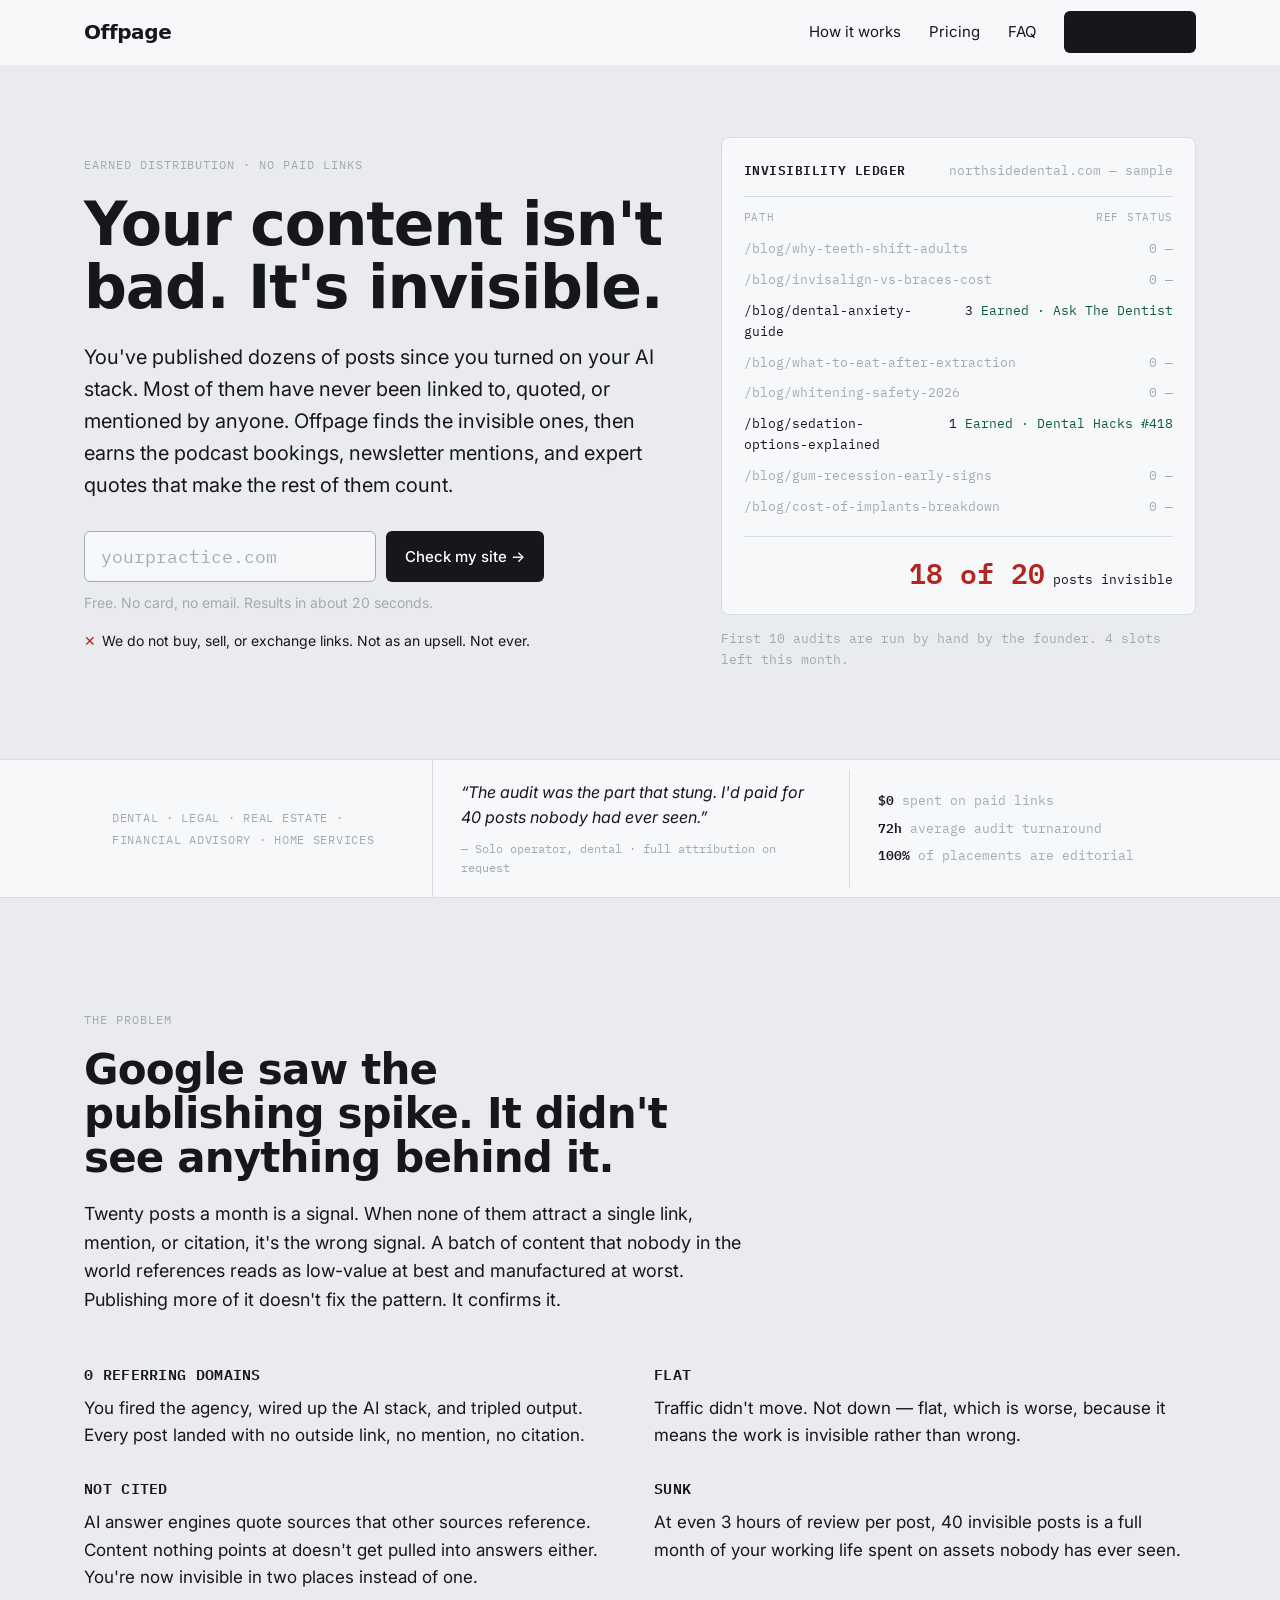
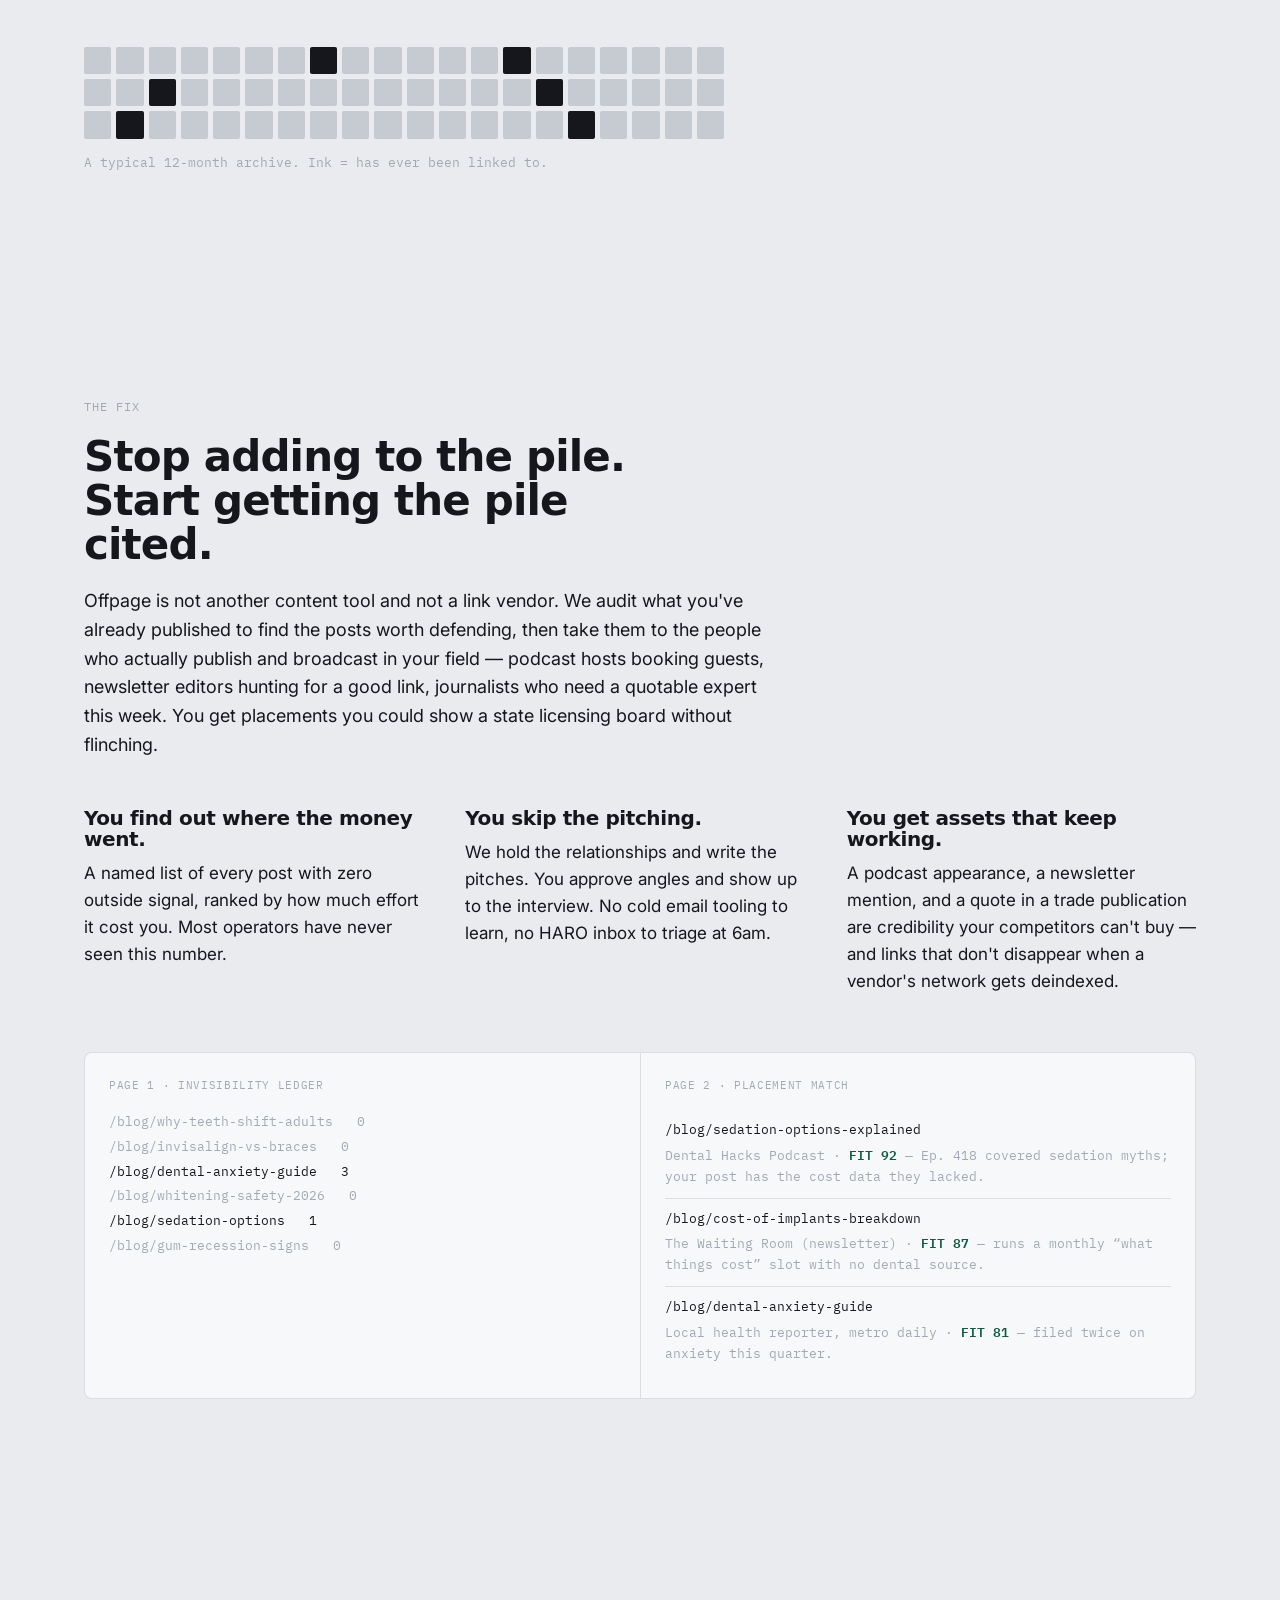
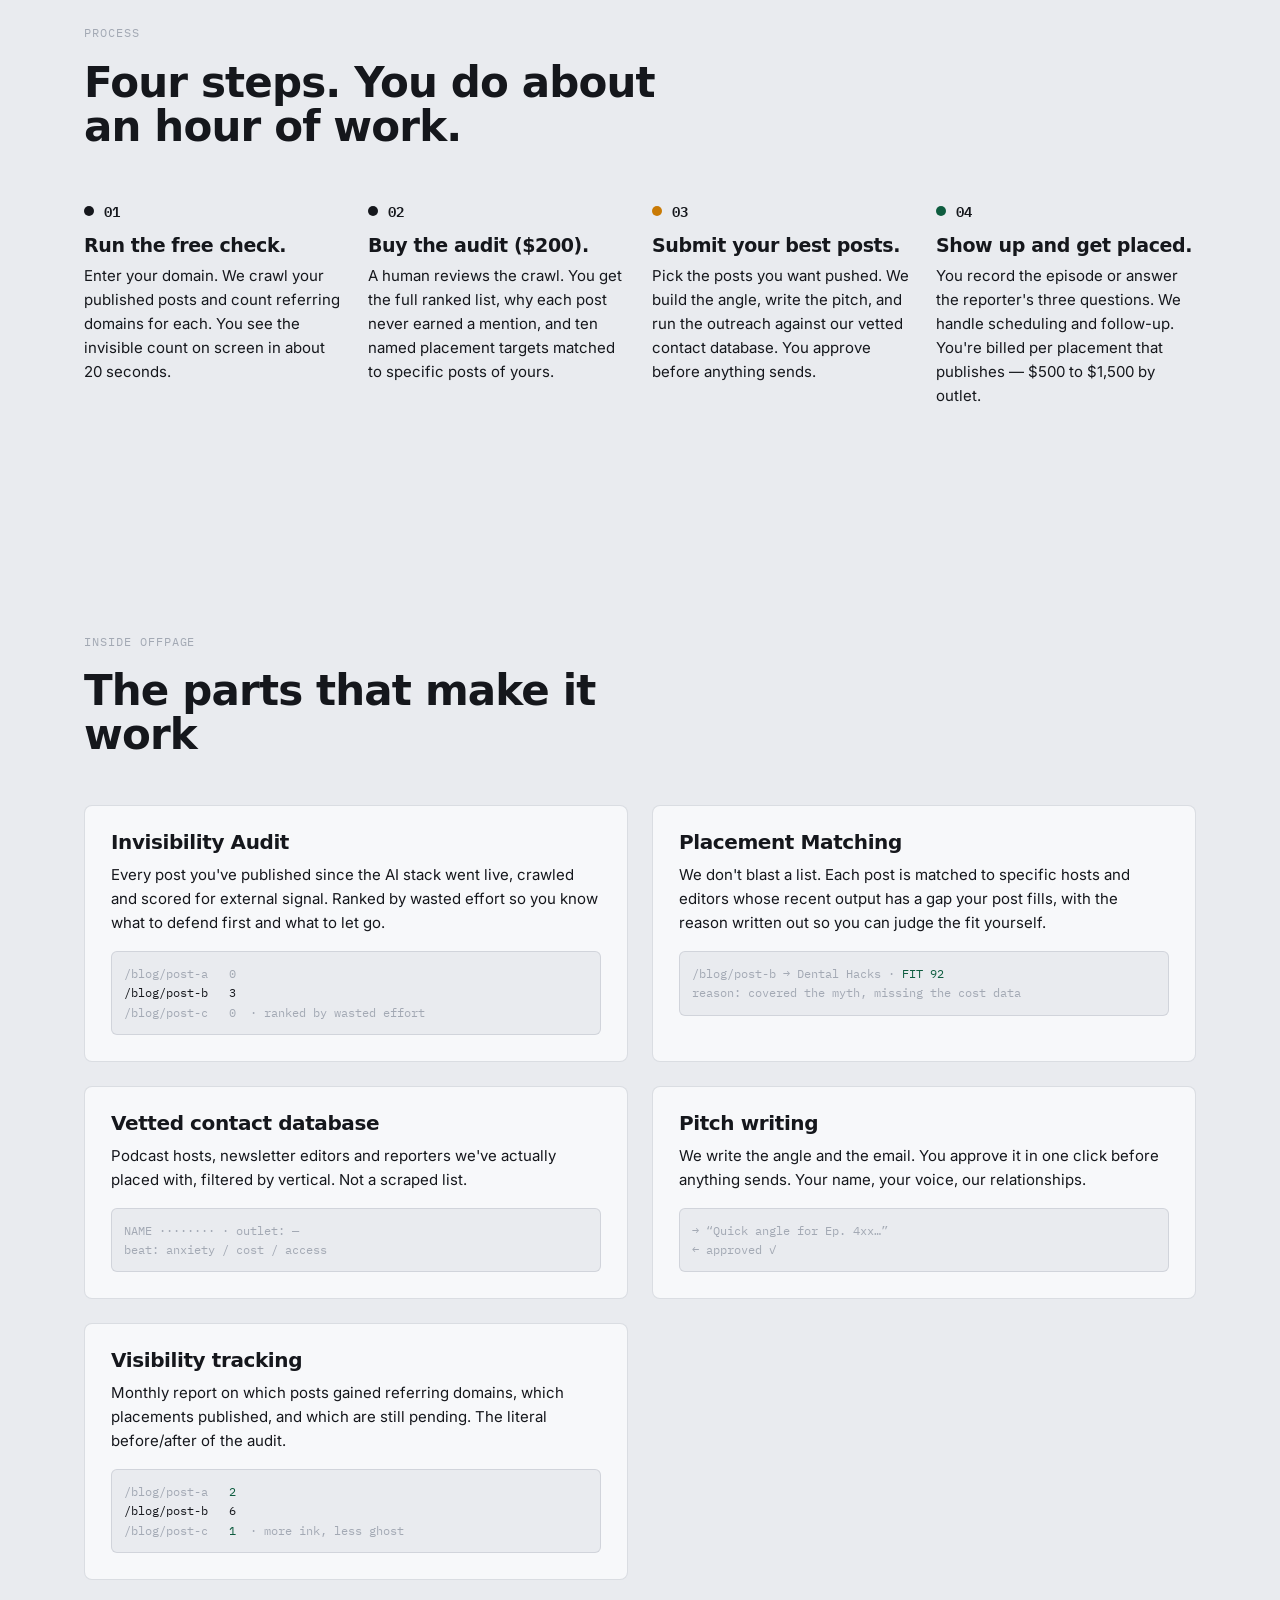
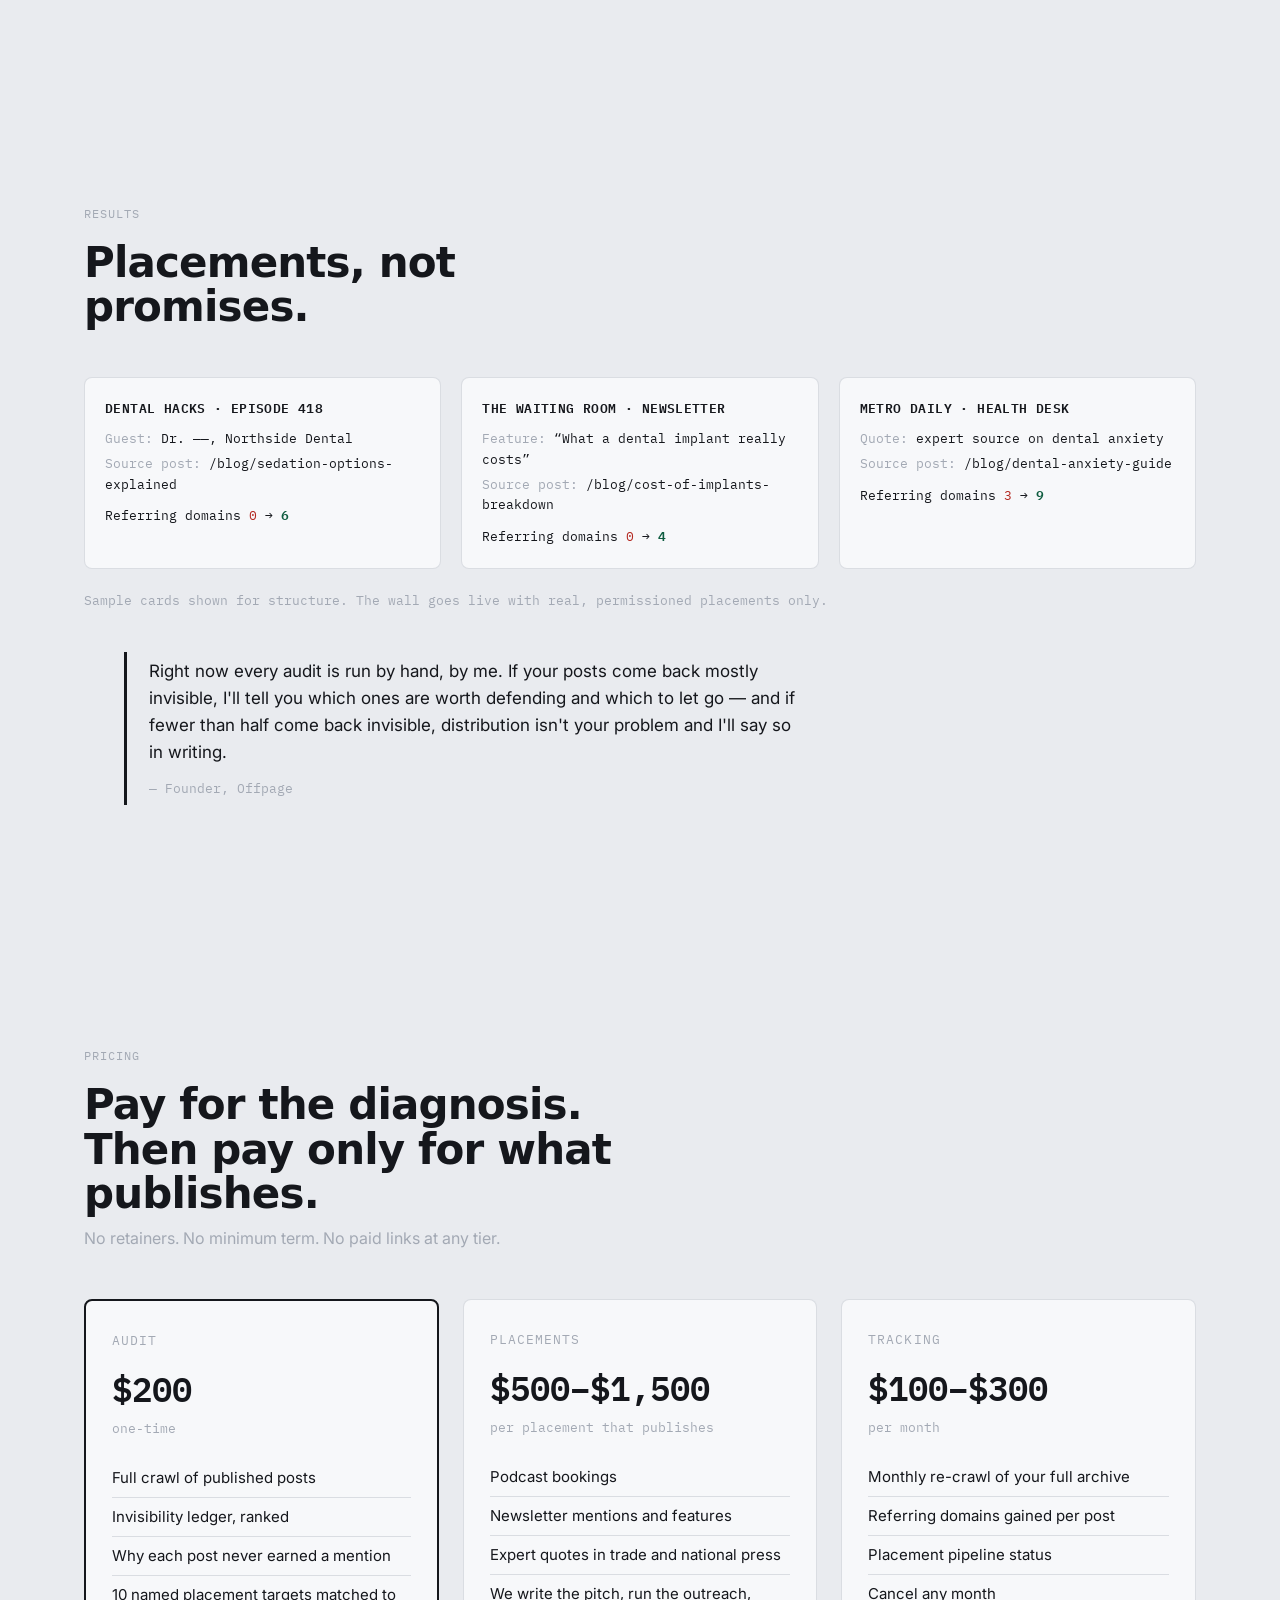
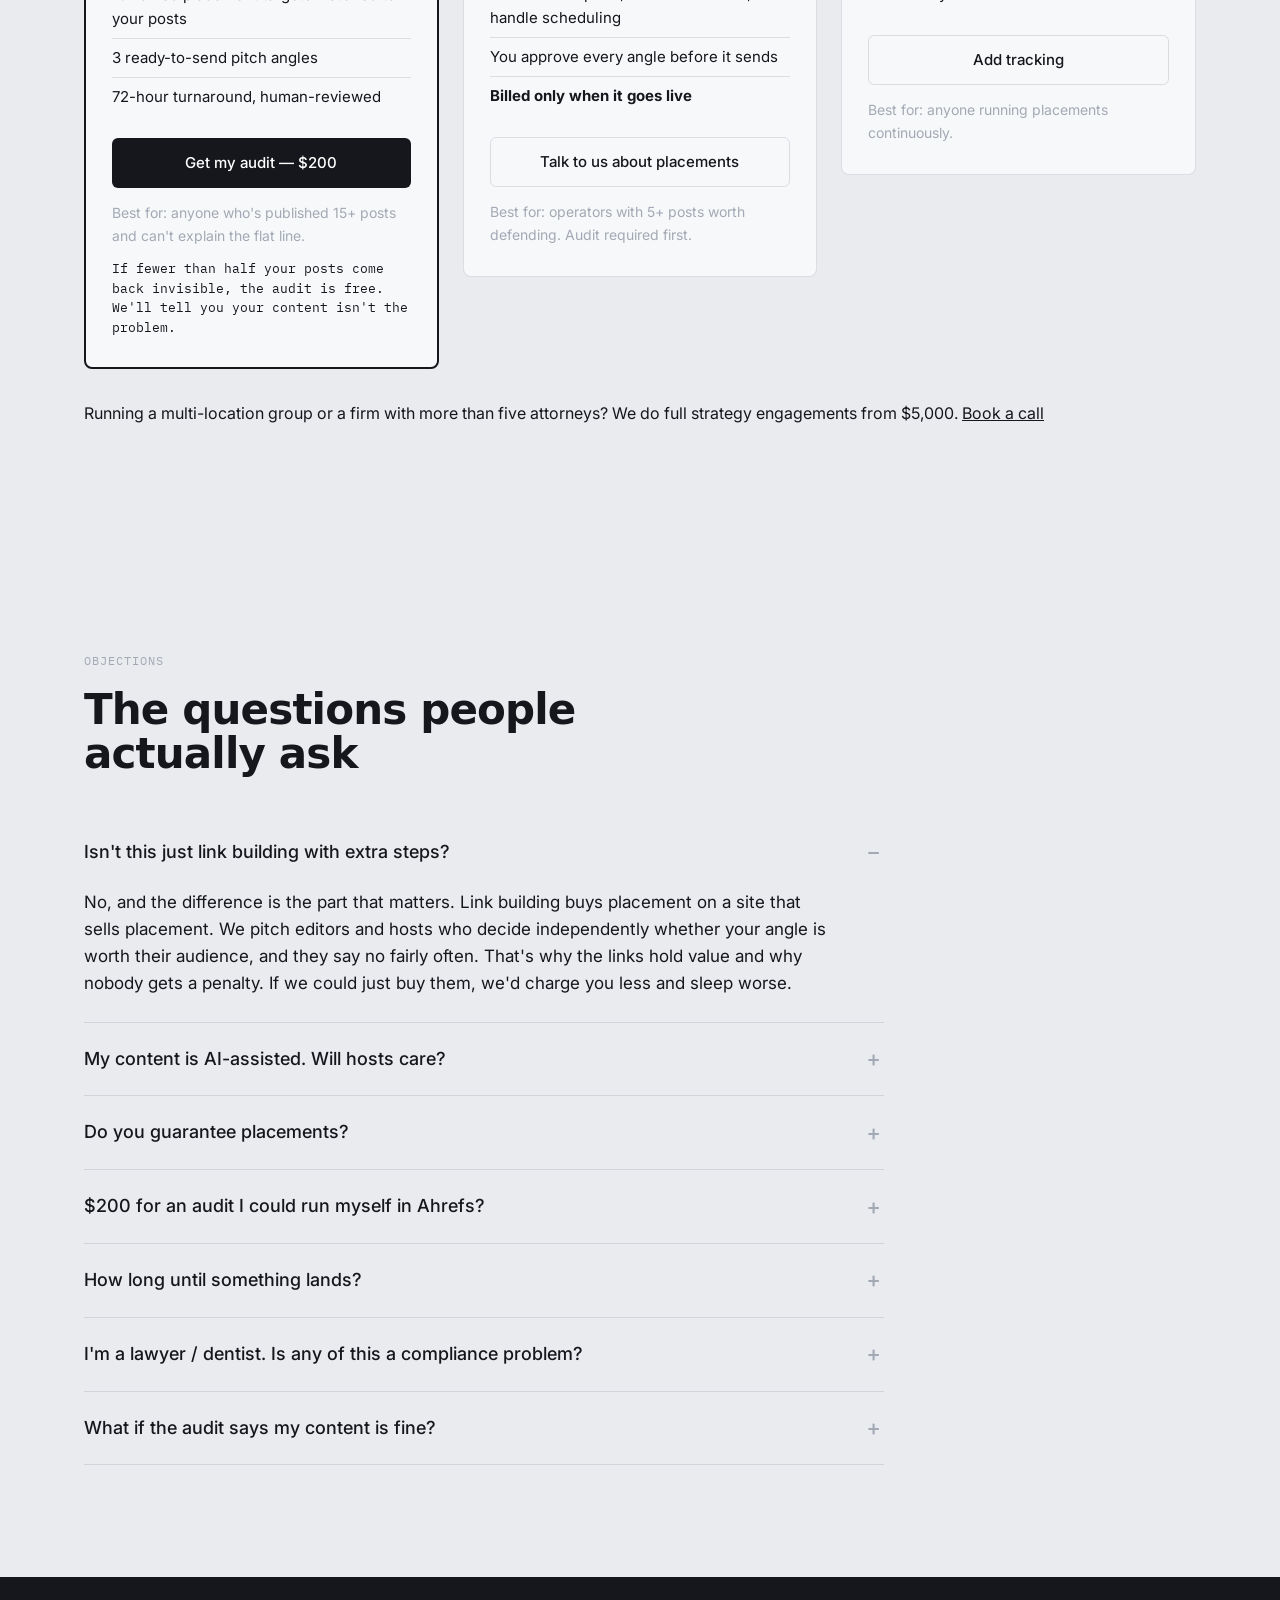
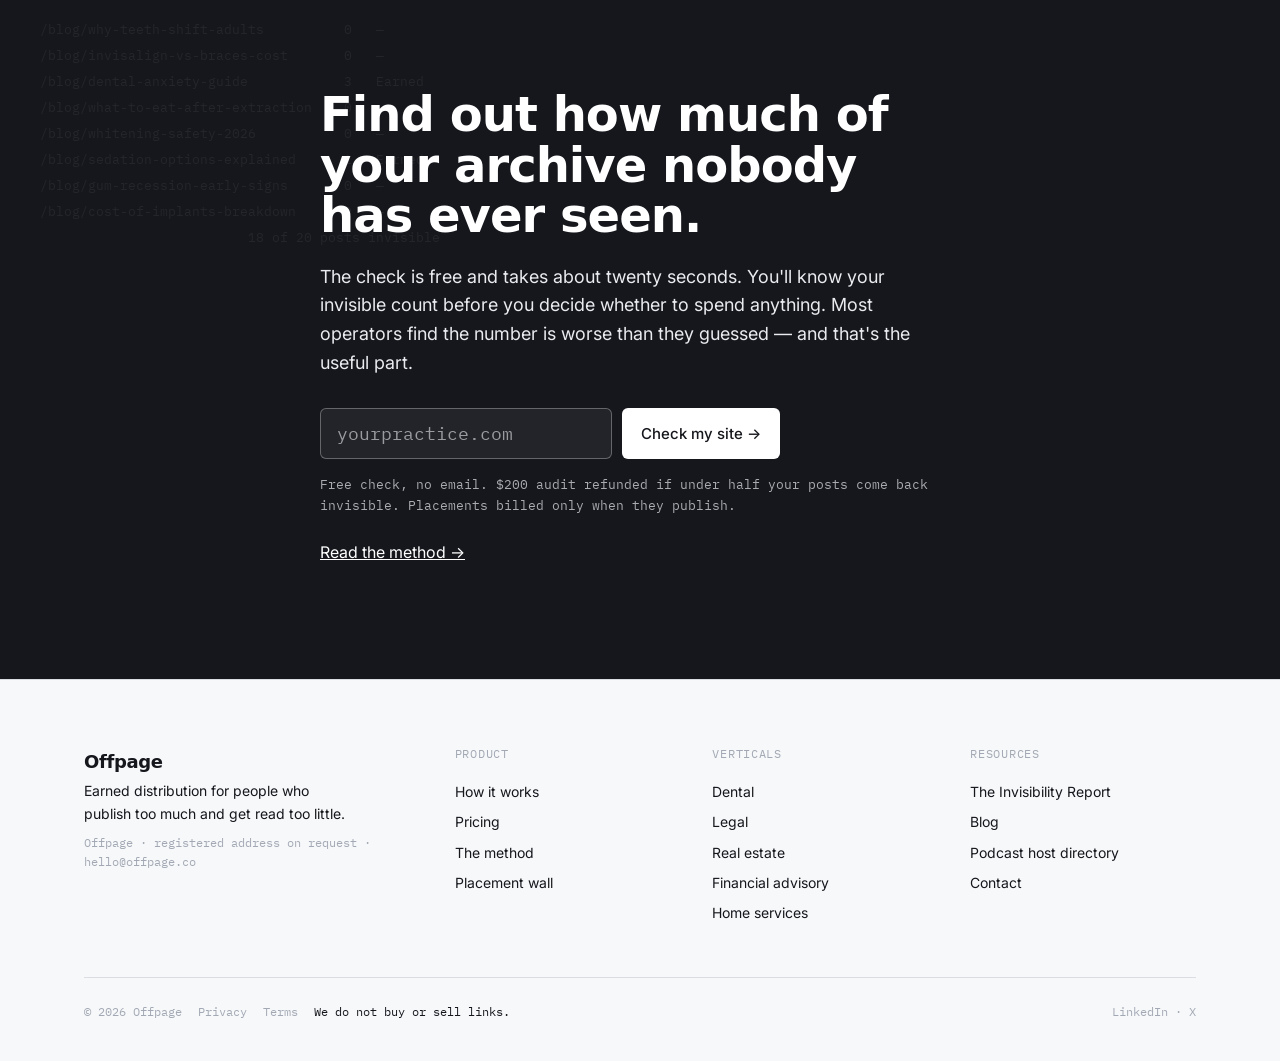
==== index.html @ e6af0399 "OFFPAGE landing page: hero ledger, funnel, method page Static landing page implementing the 'Ledger'" ====
<!doctype html>
<html lang="en">
<head>
  <meta charset="utf-8" />
  <meta name="viewport" content="width=device-width, initial-scale=1" />
  <title>Offpage — earned distribution for people who publish too much and get read too little</title>
  <meta name="description" content="Most of your published posts have never been linked to, quoted, or mentioned. Offpage finds the invisible ones and earns the podcast bookings, newsletter mentions and expert quotes that make them count. Digital PR without paid links." />

  <link rel="preconnect" href="https://fonts.googleapis.com" />
  <link rel="preconnect" href="https://fonts.gstatic.com" crossorigin />
  <!-- NOTE: self-host these as woff2 subsets before launch (blueprint §5). -->
  <link href="https://fonts.googleapis.com/css2?family=Archivo+Expanded:wght@700&family=Inter:wght@400;500&family=IBM+Plex+Mono:wght@400;600&display=swap" rel="stylesheet" />
  <link rel="stylesheet" href="styles.css" />
</head>
<body>

  <!-- ================= NAV ================= -->
  <nav class="nav" id="nav">
    <div class="container nav__inner">
      <a href="/" class="wordmark">Offpage</a>
      <div class="nav__links">
        <a href="#how">How it works</a>
        <a href="#pricing">Pricing</a>
        <a href="#faq">FAQ</a>
        <a href="#hero" class="btn btn--sm">Check my site</a>
      </div>
    </div>
  </nav>

  <!-- ================= HERO ================= -->
  <header class="hero" id="hero">
    <div class="container hero__grid">
      <div class="hero__copy">
        <div class="hero__head">
          <div class="eyebrow">Earned distribution · No paid links</div>
          <h1>Your content isn't bad. It's invisible.</h1>
          <p class="hero__sub">
            You've published dozens of posts since you turned on your AI stack. Most of them have
            never been linked to, quoted, or mentioned by anyone. Offpage finds the invisible ones,
            then earns the podcast bookings, newsletter mentions, and expert quotes that make the
            rest of them count.
          </p>
        </div>

        <div class="hero__cta">
          <form class="check" id="check-form" novalidate>
            <input class="check__input" id="check-input" type="text" inputmode="url"
                   placeholder="yourpractice.com" aria-label="Your domain" autocomplete="off" />
            <button class="btn" type="submit">Check my site →</button>
          </form>
          <p class="microcopy">Free. No card, no email. Results in about 20 seconds.</p>
          <p class="result-note" id="check-result" hidden></p>
          <p class="trust-line">
            <span class="x mono">✕</span>We do not buy, sell, or exchange links. Not as an upsell. Not ever.
          </p>
        </div>
      </div>

      <!-- THE LEDGER (signature element) -->
      <div class="hero__ledger">
        <div class="ledger" id="ledger">
          <div class="ledger__head">
            <span class="ledger__title">INVISIBILITY LEDGER</span>
            <span class="ledger__domain" id="ledger-domain">northsidedental.com — sample</span>
          </div>
          <div class="ledger__colhead">
            <span>PATH</span><span style="text-align:right">REF</span><span style="text-align:right">STATUS</span>
          </div>
          <div class="ledger__rows" id="ledger-rows">
            <div class="ledger__row ledger__row--invisible"><span>/blog/why-teeth-shift-adults</span><span class="count">0</span><span class="status">—</span></div>
            <div class="ledger__row ledger__row--invisible"><span>/blog/invisalign-vs-braces-cost</span><span class="count">0</span><span class="status">—</span></div>
            <div class="ledger__row ledger__row--earned"><span>/blog/dental-anxiety-guide</span><span class="count">3</span><span class="status">Earned · Ask The Dentist</span></div>
            <div class="ledger__row ledger__row--invisible"><span>/blog/what-to-eat-after-extraction</span><span class="count">0</span><span class="status">—</span></div>
            <div class="ledger__row ledger__row--invisible"><span>/blog/whitening-safety-2026</span><span class="count">0</span><span class="status">—</span></div>
            <div class="ledger__row ledger__row--earned"><span>/blog/sedation-options-explained</span><span class="count">1</span><span class="status">Earned · Dental Hacks #418</span></div>
            <div class="ledger__row ledger__row--invisible"><span>/blog/gum-recession-early-signs</span><span class="count">0</span><span class="status">—</span></div>
            <div class="ledger__row ledger__row--invisible"><span>/blog/cost-of-implants-breakdown</span><span class="count">0</span><span class="status">—</span></div>
          </div>
          <div class="ledger__summary">
            <span class="figure" id="ledger-figure">18 of 20</span> posts invisible
          </div>
        </div>
        <p class="ledger__note" id="ledger-social">
          First 10 audits are run by hand by the founder. 4 slots left this month.
        </p>
      </div>
    </div>
  </header>

  <!-- ================= TRUST STRIP ================= -->
  <section class="strip">
    <div class="container strip__grid">
      <div class="strip__cell strip__verticals">
        Dental · Legal · Real estate · Financial advisory · Home services
      </div>
      <div class="strip__cell strip__quote">
        “The audit was the part that stung. I'd paid for 40 posts nobody had ever seen.”
        <span class="strip__attr">— Solo operator, dental · full attribution on request</span>
      </div>
      <div class="strip__cell strip__stats">
        <span><b>$0</b> spent on paid links</span>
        <span><b>72h</b> average audit turnaround</span>
        <span><b>100%</b> of placements are editorial</span>
      </div>
    </div>
  </section>

  <!-- ================= PROBLEM ================= -->
  <section class="section" id="problem">
    <div class="container">
      <div class="eyebrow">The problem</div>
      <h2>Google saw the publishing spike. It didn't see anything behind it.</h2>
      <p class="lede">
        Twenty posts a month is a signal. When none of them attract a single link, mention, or
        citation, it's the wrong signal. A batch of content that nobody in the world references reads
        as low-value at best and manufactured at worst. Publishing more of it doesn't fix the
        pattern. It confirms it.
      </p>

      <div class="pains">
        <div class="pain">
          <div class="pain__label mono">0 REFERRING DOMAINS</div>
          <p>You fired the agency, wired up the AI stack, and tripled output. Every post landed with no outside link, no mention, no citation.</p>
        </div>
        <div class="pain">
          <div class="pain__label mono">FLAT</div>
          <p>Traffic didn't move. Not down — flat, which is worse, because it means the work is invisible rather than wrong.</p>
        </div>
        <div class="pain">
          <div class="pain__label mono">NOT CITED</div>
          <p>AI answer engines quote sources that other sources reference. Content nothing points at doesn't get pulled into answers either. You're now invisible in two places instead of one.</p>
        </div>
        <div class="pain">
          <div class="pain__label mono">SUNK</div>
          <p>At even 3 hours of review per post, 40 invisible posts is a full month of your working life spent on assets nobody has ever seen.</p>
        </div>
      </div>

      <div class="archive">
        <div class="archive__grid" id="archive-grid" aria-hidden="true"></div>
        <p class="archive__caption">A typical 12-month archive. Ink = has ever been linked to.</p>
      </div>
    </div>
  </section>

  <!-- ================= SOLUTION ================= -->
  <section class="section" id="solution">
    <div class="container">
      <div class="eyebrow">The fix</div>
      <h2>Stop adding to the pile. Start getting the pile cited.</h2>
      <p class="lede">
        Offpage is not another content tool and not a link vendor. We audit what you've already
        published to find the posts worth defending, then take them to the people who actually
        publish and broadcast in your field — podcast hosts booking guests, newsletter editors
        hunting for a good link, journalists who need a quotable expert this week. You get placements
        you could show a state licensing board without flinching.
      </p>

      <div class="benefits">
        <div class="benefit">
          <h3>You find out where the money went.</h3>
          <p>A named list of every post with zero outside signal, ranked by how much effort it cost you. Most operators have never seen this number.</p>
        </div>
        <div class="benefit">
          <h3>You skip the pitching.</h3>
          <p>We hold the relationships and write the pitches. You approve angles and show up to the interview. No cold email tooling to learn, no HARO inbox to triage at 6am.</p>
        </div>
        <div class="benefit">
          <h3>You get assets that keep working.</h3>
          <p>A podcast appearance, a newsletter mention, and a quote in a trade publication are credibility your competitors can't buy — and links that don't disappear when a vendor's network gets deindexed.</p>
        </div>
      </div>

      <div class="audit-preview">
        <div class="audit-preview__page">
          <div class="audit-preview__label">Page 1 · Invisibility ledger</div>
          <div class="mono" style="font-size:13px;line-height:1.9;color:var(--ghost)">
            /blog/why-teeth-shift-adults &nbsp; 0<br />
            /blog/invisalign-vs-braces &nbsp; 0<br />
            <span style="color:var(--ink)">/blog/dental-anxiety-guide &nbsp; 3</span><br />
            /blog/whitening-safety-2026 &nbsp; 0<br />
            <span style="color:var(--ink)">/blog/sedation-options &nbsp; 1</span><br />
            /blog/gum-recession-signs &nbsp; 0
          </div>
        </div>
        <div class="audit-preview__page">
          <div class="audit-preview__label">Page 2 · Placement match</div>
          <div class="match__row">
            <span class="match__post">/blog/sedation-options-explained</span>
            <span class="match__target">Dental Hacks Podcast · <span class="fit">FIT 92</span> — Ep. 418 covered sedation myths; your post has the cost data they lacked.</span>
          </div>
          <div class="match__row">
            <span class="match__post">/blog/cost-of-implants-breakdown</span>
            <span class="match__target">The Waiting Room (newsletter) · <span class="fit">FIT 87</span> — runs a monthly “what things cost” slot with no dental source.</span>
          </div>
          <div class="match__row">
            <span class="match__post">/blog/dental-anxiety-guide</span>
            <span class="match__target">Local health reporter, metro daily · <span class="fit">FIT 81</span> — filed twice on anxiety this quarter.</span>
          </div>
        </div>
      </div>
    </div>
  </section>

  <!-- ================= HOW IT WORKS ================= -->
  <section class="section" id="how">
    <div class="container">
      <div class="eyebrow">Process</div>
      <h2>Four steps. You do about an hour of work.</h2>
      <div class="steps">
        <div class="step">
          <div class="step__num mono"><span class="step__dot"></span>01</div>
          <h3>Run the free check.</h3>
          <p>Enter your domain. We crawl your published posts and count referring domains for each. You see the invisible count on screen in about 20 seconds.</p>
        </div>
        <div class="step">
          <div class="step__num mono"><span class="step__dot"></span>02</div>
          <h3>Buy the audit ($200).</h3>
          <p>A human reviews the crawl. You get the full ranked list, why each post never earned a mention, and ten named placement targets matched to specific posts of yours.</p>
        </div>
        <div class="step">
          <div class="step__num mono"><span class="step__dot"></span>03</div>
          <h3>Submit your best posts.</h3>
          <p>Pick the posts you want pushed. We build the angle, write the pitch, and run the outreach against our vetted contact database. You approve before anything sends.</p>
        </div>
        <div class="step">
          <div class="step__num mono"><span class="step__dot"></span>04</div>
          <h3>Show up and get placed.</h3>
          <p>You record the episode or answer the reporter's three questions. We handle scheduling and follow-up. You're billed per placement that publishes — $500 to $1,500 by outlet.</p>
        </div>
      </div>
    </div>
  </section>

  <!-- ================= WHAT YOU GET ================= -->
  <section class="section" id="features">
    <div class="container">
      <div class="eyebrow">Inside Offpage</div>
      <h2>The parts that make it work</h2>
      <div class="features">
        <div class="feature feature--wide">
          <h3>Invisibility Audit</h3>
          <p>Every post you've published since the AI stack went live, crawled and scored for external signal. Ranked by wasted effort so you know what to defend first and what to let go.</p>
          <div class="feature__visual mono">
            /blog/post-a &nbsp; 0<br />
            <span class="ink">/blog/post-b &nbsp; 3</span><br />
            /blog/post-c &nbsp; 0 &nbsp;· ranked by wasted effort
          </div>
        </div>
        <div class="feature feature--wide">
          <h3>Placement Matching</h3>
          <p>We don't blast a list. Each post is matched to specific hosts and editors whose recent output has a gap your post fills, with the reason written out so you can judge the fit yourself.</p>
          <div class="feature__visual mono">
            /blog/post-b → Dental Hacks · <span class="earned">FIT 92</span><br />
            reason: covered the myth, missing the cost data
          </div>
        </div>
        <div class="feature">
          <h3>Vetted contact database</h3>
          <p>Podcast hosts, newsletter editors and reporters we've actually placed with, filtered by vertical. Not a scraped list.</p>
          <div class="feature__visual mono">
            NAME&nbsp;········ · outlet: —<br />beat: anxiety / cost / access
          </div>
        </div>
        <div class="feature">
          <h3>Pitch writing</h3>
          <p>We write the angle and the email. You approve it in one click before anything sends. Your name, your voice, our relationships.</p>
          <div class="feature__visual mono">
            → “Quick angle for Ep. 4xx…”<br />← approved ✓
          </div>
        </div>
        <div class="feature">
          <h3>Visibility tracking</h3>
          <p>Monthly report on which posts gained referring domains, which placements published, and which are still pending. The literal before/after of the audit.</p>
          <div class="feature__visual mono">
            /blog/post-a &nbsp; <span class="earned">2</span><br />
            <span class="ink">/blog/post-b &nbsp; 6</span><br />
            /blog/post-c &nbsp; <span class="earned">1</span> &nbsp;· more ink, less ghost
          </div>
        </div>
      </div>
    </div>
  </section>

  <!-- ================= PROOF ================= -->
  <section class="section" id="proof">
    <div class="container">
      <div class="eyebrow">Results</div>
      <h2>Placements, not promises.</h2>
      <div class="wall">
        <div class="placement">
          <div class="placement__outlet">DENTAL HACKS · EPISODE 418</div>
          <div class="placement__line">Guest: <span class="ink">Dr. ——, Northside Dental</span></div>
          <div class="placement__line">Source post: <span class="ink">/blog/sedation-options-explained</span></div>
          <div class="placement__delta">Referring domains <span class="before">0</span> → <span class="after">6</span></div>
        </div>
        <div class="placement">
          <div class="placement__outlet">THE WAITING ROOM · NEWSLETTER</div>
          <div class="placement__line">Feature: <span class="ink">“What a dental implant really costs”</span></div>
          <div class="placement__line">Source post: <span class="ink">/blog/cost-of-implants-breakdown</span></div>
          <div class="placement__delta">Referring domains <span class="before">0</span> → <span class="after">4</span></div>
        </div>
        <div class="placement">
          <div class="placement__outlet">METRO DAILY · HEALTH DESK</div>
          <div class="placement__line">Quote: <span class="ink">expert source on dental anxiety</span></div>
          <div class="placement__line">Source post: <span class="ink">/blog/dental-anxiety-guide</span></div>
          <div class="placement__delta">Referring domains <span class="before">3</span> → <span class="after">9</span></div>
        </div>
      </div>

      <p class="ledger__note" style="margin-top:22px">
        Sample cards shown for structure. The wall goes live with real, permissioned placements only.
      </p>

      <blockquote class="founder-note">
        Right now every audit is run by hand, by me. If your posts come back mostly invisible, I'll
        tell you which ones are worth defending and which to let go — and if fewer than half come
        back invisible, distribution isn't your problem and I'll say so in writing.
        <span class="sig">— Founder, Offpage</span>
      </blockquote>
    </div>
  </section>

  <!-- ================= PRICING ================= -->
  <section class="section" id="pricing">
    <div class="container">
      <div class="eyebrow">Pricing</div>
      <h2>Pay for the diagnosis. Then pay only for what publishes.</h2>
      <p class="pricing__sub">No retainers. No minimum term. No paid links at any tier.</p>

      <div class="tiers">
        <div class="tier tier--highlight">
          <div class="tier__name">Audit</div>
          <div class="tier__price">$200</div>
          <div class="tier__cadence">one-time</div>
          <ul>
            <li>Full crawl of published posts</li>
            <li>Invisibility ledger, ranked</li>
            <li>Why each post never earned a mention</li>
            <li>10 named placement targets matched to your posts</li>
            <li>3 ready-to-send pitch angles</li>
            <li>72-hour turnaround, human-reviewed</li>
          </ul>
          <a href="#hero" class="btn btn--block">Get my audit — $200</a>
          <p class="tier__best">Best for: anyone who's published 15+ posts and can't explain the flat line.</p>
          <p class="tier__risk">If fewer than half your posts come back invisible, the audit is free. We'll tell you your content isn't the problem.</p>
        </div>

        <div class="tier">
          <div class="tier__name">Placements</div>
          <div class="tier__price">$500–$1,500</div>
          <div class="tier__cadence">per placement that publishes</div>
          <ul>
            <li>Podcast bookings</li>
            <li>Newsletter mentions and features</li>
            <li>Expert quotes in trade and national press</li>
            <li>We write the pitch, run the outreach, handle scheduling</li>
            <li>You approve every angle before it sends</li>
            <li><strong>Billed only when it goes live</strong></li>
          </ul>
          <a href="mailto:hello@offpage.co?subject=Placements" class="btn btn--ghost btn--block">Talk to us about placements</a>
          <p class="tier__best">Best for: operators with 5+ posts worth defending. Audit required first.</p>
        </div>

        <div class="tier">
          <div class="tier__name">Tracking</div>
          <div class="tier__price">$100–$300</div>
          <div class="tier__cadence">per month</div>
          <ul>
            <li>Monthly re-crawl of your full archive</li>
            <li>Referring domains gained per post</li>
            <li>Placement pipeline status</li>
            <li>Cancel any month</li>
          </ul>
          <a href="mailto:hello@offpage.co?subject=Tracking" class="btn btn--ghost btn--block">Add tracking</a>
          <p class="tier__best">Best for: anyone running placements continuously.</p>
        </div>
      </div>

      <p class="pricing__enterprise">
        Running a multi-location group or a firm with more than five attorneys? We do full strategy
        engagements from $5,000. <a href="mailto:hello@offpage.co?subject=Strategy%20engagement" style="text-decoration:underline">Book a call</a>
      </p>
    </div>
  </section>

  <!-- ================= FAQ ================= -->
  <section class="section" id="faq">
    <div class="container">
      <div class="eyebrow">Objections</div>
      <h2>The questions people actually ask</h2>
      <div class="faq">
        <details class="faq__item" open>
          <summary class="faq__q">Isn't this just link building with extra steps?</summary>
          <p class="faq__a">No, and the difference is the part that matters. Link building buys placement on a site that sells placement. We pitch editors and hosts who decide independently whether your angle is worth their audience, and they say no fairly often. That's why the links hold value and why nobody gets a penalty. If we could just buy them, we'd charge you less and sleep worse.</p>
        </details>
        <details class="faq__item">
          <summary class="faq__q">My content is AI-assisted. Will hosts care?</summary>
          <p class="faq__a">Hosts book people, not posts. Your post is the evidence that you have something specific to say — the cost breakdown, the local data, the ten years of cases. Nobody has ever asked us which tool drafted a blog post. They ask whether the guest can hold a 40-minute conversation. If your posts are entirely unedited output with no expertise behind them, the audit will say so and we'll tell you not to buy placements yet.</p>
        </details>
        <details class="faq__item">
          <summary class="faq__q">Do you guarantee placements?</summary>
          <p class="faq__a">No. Anyone who guarantees editorial placement is either buying it or lying. What we guarantee is that you only pay for placements that actually publish. If we pitch for three months and land nothing, you've spent $200 and we've spent our time.</p>
        </details>
        <details class="faq__item">
          <summary class="faq__q">$200 for an audit I could run myself in Ahrefs?</summary>
          <p class="faq__a">You could pull referring domains yourself, and if you already do, you may not need the audit. What the tools stop short of is the second half: which of your posts are worth pitching, which specific hosts and editors have a gap those posts fill, and what the angle is. BuzzSumo tells you what's working for other people. We tell you what to do on Tuesday.</p>
        </details>
        <details class="faq__item">
          <summary class="faq__q">How long until something lands?</summary>
          <p class="faq__a">First pitches go out within a week of submission. Podcast bookings typically confirm in 2–5 weeks and record 3–8 weeks out. Newsletter mentions can land in days. Expert quotes depend on who's filing that week. Anyone quoting you a faster number is describing paid placement.</p>
        </details>
        <details class="faq__item">
          <summary class="faq__q">I'm a lawyer / dentist. Is any of this a compliance problem?</summary>
          <p class="faq__a">It's the reason clients in regulated fields use us. There's no payment to any publisher, no undisclosed consideration, and no advertorial. You're a source and a guest. We'll supply documentation of the placement process if your bar association or compliance officer wants it. We're not your compliance advisor — run it past yours — but this is the version designed to survive that conversation.</p>
        </details>
        <details class="faq__item">
          <summary class="faq__q">What if the audit says my content is fine?</summary>
          <p class="faq__a">Then you've learned something worth more than $200, and we refund it. If fewer than half your posts come back invisible, distribution isn't your bottleneck and we'll say so in writing rather than selling you placements you don't need.</p>
        </details>
      </div>
    </div>
  </section>

  <!-- ================= FINAL CTA ================= -->
  <section class="final">
    <div class="final__watermark" aria-hidden="true">/blog/why-teeth-shift-adults          0   —
/blog/invisalign-vs-braces-cost       0   —
/blog/dental-anxiety-guide            3   Earned
/blog/what-to-eat-after-extraction    0   —
/blog/whitening-safety-2026           0   —
/blog/sedation-options-explained      1   Earned
/blog/gum-recession-early-signs       0   —
/blog/cost-of-implants-breakdown      0   —
                          18 of 20 posts invisible</div>
    <div class="container section final__inner">
      <h2>Find out how much of your archive nobody has ever seen.</h2>
      <p class="final__support">
        The check is free and takes about twenty seconds. You'll know your invisible count before you
        decide whether to spend anything. Most operators find the number is worse than they guessed —
        and that's the useful part.
      </p>
      <form class="check" id="check-form-2" novalidate>
        <input class="check__input" id="check-input-2" type="text" inputmode="url"
               placeholder="yourpractice.com" aria-label="Your domain" autocomplete="off" />
        <button class="btn" type="submit">Check my site →</button>
      </form>
      <p class="final__risk">Free check, no email. $200 audit refunded if under half your posts come back invisible. Placements billed only when they publish.</p>
      <a href="method.html" class="final__secondary">Read the method →</a>
    </div>
  </section>

  <!-- ================= FOOTER ================= -->
  <footer class="footer">
    <div class="container">
      <div class="footer__grid">
        <div class="footer__col">
          <a href="/" class="wordmark" style="font-size:18px">Offpage</a>
          <p class="footer__brandline">Earned distribution for people who publish too much and get read too little.</p>
          <p class="footer__meta">Offpage · registered address on request · hello@offpage.co</p>
        </div>
        <div class="footer__col">
          <div class="footer__label">Product</div>
          <a href="#how">How it works</a>
          <a href="#pricing">Pricing</a>
          <a href="method.html">The method</a>
          <a href="#proof">Placement wall</a>
        </div>
        <div class="footer__col">
          <div class="footer__label">Verticals</div>
          <a href="#">Dental</a>
          <a href="#">Legal</a>
          <a href="#">Real estate</a>
          <a href="#">Financial advisory</a>
          <a href="#">Home services</a>
        </div>
        <div class="footer__col">
          <div class="footer__label">Resources</div>
          <a href="#">The Invisibility Report</a>
          <a href="#">Blog</a>
          <a href="#">Podcast host directory</a>
          <a href="mailto:hello@offpage.co">Contact</a>
        </div>
      </div>
      <div class="footer__bottom">
        <span>© 2026 Offpage</span>
        <a href="#" style="color:inherit;text-decoration:none">Privacy</a>
        <a href="#" style="color:inherit;text-decoration:none">Terms</a>
        <span class="permanent">We do not buy or sell links.</span>
        <span style="margin-left:auto">LinkedIn · X</span>
      </div>
    </div>
  </footer>

  <script src="script.js"></script>
</body>
</html>
---- styles.css ----
/* ==========================================================================
   OFFPAGE — Landing page styles
   Design concept: "The Ledger" — absence made visible.
   Signal colors (--earned, --outreach, --alert) encode data states, never mood.
   ========================================================================== */

:root {
  /* Color — see blueprint 1.2 */
  --ink: #15171c;      /* near-black, cool. Body text, live ledger rows. */
  --paper: #e9ebef;    /* cool light grey page background. NOT cream. */
  --surface: #f7f8fa;  /* cards, panels, raised ledger. */
  --ghost: #a3a9b4;    /* the invisible state. Dimmed rows, disabled, captions. */
  --earned: #0e5c3f;   /* deep green. A placement that published. Success only. */
  --outreach: #c97a05; /* amber. In-progress / pitched / pending. */
  --alert: #b3261e;    /* used ONCE per page, on the invisible-count number. */

  --hairline: rgba(163, 169, 180, 0.35);

  --font-display: "Archivo Expanded", "Archivo", system-ui, sans-serif;
  --font-body: "Inter", system-ui, -apple-system, sans-serif;
  --font-mono: "IBM Plex Mono", ui-monospace, "SFMono-Regular", monospace;

  --container: 1160px;
  --section-y: 112px;
}

/* Reset ------------------------------------------------------------------- */
*,
*::before,
*::after { box-sizing: border-box; }

html { scroll-behavior: smooth; }

body {
  margin: 0;
  background: var(--paper);
  color: var(--ink);
  font-family: var(--font-body);
  font-size: 17px;
  line-height: 1.6;
  -webkit-font-smoothing: antialiased;
  text-rendering: optimizeLegibility;
}

h1, h2, h3 {
  font-family: var(--font-display);
  font-weight: 700;
  letter-spacing: -0.02em;
  line-height: 1.05;
  text-transform: none; /* sentence case, never title case */
  margin: 0;
}

p { margin: 0; }
a { color: inherit; }

/* Layout helpers ---------------------------------------------------------- */
.container {
  width: 100%;
  max-width: var(--container);
  margin: 0 auto;
  padding: 0 24px;
}

.section { padding: var(--section-y) 0; }

.eyebrow {
  font-family: var(--font-mono);
  font-size: 12px;
  font-weight: 400;
  text-transform: uppercase;
  letter-spacing: 0.08em;
  color: var(--ghost);
  margin-bottom: 18px;
}

.mono { font-family: var(--font-mono); }
.alert { color: var(--alert); }

/* ==========================================================================
   NAV
   ========================================================================== */
.nav {
  position: sticky;
  top: 0;
  z-index: 50;
  background: var(--surface);
  border-bottom: 1px solid transparent;
  transition: border-color 0.2s ease, box-shadow 0.2s ease;
}
.nav.scrolled {
  border-bottom-color: var(--hairline);
  box-shadow: 0 1px 0 rgba(21, 23, 28, 0.02);
}
.nav__inner {
  display: flex;
  align-items: center;
  justify-content: space-between;
  height: 64px;
}
.wordmark {
  font-family: var(--font-display);
  font-weight: 700;
  font-size: 20px;
  letter-spacing: -0.02em;
  text-decoration: none;
  color: var(--ink);
}
.nav__links {
  display: flex;
  align-items: center;
  gap: 28px;
}
.nav__links a {
  text-decoration: none;
  font-size: 15px;
  color: var(--ink);
}
.nav__links a:hover { color: var(--ghost); }

/* Buttons ----------------------------------------------------------------- */
.btn {
  display: inline-flex;
  align-items: center;
  gap: 8px;
  font-family: var(--font-body);
  font-size: 15px;
  font-weight: 500;
  padding: 12px 18px;
  border-radius: 6px;
  border: 1px solid transparent;
  cursor: pointer;
  text-decoration: none;
  transition: background 0.15s ease, opacity 0.15s ease;
  background: var(--ink);
  color: #fff;
}
.btn:hover { opacity: 0.9; }
.btn--sm { padding: 8px 14px; font-size: 14px; }
.btn--ghost {
  background: transparent;
  color: var(--ink);
  border-color: var(--hairline);
}
.btn--block { width: 100%; justify-content: center; }

/* ==========================================================================
   HERO
   ========================================================================== */
.hero { padding: 72px 0 88px; }
.hero__grid {
  display: grid;
  grid-template-columns: 55fr 45fr;
  gap: 56px;
  align-items: center;
}
.hero h1 {
  font-size: 60px;
  margin: 14px 0 22px;
}
.hero__sub {
  font-size: 20px;
  max-width: 52ch;
  color: var(--ink);
}

.check {
  display: flex;
  gap: 10px;
  margin: 30px 0 10px;
  max-width: 460px;
}
.check__input {
  flex: 1;
  font-family: var(--font-mono);
  font-size: 18px;
  padding: 13px 16px;
  background: var(--surface);
  border: 1px solid var(--ghost);
  border-radius: 6px;
  color: var(--ink);
  outline: none;
}
.check__input:focus {
  border-color: var(--ink);
  box-shadow: 0 0 0 3px rgba(21, 23, 28, 0.12);
}
.check__input::placeholder { color: var(--ghost); }

.microcopy {
  font-size: 14px;
  color: var(--ghost);
  margin-top: 6px;
}
.trust-line {
  font-size: 14px;
  color: var(--ink);
  margin-top: 16px;
}
.trust-line .x {
  font-family: var(--font-mono);
  color: var(--alert);
  margin-right: 6px;
}

/* Ledger (signature) ------------------------------------------------------ */
.ledger {
  background: var(--surface);
  border: 1px solid var(--hairline);
  border-radius: 8px;
  padding: 22px 22px 18px;
  font-family: var(--font-mono);
  font-size: 13px;
}
.ledger__head {
  display: flex;
  justify-content: space-between;
  align-items: baseline;
  padding-bottom: 14px;
  margin-bottom: 12px;
  border-bottom: 1px solid var(--hairline);
}
.ledger__title {
  font-weight: 600;
  letter-spacing: 0.04em;
}
.ledger__domain { color: var(--ghost); }
.ledger__colhead {
  display: grid;
  grid-template-columns: 1fr 44px auto;
  gap: 8px;
  color: var(--ghost);
  font-size: 11px;
  letter-spacing: 0.06em;
  padding-bottom: 8px;
}
.ledger__row {
  display: grid;
  grid-template-columns: 1fr 44px auto;
  gap: 8px;
  padding: 5px 0;
  align-items: baseline;
  transition: color 0.4s ease;
}
.ledger__row .count { text-align: right; }
.ledger__row .status { text-align: right; white-space: nowrap; }
/* live (earned) rows */
.ledger__row--earned { color: var(--ink); }
.ledger__row--earned .status { color: var(--earned); }
/* invisible rows — end state after animation */
.ledger__row--invisible.is-faded { color: var(--ghost); }
.ledger__row--invisible .status { color: inherit; }

.ledger__summary {
  margin-top: 14px;
  padding-top: 14px;
  border-top: 1px solid var(--hairline);
  text-align: right;
}
.ledger__summary .figure {
  font-weight: 600;
  font-size: 28px;
  color: var(--alert); /* the single --alert element on the page */
}
.ledger__note {
  font-family: var(--font-mono);
  font-size: 13px;
  color: var(--ghost);
  margin-top: 14px;
}

/* ==========================================================================
   TRUST STRIP
   ========================================================================== */
.strip {
  background: var(--surface);
  border-top: 1px solid var(--hairline);
  border-bottom: 1px solid var(--hairline);
}
.strip__grid {
  display: grid;
  grid-template-columns: 1fr 1.2fr 1fr;
  align-items: center;
  min-height: 96px;
}
.strip__cell { padding: 20px 28px; }
.strip__cell + .strip__cell { border-left: 1px solid var(--hairline); }
.strip__verticals {
  font-family: var(--font-mono);
  text-transform: uppercase;
  color: var(--ghost);
  font-size: 12px;
  letter-spacing: 0.06em;
  line-height: 1.8;
}
.strip__quote {
  font-style: italic;
  font-size: 16px;
}
.strip__attr {
  font-family: var(--font-mono);
  font-size: 12px;
  font-style: normal;
  color: var(--ghost);
  display: block;
  margin-top: 8px;
}
.strip__stats {
  display: flex;
  flex-direction: column;
  gap: 6px;
  font-family: var(--font-mono);
  font-size: 13px;
  color: var(--ghost);
}
.strip__stats b { color: var(--ink); font-weight: 600; }

/* ==========================================================================
   Generic section heads
   ========================================================================== */
.section h2 {
  font-size: 42px;
  max-width: 20ch;
}
.lede {
  font-size: 18px;
  max-width: 62ch;
  margin-top: 20px;
}

/* PROBLEM ----------------------------------------------------------------- */
.pains {
  display: grid;
  grid-template-columns: 1fr 1fr;
  gap: 28px;
  margin-top: 48px;
}
.pain__label {
  font-family: var(--font-mono);
  font-weight: 600;
  font-size: 15px;
  letter-spacing: 0.02em;
  margin-bottom: 8px;
}
.pain p { color: var(--ink); }

.archive {
  margin-top: 56px;
}
.archive__grid {
  display: grid;
  grid-template-columns: repeat(20, 1fr);
  gap: 5px;
  max-width: 640px;
}
.archive__cell {
  aspect-ratio: 1;
  background: var(--ghost);
  border-radius: 2px;
  opacity: 0.5;
}
.archive__cell.ink { background: var(--ink); opacity: 1; }
.archive__caption {
  font-family: var(--font-mono);
  font-size: 13px;
  color: var(--ghost);
  margin-top: 14px;
}

/* SOLUTION ---------------------------------------------------------------- */
.benefits {
  display: grid;
  grid-template-columns: repeat(3, 1fr);
  gap: 32px;
  margin-top: 48px;
}
.benefit h3 { font-size: 20px; margin-bottom: 10px; }
.benefit p { color: var(--ink); }

.audit-preview {
  display: grid;
  grid-template-columns: 1fr 1fr;
  gap: 0;
  margin-top: 56px;
  border: 1px solid var(--hairline);
  border-radius: 8px;
  overflow: hidden;
  font-family: var(--font-mono);
  font-size: 13px;
  background: var(--surface);
}
.audit-preview__page { padding: 24px; }
.audit-preview__page + .audit-preview__page { border-left: 1px solid var(--hairline); }
.audit-preview__label {
  font-size: 11px;
  letter-spacing: 0.06em;
  text-transform: uppercase;
  color: var(--ghost);
  margin-bottom: 16px;
}
.match__row {
  padding: 10px 0;
  border-bottom: 1px solid var(--hairline);
}
.match__row:last-child { border-bottom: none; }
.match__post { color: var(--ink); }
.match__target { color: var(--ghost); display: block; margin-top: 4px; }
.fit { color: var(--earned); font-weight: 600; }

/* HOW IT WORKS ------------------------------------------------------------ */
.steps {
  margin-top: 48px;
  display: grid;
  grid-template-columns: repeat(4, 1fr);
  gap: 24px;
  position: relative;
}
.step__num {
  font-family: var(--font-mono);
  font-weight: 600;
  font-size: 14px;
  margin-bottom: 14px;
  display: inline-flex;
  align-items: center;
  gap: 10px;
}
.step__dot {
  width: 10px;
  height: 10px;
  border-radius: 50%;
  background: var(--ink);
}
.step:nth-child(3) .step__dot { background: var(--outreach); }
.step:nth-child(4) .step__dot { background: var(--earned); }
.step h3 { font-size: 19px; margin-bottom: 8px; }
.step p { font-size: 15px; }

/* WHAT YOU GET ------------------------------------------------------------ */
.features {
  margin-top: 48px;
  display: grid;
  grid-template-columns: 1fr 1fr 1fr;
  gap: 24px;
}
.feature {
  background: var(--surface);
  border: 1px solid var(--hairline);
  border-radius: 8px;
  padding: 26px;
}
.feature--wide { grid-column: span 3; }
@media (min-width: 861px) {
  .feature--wide {
    grid-column: span 1;
  }
  .features { grid-template-columns: 1fr 1fr; }
  .feature-narrow-wrap { display: contents; }
}
.feature h3 { font-size: 20px; margin-bottom: 10px; }
.feature p { font-size: 15px; color: var(--ink); }
.feature__visual {
  margin-top: 16px;
  font-family: var(--font-mono);
  font-size: 12px;
  color: var(--ghost);
  background: var(--paper);
  border: 1px solid var(--hairline);
  border-radius: 6px;
  padding: 12px;
}
.feature__visual .ink { color: var(--ink); }
.feature__visual .earned { color: var(--earned); }

/* PROOF / PLACEMENT WALL --------------------------------------------------- */
.wall {
  margin-top: 48px;
  display: grid;
  grid-template-columns: repeat(3, 1fr);
  gap: 20px;
}
.placement {
  background: var(--surface);
  border: 1px solid var(--hairline);
  border-radius: 8px;
  padding: 20px;
  font-family: var(--font-mono);
  font-size: 13px;
}
.placement__outlet {
  font-weight: 600;
  letter-spacing: 0.03em;
  margin-bottom: 10px;
}
.placement__line { color: var(--ghost); margin-bottom: 4px; }
.placement__line .ink { color: var(--ink); }
.placement__delta { margin-top: 10px; color: var(--ink); }
.placement__delta .before { color: var(--alert); }
.placement__delta .after { color: var(--earned); font-weight: 600; }

.founder-note {
  margin-top: 40px;
  border-left: 3px solid var(--ink);
  padding: 6px 0 6px 22px;
  max-width: 62ch;
  font-size: 17px;
}
.founder-note .sig {
  font-family: var(--font-mono);
  font-size: 13px;
  color: var(--ghost);
  display: block;
  margin-top: 12px;
}

/* PRICING ----------------------------------------------------------------- */
.pricing__sub { color: var(--ghost); margin-top: 10px; font-size: 16px; }
.tiers {
  margin-top: 48px;
  display: grid;
  grid-template-columns: repeat(3, 1fr);
  gap: 24px;
  align-items: start;
}
.tier {
  background: var(--surface);
  border: 1px solid var(--hairline);
  border-radius: 8px;
  padding: 30px 26px;
}
.tier--highlight { border: 2px solid var(--ink); }
.tier__name {
  font-family: var(--font-mono);
  font-size: 13px;
  letter-spacing: 0.08em;
  color: var(--ghost);
  text-transform: uppercase;
}
.tier__price {
  font-family: var(--font-mono);
  font-weight: 600;
  font-size: 34px;
  margin: 10px 0 2px;
}
.tier__cadence {
  font-family: var(--font-mono);
  font-size: 13px;
  color: var(--ghost);
  margin-bottom: 20px;
}
.tier ul {
  list-style: none;
  padding: 0;
  margin: 0 0 22px;
  font-size: 15px;
}
.tier li {
  padding: 7px 0;
  border-bottom: 1px solid var(--hairline);
}
.tier li:last-child { border-bottom: none; }
.tier__best {
  font-size: 14px;
  color: var(--ghost);
  margin-top: 14px;
}
.tier__risk {
  font-family: var(--font-mono);
  font-size: 13px;
  color: var(--ink);
  margin-top: 12px;
  line-height: 1.5;
}
.pricing__enterprise {
  margin-top: 32px;
  font-size: 16px;
  color: var(--ink);
}

/* FAQ --------------------------------------------------------------------- */
.faq { margin-top: 40px; max-width: 800px; }
.faq__item {
  border-bottom: 1px solid var(--hairline);
}
.faq__q {
  width: 100%;
  text-align: left;
  background: none;
  border: none;
  cursor: pointer;
  font-family: var(--font-body);
  font-size: 18px;
  font-weight: 500;
  color: var(--ink);
  padding: 22px 40px 22px 0;
  position: relative;
}
.faq__q::after {
  content: "+";
  position: absolute;
  right: 4px;
  top: 50%;
  transform: translateY(-50%);
  font-family: var(--font-mono);
  color: var(--ghost);
  font-size: 22px;
  transition: transform 0.2s ease;
}
.faq__item[open] .faq__q::after { content: "\2013"; }
.faq__a {
  padding: 0 0 24px;
  max-width: 68ch;
  color: var(--ink);
}
details > summary { list-style: none; }
details > summary::-webkit-details-marker { display: none; }

/* FINAL CTA --------------------------------------------------------------- */
.final {
  background: var(--ink);
  color: #fff;
  position: relative;
  overflow: hidden;
}
.final__watermark {
  position: absolute;
  inset: 0;
  opacity: 0.06;
  font-family: var(--font-mono);
  font-size: 13px;
  line-height: 2;
  padding: 40px;
  white-space: pre;
  pointer-events: none;
  color: #fff;
}
.final__inner { position: relative; z-index: 1; max-width: 640px; }
.final h2 { color: #fff; font-size: 48px; max-width: 18ch; }
.final__support {
  color: var(--paper);
  font-size: 18px;
  max-width: 54ch;
  margin-top: 22px;
}
.final .check { margin-top: 30px; }
.final .check__input {
  background: rgba(255, 255, 255, 0.06);
  border-color: rgba(255, 255, 255, 0.3);
  color: #fff;
}
.final .check__input::placeholder { color: rgba(233, 235, 239, 0.6); }
.final .btn { background: #fff; color: var(--ink); }
.final__risk {
  font-family: var(--font-mono);
  font-size: 13px;
  color: rgba(233, 235, 239, 0.7);
  margin-top: 16px;
}
.final__secondary {
  display: inline-block;
  margin-top: 24px;
  color: #fff;
  text-decoration: underline;
  font-size: 16px;
}

/* FOOTER ------------------------------------------------------------------ */
.footer {
  background: var(--surface);
  border-top: 1px solid var(--hairline);
  padding: 64px 0 40px;
}
.footer__grid {
  display: grid;
  grid-template-columns: 1.5fr 1fr 1fr 1fr;
  gap: 32px;
}
.footer__label {
  font-family: var(--font-mono);
  font-size: 12px;
  letter-spacing: 0.06em;
  text-transform: uppercase;
  color: var(--ghost);
  margin-bottom: 14px;
}
.footer__col a {
  display: block;
  text-decoration: none;
  font-size: 14px;
  padding: 4px 0;
  color: var(--ink);
}
.footer__col a:hover { color: var(--ghost); }
.footer__brandline { font-size: 14px; color: var(--ink); max-width: 30ch; }
.footer__meta {
  font-family: var(--font-mono);
  font-size: 12px;
  color: var(--ghost);
  margin-top: 8px;
}
.footer__bottom {
  display: flex;
  flex-wrap: wrap;
  gap: 16px;
  align-items: center;
  margin-top: 48px;
  padding-top: 24px;
  border-top: 1px solid var(--hairline);
  font-family: var(--font-mono);
  font-size: 12px;
  color: var(--ghost);
}
.footer__bottom .permanent { color: var(--ink); }

/* ==========================================================================
   Results screen (free check output)
   ========================================================================== */
.result-note {
  font-family: var(--font-mono);
  font-size: 13px;
  color: var(--ink);
  margin-top: 12px;
}
.result-note.error { color: var(--alert); }

/* ==========================================================================
   RESPONSIVE  (mobile-first adjustments, blueprint §5)
   ========================================================================== */
@media (max-width: 860px) {
  :root { --section-y: 64px; }

  .nav__links { gap: 16px; }
  .nav__links a:not(.btn) { display: none; }

  .hero { padding: 40px 0 56px; }
  .hero__grid { grid-template-columns: 1fr; gap: 32px; }
  .hero h1 { font-size: 36px; }
  .hero__sub { font-size: 18px; }

  /* Ledger below H1/sub but above the input (blueprint §2) */
  .hero__copy { display: contents; }
  .hero__head { order: 1; }
  .hero__ledger { order: 2; }
  .hero__cta { order: 3; }
  .hero__grid { display: flex; flex-direction: column; }

  .ledger__summary .figure { font-size: 34px; } /* larger on mobile */

  .strip__grid { grid-template-columns: 1fr; }
  .strip__cell + .strip__cell { border-left: none; border-top: 1px solid var(--hairline); }

  .section h2, .final h2 { font-size: 30px; }
  .pains { grid-template-columns: 1fr; }
  .benefits { grid-template-columns: 1fr; }
  .audit-preview { grid-template-columns: 1fr; }
  .audit-preview__page + .audit-preview__page { border-left: none; border-top: 1px solid var(--hairline); }
  .steps { grid-template-columns: 1fr; }
  .features { grid-template-columns: 1fr; }
  .wall { grid-template-columns: 1fr; }
  .tiers { grid-template-columns: 1fr; }
  .footer__grid { grid-template-columns: 1fr 1fr; }
  .archive__grid { grid-template-columns: repeat(12, 1fr); }
  .check { flex-direction: column; max-width: none; }
  .check .btn { width: 100%; justify-content: center; }
}

/* Motion ------------------------------------------------------------------ */
@media (prefers-reduced-motion: reduce) {
  html { scroll-behavior: auto; }
  .ledger__row { transition: none; }
}
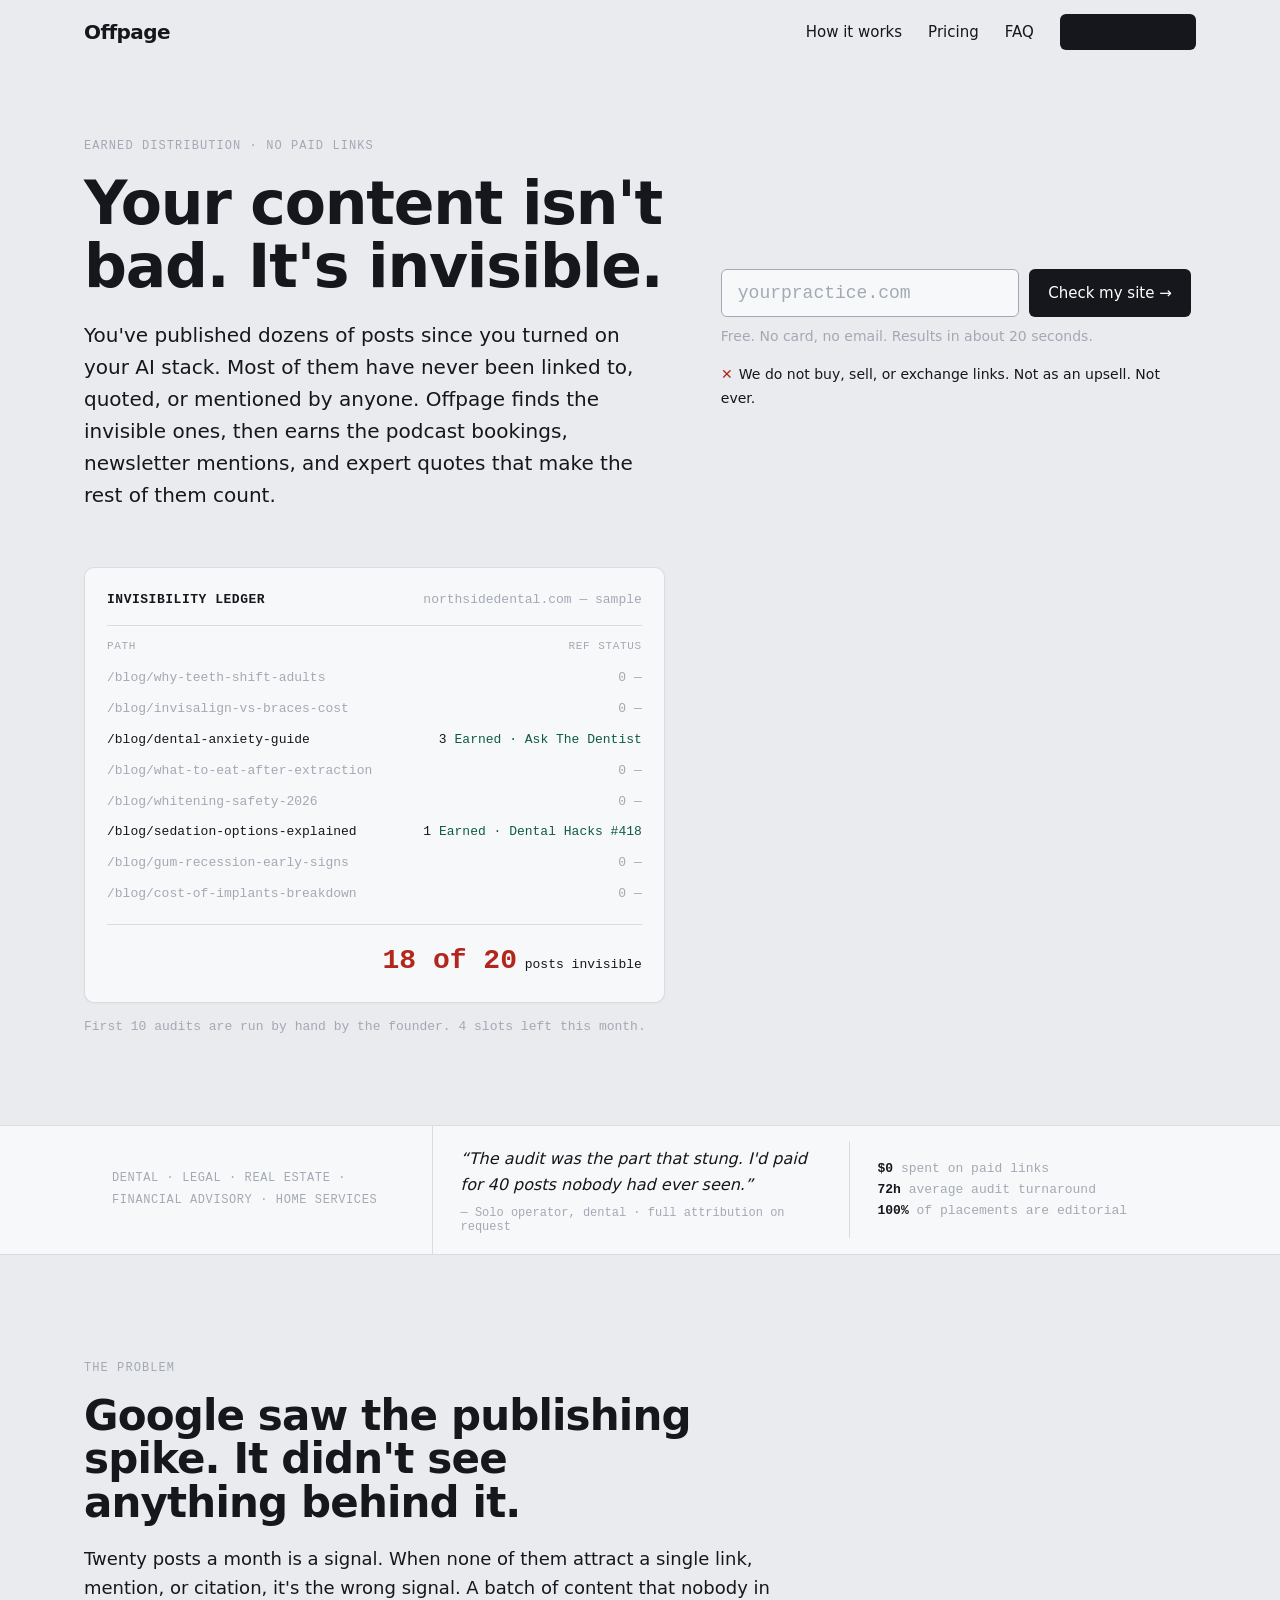
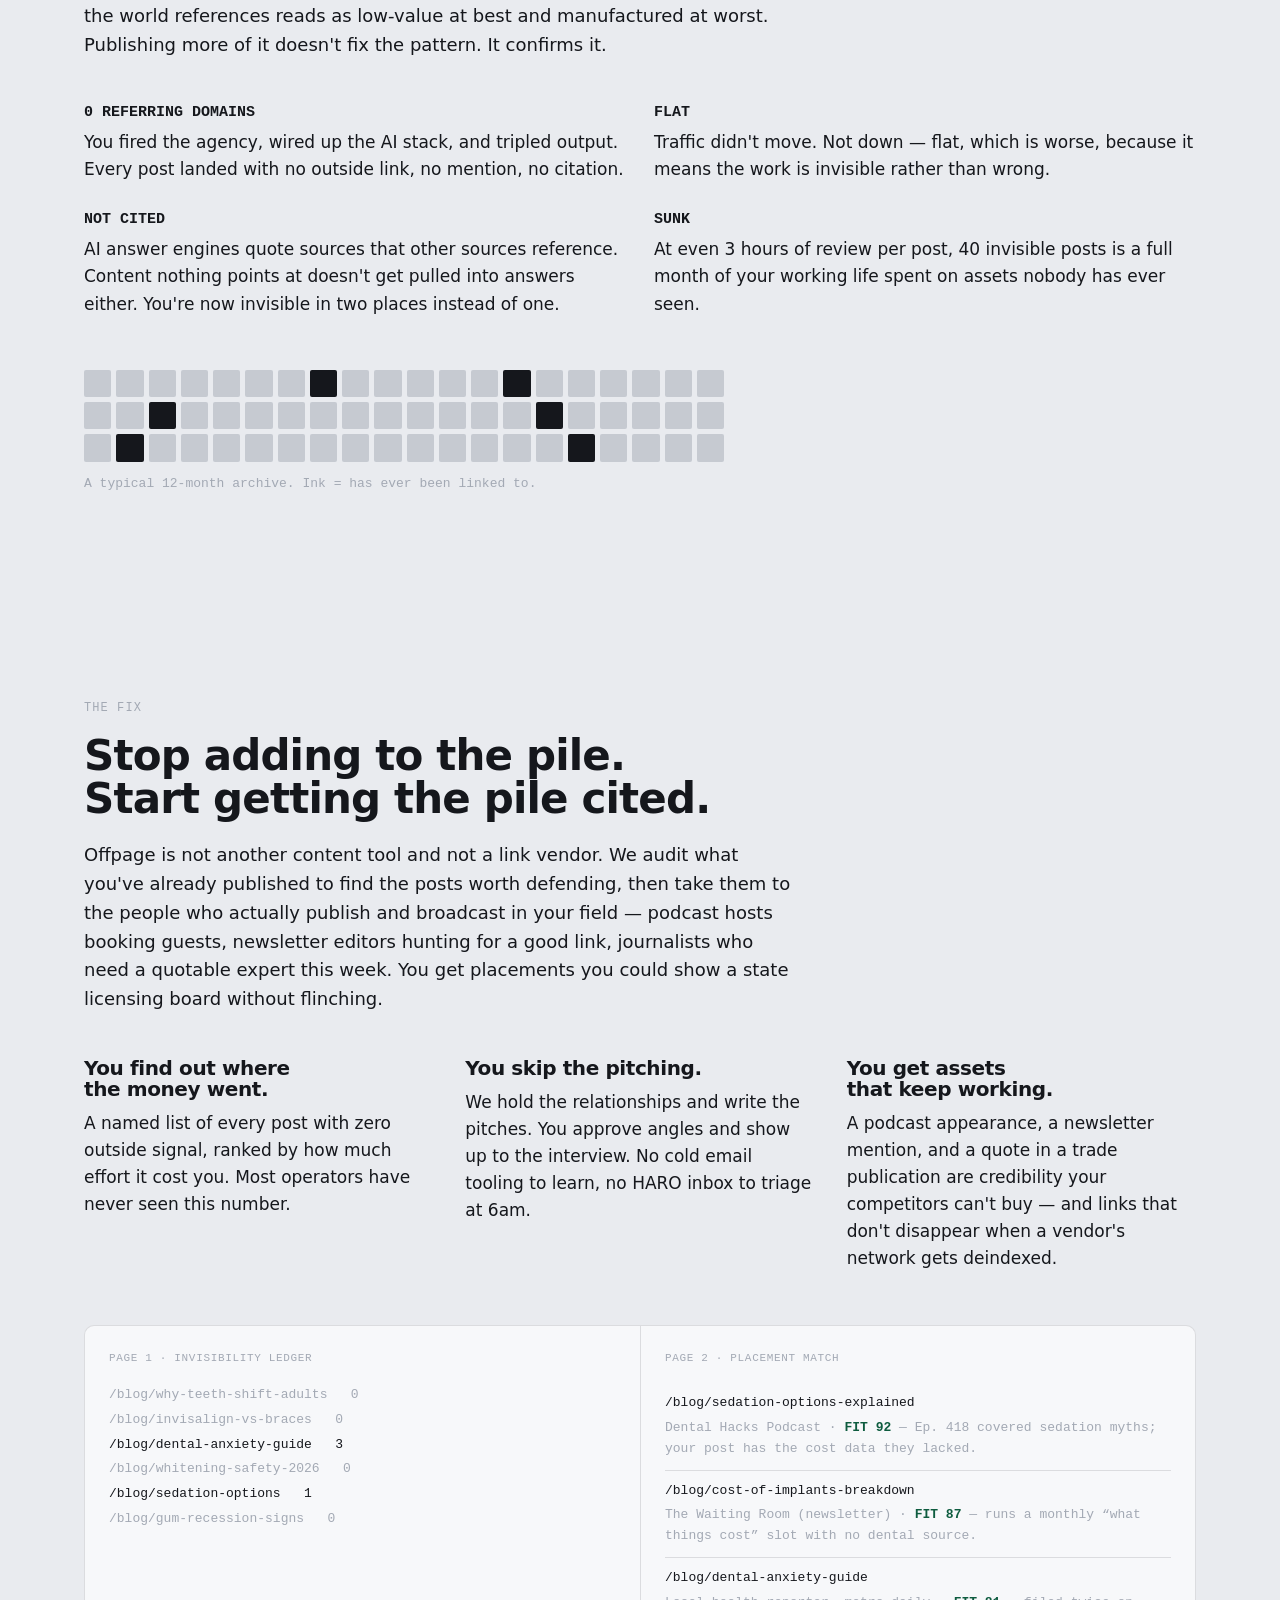
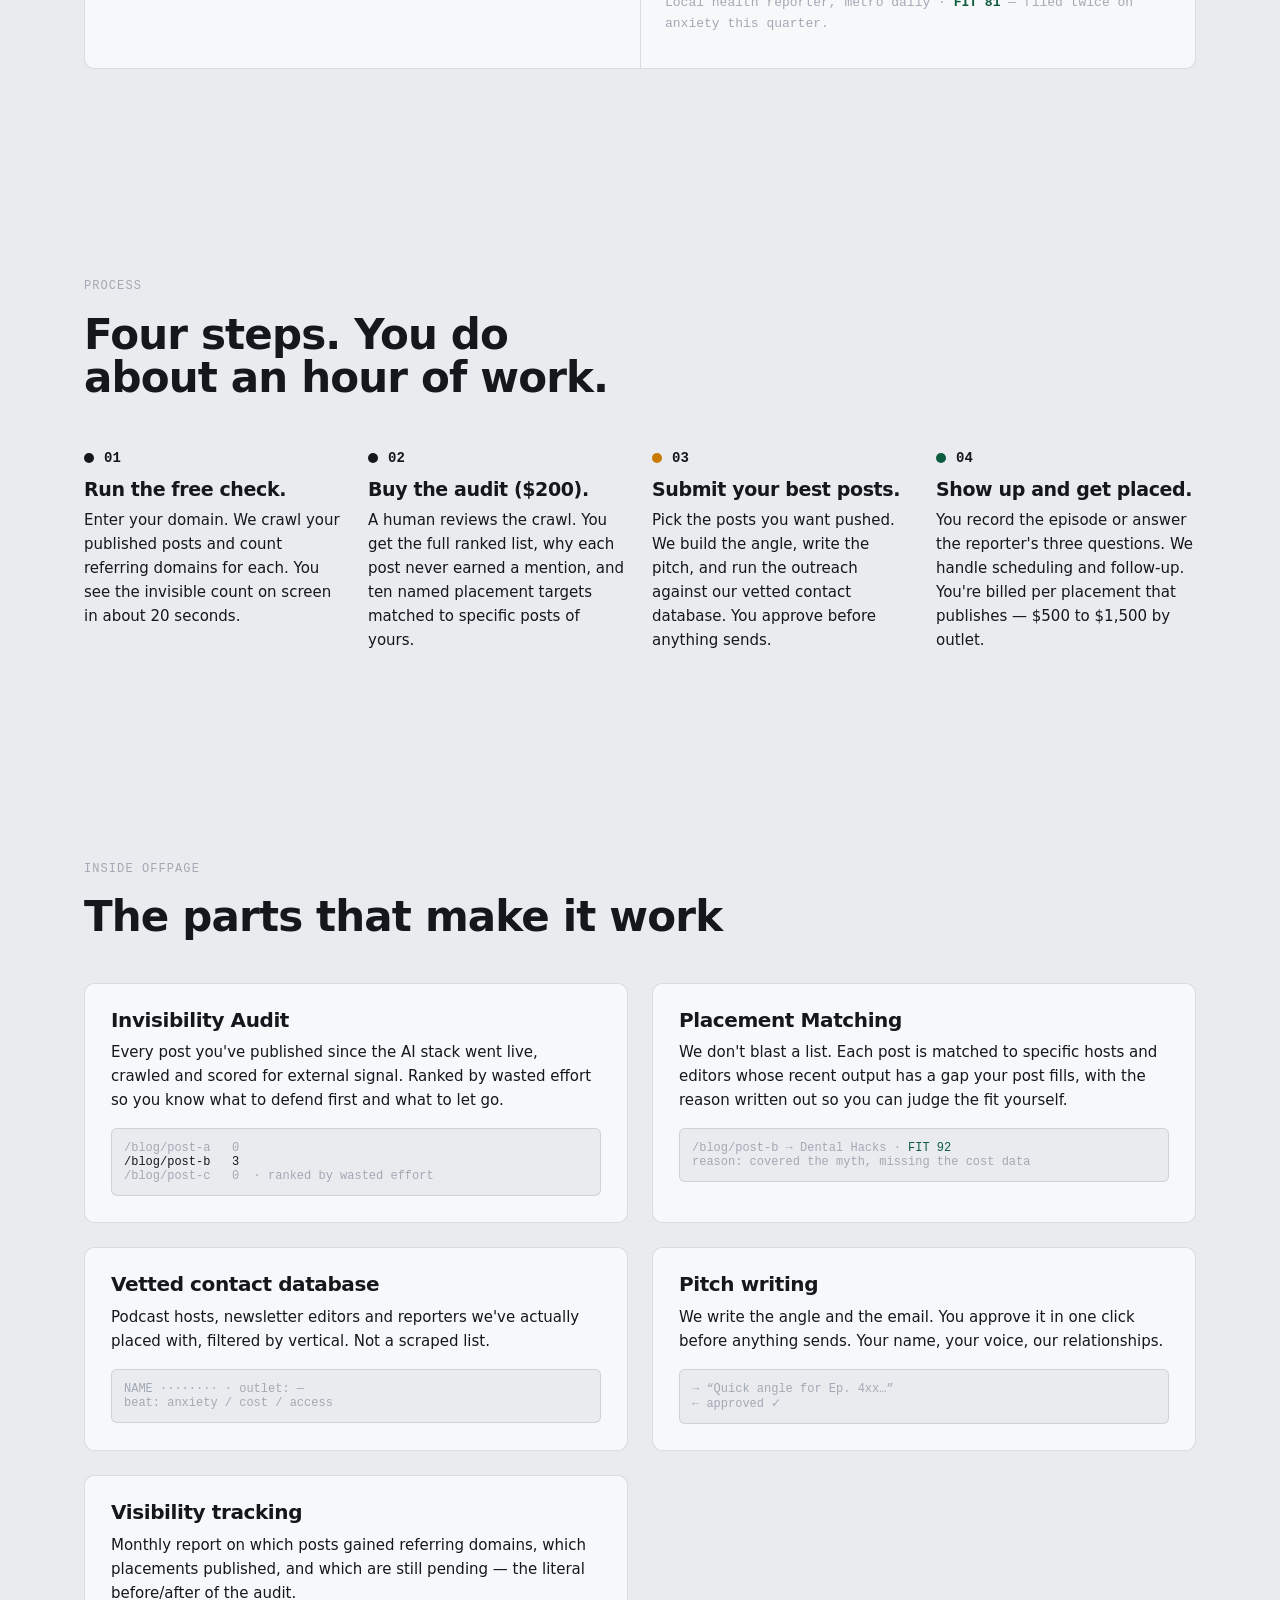
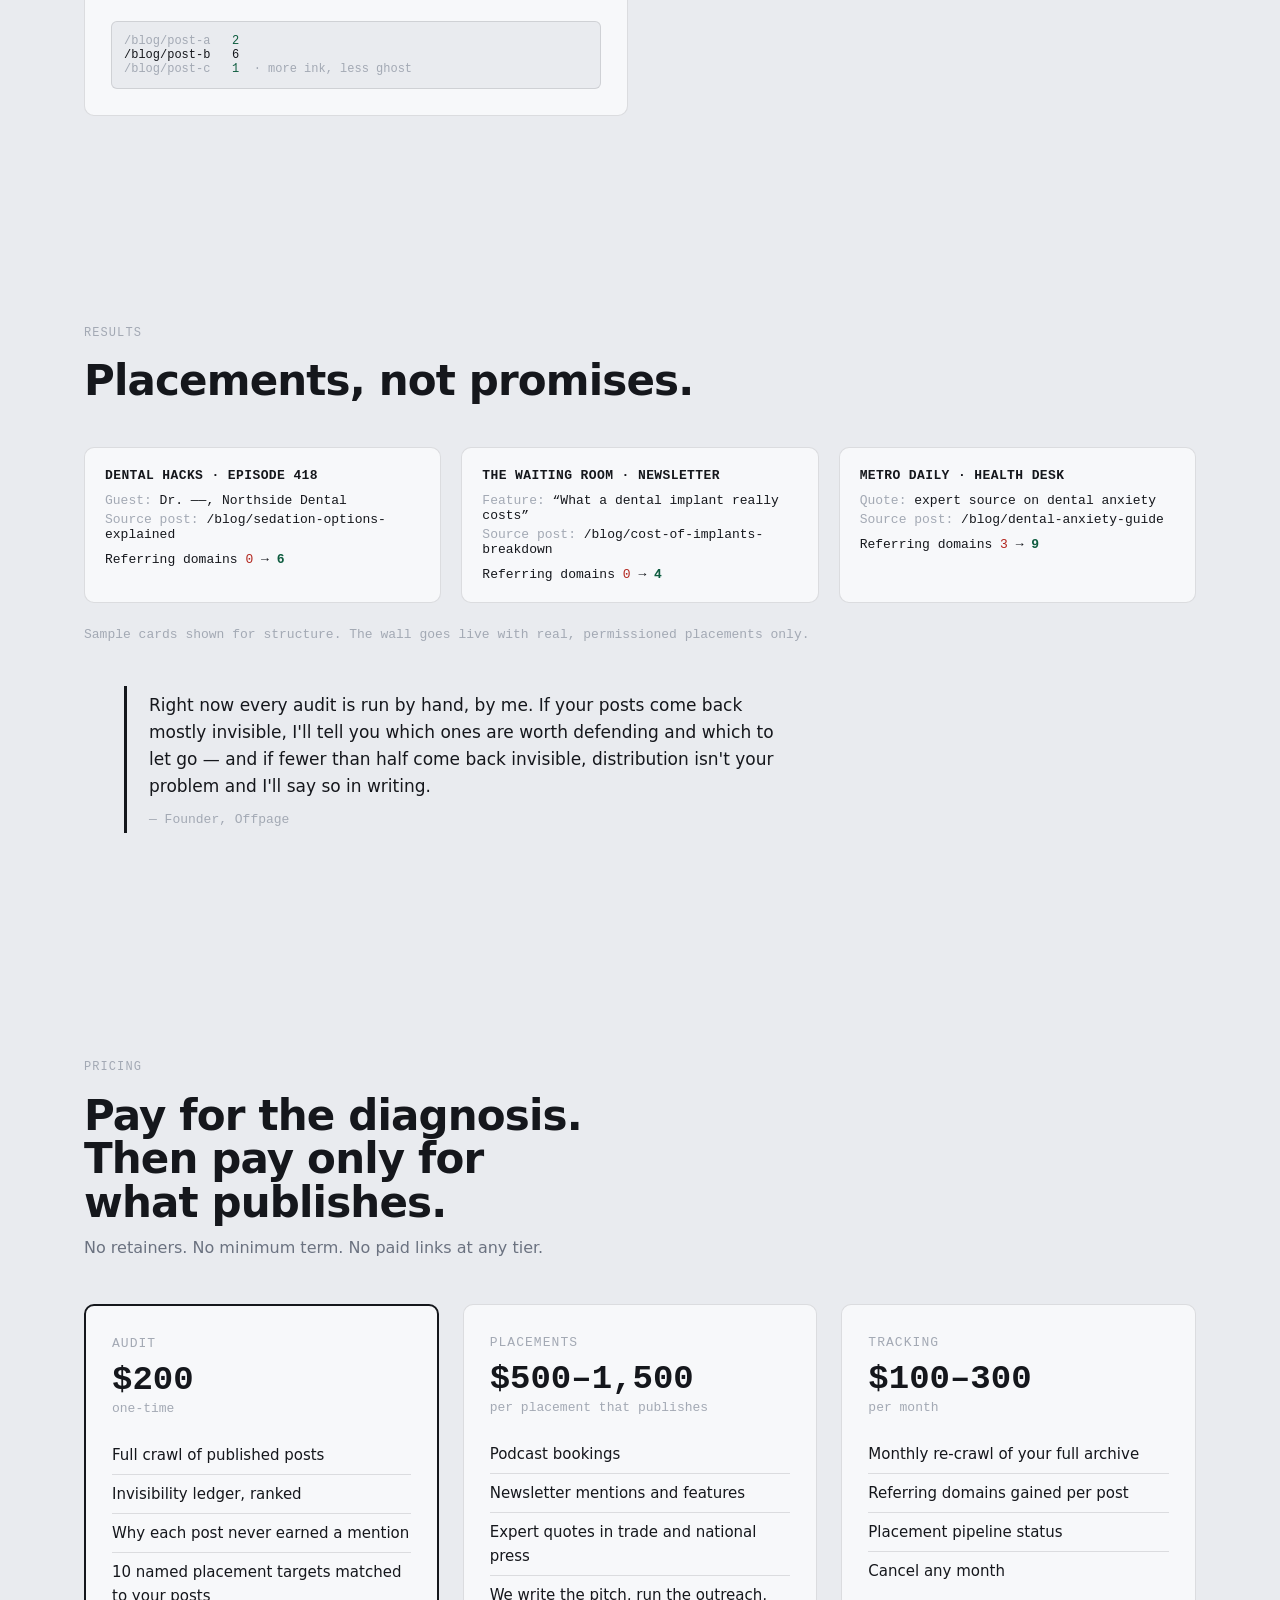
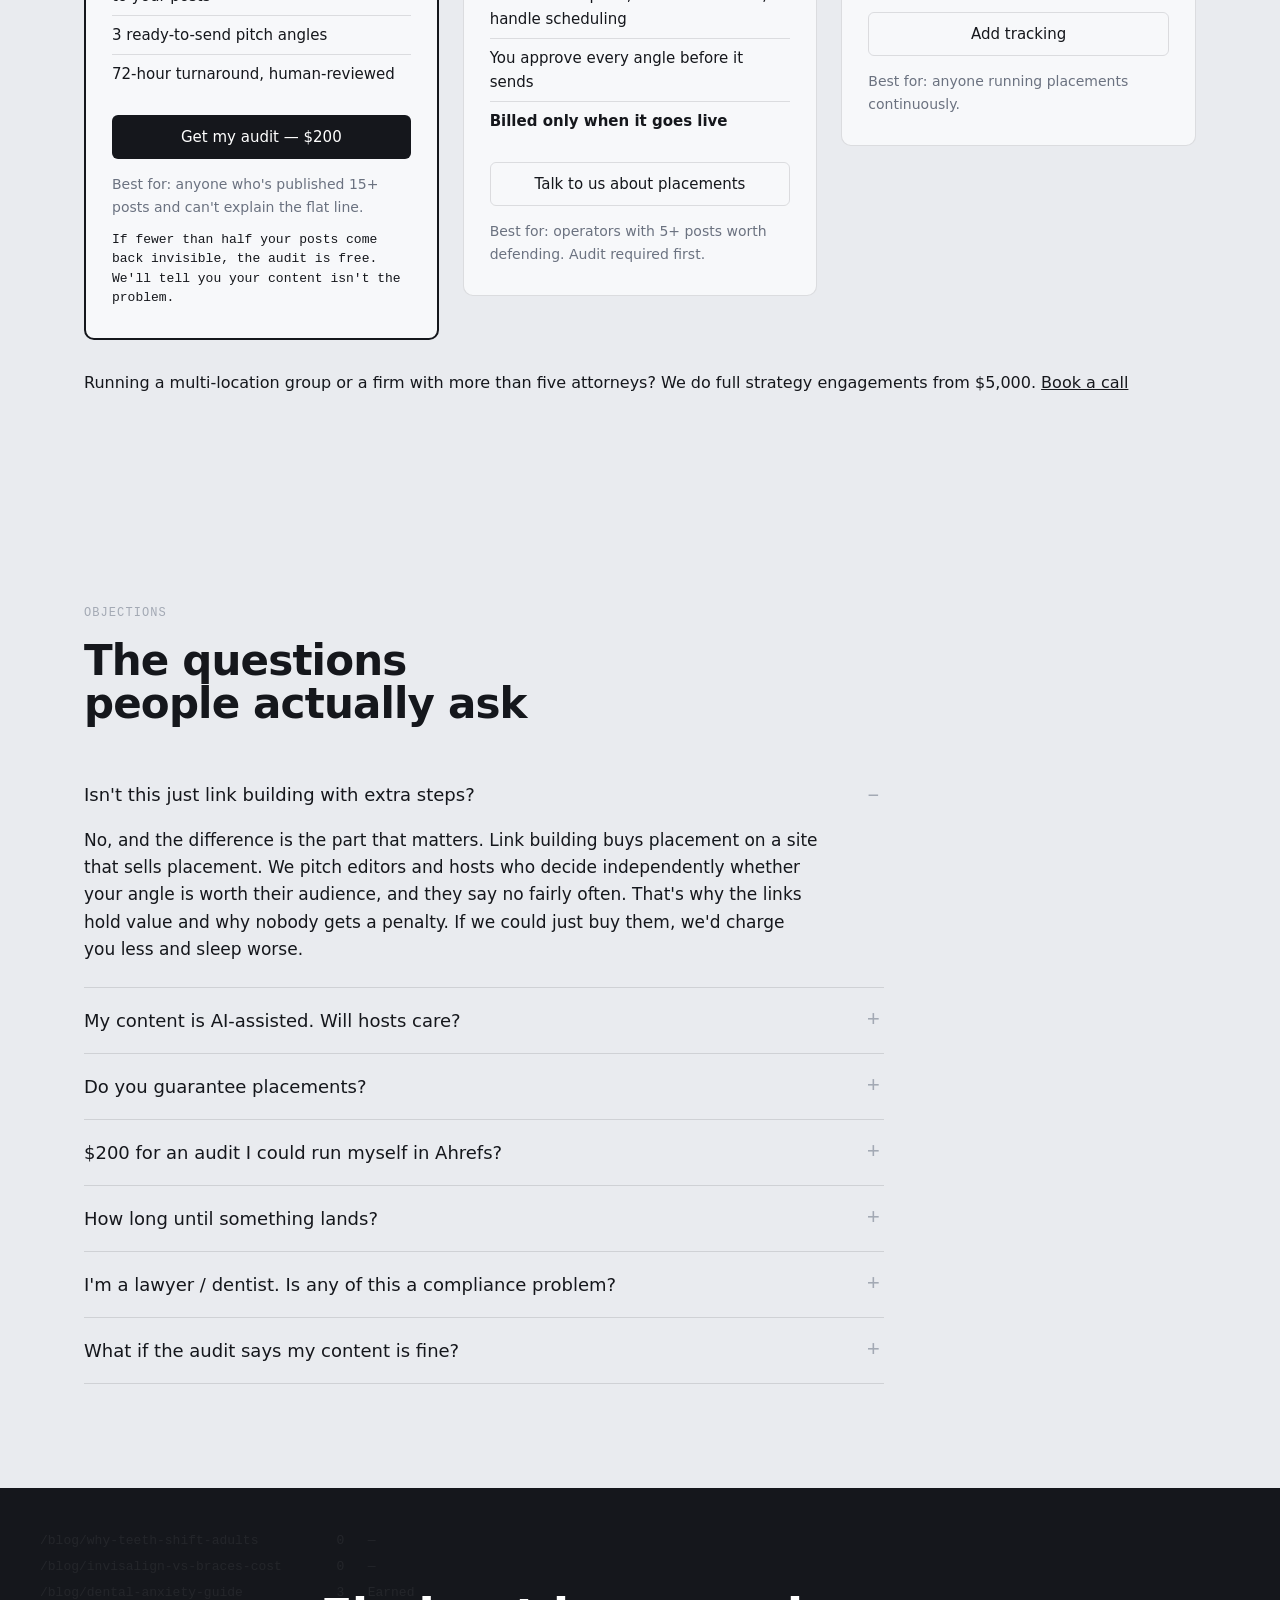
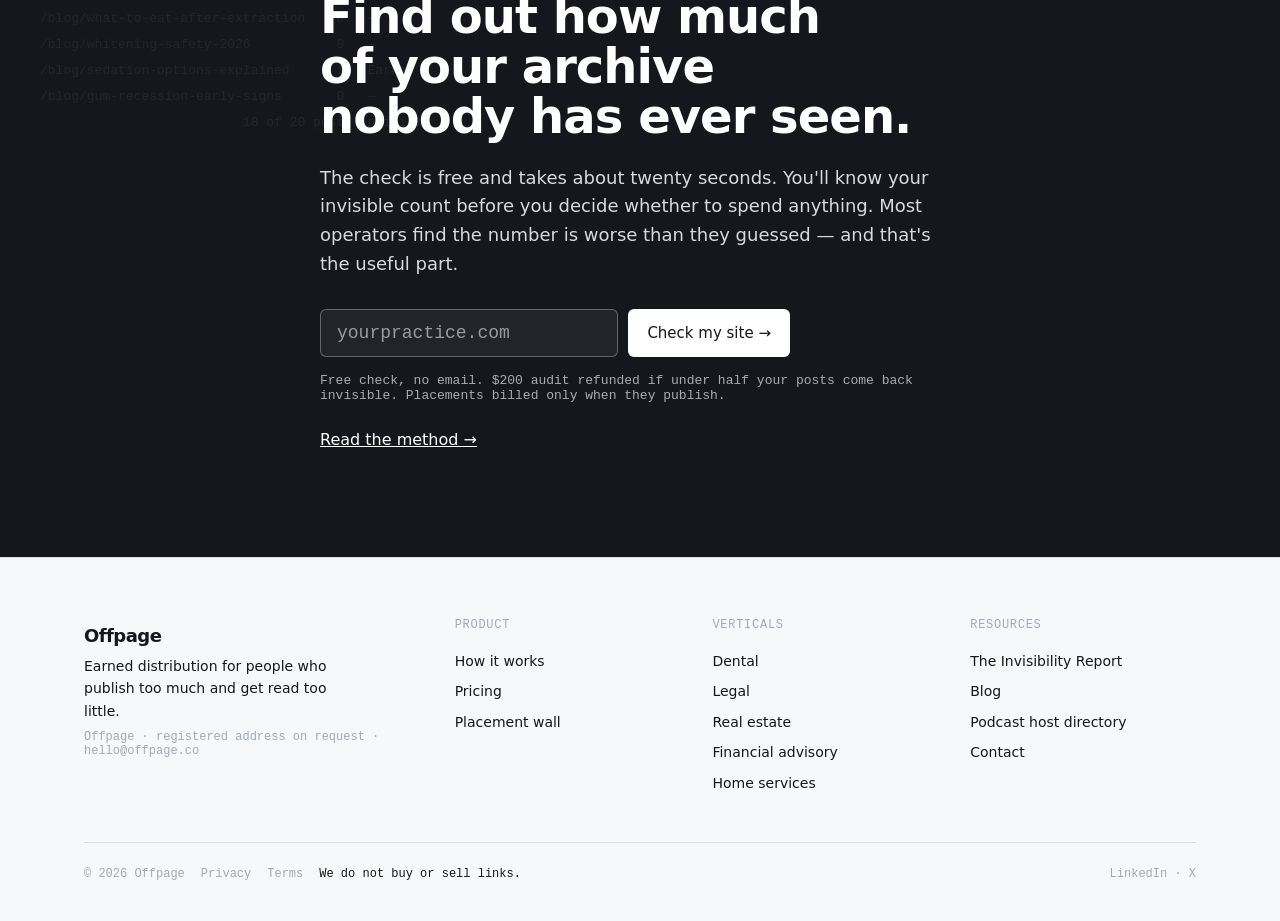
==== commit 1348350a: "Make index.html fully self-contained (inline CSS + JS, system fonts) Inlines all styles and scripts " ====
--- a/index.html
+++ b/index.html
@@ -3,495 +3,539 @@
 <head>
   <meta charset="utf-8" />
   <meta name="viewport" content="width=device-width, initial-scale=1" />
-  <title>Offpage — earned distribution for people who publish too much and get read too little</title>
   <meta name="description" content="Most of your published posts have never been linked to, quoted, or mentioned. Offpage finds the invisible ones and earns the podcast bookings, newsletter mentions and expert quotes that make them count. Digital PR without paid links." />
-
-  <link rel="preconnect" href="https://fonts.googleapis.com" />
-  <link rel="preconnect" href="https://fonts.gstatic.com" crossorigin />
-  <!-- NOTE: self-host these as woff2 subsets before launch (blueprint §5). -->
-  <link href="https://fonts.googleapis.com/css2?family=Archivo+Expanded:wght@700&family=Inter:wght@400;500&family=IBM+Plex+Mono:wght@400;600&display=swap" rel="stylesheet" />
-  <link rel="stylesheet" href="styles.css" />
+  <title>Offpage — earned distribution, no paid links</title>
+  <style>
+    :root {
+      /* semantic tokens (light / paper) */
+      --bg: #e9ebef;
+      --panel: #f7f8fa;
+      --raise: #ffffff;
+      --text: #15171c;
+      --muted: #6b7280;
+      --ghost: #a3a9b4;
+      --line: rgba(21, 23, 28, 0.12);
+      --btn-bg: #15171c;
+      --btn-fg: #ffffff;
+      /* signal colors — data only, never decorative */
+      --earned: #0e5c3f;
+      --outreach: #c97a05;
+      --alert: #b3261e;
+  
+      --font-body: system-ui, -apple-system, "Segoe UI", Roboto, Helvetica, Arial, sans-serif;
+      --font-mono: ui-monospace, "SF Mono", "SFMono-Regular", Menlo, Consolas, "Liberation Mono", monospace;
+  
+      --container: 1160px;
+      --sy: 104px;
+    }
+    @media (prefers-color-scheme: dark) {
+      :root {
+        --bg: #0f1115;
+        --panel: #171a20;
+        --raise: #1c2029;
+        --text: #e9ebef;
+        --muted: #8a919e;
+        --ghost: #5b6270;
+        --line: rgba(233, 235, 239, 0.14);
+        --btn-bg: #e9ebef;
+        --btn-fg: #15171c;
+        --earned: #4bbf8f;
+        --outreach: #e0a94a;
+        --alert: #ef6b62;
+      }
+    }
+    :root[data-theme="light"] {
+      --bg: #e9ebef; --panel: #f7f8fa; --raise: #fff; --text: #15171c;
+      --muted: #6b7280; --ghost: #a3a9b4; --line: rgba(21,23,28,.12);
+      --btn-bg: #15171c; --btn-fg: #fff; --earned: #0e5c3f; --outreach: #c97a05; --alert: #b3261e;
+    }
+    :root[data-theme="dark"] {
+      --bg: #0f1115; --panel: #171a20; --raise: #1c2029; --text: #e9ebef;
+      --muted: #8a919e; --ghost: #5b6270; --line: rgba(233,235,239,.14);
+      --btn-bg: #e9ebef; --btn-fg: #15171c; --earned: #4bbf8f; --outreach: #e0a94a; --alert: #ef6b62;
+    }
+  
+    * , *::before, *::after { box-sizing: border-box; }
+    html { scroll-behavior: smooth; }
+    @media (prefers-reduced-motion: reduce) { html { scroll-behavior: auto; } }
+    body {
+      margin: 0; background: var(--bg); color: var(--text);
+      font-family: var(--font-body); font-size: 17px; line-height: 1.6;
+      -webkit-font-smoothing: antialiased; text-rendering: optimizeLegibility;
+    }
+    h1, h2, h3 { margin: 0; font-weight: 800; letter-spacing: -0.02em; line-height: 1.04; text-wrap: balance; }
+    p { margin: 0; }
+    a { color: inherit; }
+    .mono { font-family: var(--font-mono); }
+  
+    .container { width: 100%; max-width: var(--container); margin: 0 auto; padding: 0 24px; }
+    .section { padding: var(--sy) 0; }
+    .eyebrow {
+      font-family: var(--font-mono); font-size: 12px; text-transform: uppercase;
+      letter-spacing: 0.09em; color: var(--ghost); margin-bottom: 16px;
+    }
+    .lede { font-size: 18px; max-width: 62ch; margin-top: 20px; color: var(--text); }
+    .section h2 { font-size: clamp(30px, 4vw, 42px); max-width: 22ch; }
+  
+    /* nav */
+    .nav { position: sticky; top: 0; z-index: 50; background: color-mix(in srgb, var(--bg) 88%, transparent);
+      backdrop-filter: blur(8px); border-bottom: 1px solid transparent; transition: border-color .2s; }
+    .nav.scrolled { border-bottom-color: var(--line); }
+    .nav__in { display: flex; align-items: center; justify-content: space-between; height: 64px; }
+    .wordmark { font-weight: 800; font-size: 20px; letter-spacing: -0.03em; text-decoration: none; color: var(--text); }
+    .nav__links { display: flex; align-items: center; gap: 26px; }
+    .nav__links a { text-decoration: none; font-size: 15px; color: var(--text); }
+    .nav__links a:hover { color: var(--muted); }
+  
+    .btn { display: inline-flex; align-items: center; gap: 8px; font: 500 15px var(--font-body);
+      padding: 12px 18px; border-radius: 6px; border: 1px solid transparent; cursor: pointer;
+      text-decoration: none; background: var(--btn-bg); color: var(--btn-fg); transition: opacity .15s; }
+    .btn:hover { opacity: .9; }
+    .btn--sm { padding: 8px 14px; font-size: 14px; }
+    .btn--ghost { background: transparent; color: var(--text); border-color: var(--line); }
+    .btn--block { width: 100%; justify-content: center; }
+    a:focus-visible, button:focus-visible, input:focus-visible { outline: 2px solid var(--text); outline-offset: 2px; }
+  
+    /* hero */
+    .hero { padding: 72px 0 88px; }
+    .hero__grid { display: grid; grid-template-columns: 55fr 45fr; gap: 56px; align-items: center; }
+    .hero h1 { font-size: clamp(36px, 6vw, 60px); margin: 14px 0 22px; }
+    .hero__sub { font-size: clamp(17px, 2.2vw, 20px); max-width: 52ch; }
+  
+    .check { display: flex; gap: 10px; margin: 30px 0 8px; max-width: 470px; }
+    .check__input { flex: 1; font: 400 18px var(--font-mono); padding: 13px 16px; color: var(--text);
+      background: var(--panel); border: 1px solid var(--ghost); border-radius: 6px; }
+    .check__input::placeholder { color: var(--ghost); }
+    .check__input:focus { outline: none; border-color: var(--text); box-shadow: 0 0 0 3px color-mix(in srgb, var(--text) 14%, transparent); }
+    .micro { font-size: 14px; color: var(--ghost); margin-top: 6px; }
+    .result { font: 400 13px var(--font-mono); margin-top: 12px; }
+    .result.err { color: var(--alert); }
+    .trust { font-size: 14px; margin-top: 16px; }
+    .trust .x { font-family: var(--font-mono); color: var(--alert); margin-right: 6px; }
+  
+    /* ledger */
+    .ledger { background: var(--panel); border: 1px solid var(--line); border-radius: 10px;
+      padding: 22px 22px 18px; font-family: var(--font-mono); font-size: 13px; box-shadow: 0 1px 2px rgba(0,0,0,.03); }
+    .ledger__head { display: flex; justify-content: space-between; align-items: baseline;
+      padding-bottom: 14px; margin-bottom: 12px; border-bottom: 1px solid var(--line); }
+    .ledger__title { font-weight: 600; letter-spacing: .04em; }
+    .ledger__dom { color: var(--ghost); }
+    .ledger__ch { display: grid; grid-template-columns: 1fr 40px auto; gap: 8px; color: var(--ghost);
+      font-size: 11px; letter-spacing: .06em; padding-bottom: 8px; }
+    .row { display: grid; grid-template-columns: 1fr 40px auto; gap: 8px; padding: 5px 0;
+      align-items: baseline; transition: color .4s ease; }
+    .row .c { text-align: right; font-variant-numeric: tabular-nums; }
+    .row .s { text-align: right; white-space: nowrap; }
+    .row--earned { color: var(--text); }
+    .row--earned .s { color: var(--earned); }
+    .row--inv.faded { color: var(--ghost); }
+    .ledger__sum { margin-top: 14px; padding-top: 14px; border-top: 1px solid var(--line); text-align: right; }
+    .ledger__sum .fig { font-weight: 600; font-size: 28px; color: var(--alert); font-variant-numeric: tabular-nums; }
+    .ledger__note { font-family: var(--font-mono); font-size: 13px; color: var(--ghost); margin-top: 14px; }
+  
+    /* strip */
+    .strip { background: var(--panel); border-top: 1px solid var(--line); border-bottom: 1px solid var(--line); }
+    .strip__grid { display: grid; grid-template-columns: 1fr 1.2fr 1fr; align-items: center; min-height: 96px; }
+    .strip__c { padding: 20px 28px; }
+    .strip__c + .strip__c { border-left: 1px solid var(--line); }
+    .strip__v { font-family: var(--font-mono); text-transform: uppercase; color: var(--ghost);
+      font-size: 12px; letter-spacing: .05em; line-height: 1.8; }
+    .strip__q { font-style: italic; font-size: 16px; }
+    .strip__attr { display: block; margin-top: 8px; font: 400 12px var(--font-mono); font-style: normal; color: var(--ghost); }
+    .strip__s { display: flex; flex-direction: column; gap: 6px; font: 400 13px var(--font-mono); color: var(--ghost); }
+    .strip__s b { color: var(--text); font-weight: 600; }
+  
+    /* problem */
+    .pains { display: grid; grid-template-columns: 1fr 1fr; gap: 28px; margin-top: 44px; }
+    .pain__l { font: 600 15px var(--font-mono); margin-bottom: 8px; }
+    .archive { margin-top: 52px; }
+    .archive__g { display: grid; grid-template-columns: repeat(20, 1fr); gap: 5px; max-width: 640px; }
+    .cell { aspect-ratio: 1; background: var(--ghost); opacity: .5; border-radius: 2px; }
+    .cell.ink { background: var(--text); opacity: 1; }
+    .archive__cap { font: 400 13px var(--font-mono); color: var(--ghost); margin-top: 14px; }
+  
+    /* solution */
+    .benefits { display: grid; grid-template-columns: repeat(3, 1fr); gap: 32px; margin-top: 44px; }
+    .benefit h3 { font-size: 20px; margin-bottom: 10px; }
+    .preview { display: grid; grid-template-columns: 1fr 1fr; margin-top: 52px; border: 1px solid var(--line);
+      border-radius: 10px; overflow: hidden; background: var(--panel); font-family: var(--font-mono); font-size: 13px; }
+    .preview__p { padding: 24px; }
+    .preview__p + .preview__p { border-left: 1px solid var(--line); }
+    .preview__l { font-size: 11px; letter-spacing: .06em; text-transform: uppercase; color: var(--ghost); margin-bottom: 16px; }
+    .m { padding: 10px 0; border-bottom: 1px solid var(--line); }
+    .m:last-child { border-bottom: none; }
+    .m .post { color: var(--text); }
+    .m .tgt { display: block; margin-top: 4px; color: var(--ghost); }
+    .fit { color: var(--earned); font-weight: 600; }
+  
+    /* how */
+    .steps { display: grid; grid-template-columns: repeat(4, 1fr); gap: 24px; margin-top: 44px; }
+    .step__n { display: inline-flex; align-items: center; gap: 10px; font: 600 14px var(--font-mono); margin-bottom: 14px; }
+    .dot { width: 10px; height: 10px; border-radius: 50%; background: var(--text); }
+    .step:nth-child(3) .dot { background: var(--outreach); }
+    .step:nth-child(4) .dot { background: var(--earned); }
+    .step h3 { font-size: 19px; margin-bottom: 8px; }
+    .step p { font-size: 15px; }
+  
+    /* features */
+    .features { display: grid; grid-template-columns: 1fr 1fr; gap: 24px; margin-top: 44px; }
+    .feat { background: var(--panel); border: 1px solid var(--line); border-radius: 10px; padding: 26px; }
+    .feat h3 { font-size: 20px; margin-bottom: 10px; }
+    .feat p { font-size: 15px; }
+    .feat__v { margin-top: 16px; font: 400 12px var(--font-mono); color: var(--ghost);
+      background: var(--bg); border: 1px solid var(--line); border-radius: 6px; padding: 12px; }
+    .feat__v .ink { color: var(--text); } .feat__v .grn { color: var(--earned); }
+  
+    /* proof */
+    .wall { display: grid; grid-template-columns: repeat(3, 1fr); gap: 20px; margin-top: 44px; }
+    .pl { background: var(--panel); border: 1px solid var(--line); border-radius: 10px; padding: 20px; font: 400 13px var(--font-mono); }
+    .pl__o { font-weight: 600; letter-spacing: .03em; margin-bottom: 10px; }
+    .pl__l { color: var(--ghost); margin-bottom: 4px; } .pl__l .ink { color: var(--text); }
+    .pl__d { margin-top: 10px; } .pl__d .b { color: var(--alert); } .pl__d .a { color: var(--earned); font-weight: 600; }
+    .founder { margin-top: 40px; border-left: 3px solid var(--text); padding: 6px 0 6px 22px; max-width: 62ch; font-size: 17px; }
+    .founder .sig { display: block; margin-top: 12px; font: 400 13px var(--font-mono); color: var(--ghost); }
+  
+    /* pricing */
+    .psub { color: var(--muted); margin-top: 10px; font-size: 16px; }
+    .tiers { display: grid; grid-template-columns: repeat(3, 1fr); gap: 24px; margin-top: 44px; align-items: start; }
+    .tier { background: var(--panel); border: 1px solid var(--line); border-radius: 10px; padding: 30px 26px; }
+    .tier--hi { border: 2px solid var(--text); }
+    .tier__n { font: 400 13px var(--font-mono); letter-spacing: .08em; text-transform: uppercase; color: var(--ghost); }
+    .tier__p { font: 600 34px var(--font-mono); margin: 10px 0 2px; }
+    .tier__cad { font: 400 13px var(--font-mono); color: var(--ghost); margin-bottom: 20px; }
+    .tier ul { list-style: none; padding: 0; margin: 0 0 22px; font-size: 15px; }
+    .tier li { padding: 7px 0; border-bottom: 1px solid var(--line); }
+    .tier li:last-child { border-bottom: none; }
+    .tier__best { font-size: 14px; color: var(--muted); margin-top: 14px; }
+    .tier__risk { font: 400 13px var(--font-mono); margin-top: 12px; line-height: 1.5; }
+    .ent { margin-top: 30px; font-size: 16px; }
+  
+    /* faq */
+    .faq { max-width: 800px; margin-top: 36px; }
+    .fitem { border-bottom: 1px solid var(--line); }
+    .fitem > summary { list-style: none; cursor: pointer; font: 500 18px var(--font-body); color: var(--text);
+      padding: 22px 40px 22px 0; position: relative; }
+    .fitem > summary::-webkit-details-marker { display: none; }
+    .fitem > summary::after { content: "+"; position: absolute; right: 4px; top: 50%; transform: translateY(-50%);
+      font-family: var(--font-mono); color: var(--ghost); font-size: 22px; }
+    .fitem[open] > summary::after { content: "\2013"; }
+    .fa { padding: 0 0 24px; max-width: 68ch; color: var(--text); }
+  
+    /* final */
+    .final { background: #15171c; color: #fff; position: relative; overflow: hidden; }
+    .final__wm { position: absolute; inset: 0; opacity: .06; font: 400 13px/2 var(--font-mono);
+      padding: 40px; white-space: pre; pointer-events: none; color: #fff; }
+    .final__in { position: relative; z-index: 1; max-width: 640px; }
+    .final h2 { color: #fff; font-size: clamp(30px, 5vw, 48px); max-width: 18ch; }
+    .final__sup { color: #d7dae0; font-size: 18px; max-width: 54ch; margin-top: 22px; }
+    .final .check { margin-top: 30px; }
+    .final .check__input { background: rgba(255,255,255,.06); border-color: rgba(255,255,255,.3); color: #fff; }
+    .final .check__input::placeholder { color: rgba(233,235,239,.6); }
+    .final .btn { background: #fff; color: #15171c; }
+    .final__risk { font: 400 13px var(--font-mono); color: rgba(233,235,239,.7); margin-top: 16px; }
+    .final__sec { display: inline-block; margin-top: 24px; color: #fff; text-decoration: underline; font-size: 16px; }
+  
+    /* footer */
+    .footer { background: var(--panel); border-top: 1px solid var(--line); padding: 60px 0 40px; }
+    .footer__g { display: grid; grid-template-columns: 1.5fr 1fr 1fr 1fr; gap: 32px; }
+    .footer__l { font: 400 12px var(--font-mono); letter-spacing: .06em; text-transform: uppercase; color: var(--ghost); margin-bottom: 14px; }
+    .footer__c a { display: block; text-decoration: none; font-size: 14px; padding: 4px 0; color: var(--text); }
+    .footer__c a:hover { color: var(--muted); }
+    .footer__bl { font-size: 14px; max-width: 30ch; }
+    .footer__meta { font: 400 12px var(--font-mono); color: var(--ghost); margin-top: 8px; }
+    .footer__b { display: flex; flex-wrap: wrap; gap: 16px; align-items: center; margin-top: 44px; padding-top: 24px;
+      border-top: 1px solid var(--line); font: 400 12px var(--font-mono); color: var(--ghost); }
+    .footer__b .perm { color: var(--text); }
+  
+    @media (max-width: 860px) {
+      :root { --sy: 60px; }
+      .nav__links a:not(.btn) { display: none; }
+      .hero { padding: 36px 0 52px; }
+      .hero__grid { display: flex; flex-direction: column; gap: 30px; }
+      .hero__head { order: 1; } .hero__ledger { order: 2; } .hero__cta { order: 3; }
+      .ledger__sum .fig { font-size: 34px; }
+      .strip__grid { grid-template-columns: 1fr; }
+      .strip__c + .strip__c { border-left: none; border-top: 1px solid var(--line); }
+      .pains, .benefits, .steps, .features, .wall, .tiers { grid-template-columns: 1fr; }
+      .preview { grid-template-columns: 1fr; }
+      .preview__p + .preview__p { border-left: none; border-top: 1px solid var(--line); }
+      .footer__g { grid-template-columns: 1fr 1fr; }
+      .archive__g { grid-template-columns: repeat(12, 1fr); }
+      .check { flex-direction: column; max-width: none; }
+      .check .btn { width: 100%; justify-content: center; }
+    }
+  </style>
 </head>
 <body>
-
-  <!-- ================= NAV ================= -->
-  <nav class="nav" id="nav">
-    <div class="container nav__inner">
-      <a href="/" class="wordmark">Offpage</a>
-      <div class="nav__links">
-        <a href="#how">How it works</a>
-        <a href="#pricing">Pricing</a>
-        <a href="#faq">FAQ</a>
-        <a href="#hero" class="btn btn--sm">Check my site</a>
+<nav class="nav" id="nav">
+  <div class="container nav__in">
+    <a href="#top" class="wordmark">Offpage</a>
+    <div class="nav__links">
+      <a href="#how">How it works</a>
+      <a href="#pricing">Pricing</a>
+      <a href="#faq">FAQ</a>
+      <a href="#top" class="btn btn--sm">Check my site</a>
+    </div>
+  </div>
+</nav>
+
+<header class="hero" id="top">
+  <div class="container hero__grid">
+    <div class="hero__head">
+      <div class="eyebrow">Earned distribution · No paid links</div>
+      <h1>Your content isn't bad. It's invisible.</h1>
+      <p class="hero__sub">You've published dozens of posts since you turned on your AI stack. Most of them have never been linked to, quoted, or mentioned by anyone. Offpage finds the invisible ones, then earns the podcast bookings, newsletter mentions, and expert quotes that make the rest of them count.</p>
+    </div>
+    <div class="hero__cta">
+      <form class="check" id="f1">
+        <input class="check__input" id="i1" type="text" inputmode="url" placeholder="yourpractice.com" aria-label="Your domain" autocomplete="off" />
+        <button class="btn" type="submit">Check my site →</button>
+      </form>
+      <p class="micro">Free. No card, no email. Results in about 20 seconds.</p>
+      <p class="result" id="r1" hidden></p>
+      <p class="trust"><span class="x">✕</span>We do not buy, sell, or exchange links. Not as an upsell. Not ever.</p>
+    </div>
+    <div class="hero__ledger">
+      <div class="ledger" id="ledger">
+        <div class="ledger__head"><span class="ledger__title">INVISIBILITY LEDGER</span><span class="ledger__dom" id="dom">northsidedental.com — sample</span></div>
+        <div class="ledger__ch"><span>PATH</span><span style="text-align:right">REF</span><span style="text-align:right">STATUS</span></div>
+        <div id="rows">
+          <div class="row row--inv"><span>/blog/why-teeth-shift-adults</span><span class="c">0</span><span class="s">—</span></div>
+          <div class="row row--inv"><span>/blog/invisalign-vs-braces-cost</span><span class="c">0</span><span class="s">—</span></div>
+          <div class="row row--earned"><span>/blog/dental-anxiety-guide</span><span class="c">3</span><span class="s">Earned · Ask The Dentist</span></div>
+          <div class="row row--inv"><span>/blog/what-to-eat-after-extraction</span><span class="c">0</span><span class="s">—</span></div>
+          <div class="row row--inv"><span>/blog/whitening-safety-2026</span><span class="c">0</span><span class="s">—</span></div>
+          <div class="row row--earned"><span>/blog/sedation-options-explained</span><span class="c">1</span><span class="s">Earned · Dental Hacks #418</span></div>
+          <div class="row row--inv"><span>/blog/gum-recession-early-signs</span><span class="c">0</span><span class="s">—</span></div>
+          <div class="row row--inv"><span>/blog/cost-of-implants-breakdown</span><span class="c">0</span><span class="s">—</span></div>
+        </div>
+        <div class="ledger__sum"><span class="fig" id="fig">18 of 20</span> posts invisible</div>
       </div>
-    </div>
-  </nav>
-
-  <!-- ================= HERO ================= -->
-  <header class="hero" id="hero">
-    <div class="container hero__grid">
-      <div class="hero__copy">
-        <div class="hero__head">
-          <div class="eyebrow">Earned distribution · No paid links</div>
-          <h1>Your content isn't bad. It's invisible.</h1>
-          <p class="hero__sub">
-            You've published dozens of posts since you turned on your AI stack. Most of them have
-            never been linked to, quoted, or mentioned by anyone. Offpage finds the invisible ones,
-            then earns the podcast bookings, newsletter mentions, and expert quotes that make the
-            rest of them count.
-          </p>
-        </div>
-
-        <div class="hero__cta">
-          <form class="check" id="check-form" novalidate>
-            <input class="check__input" id="check-input" type="text" inputmode="url"
-                   placeholder="yourpractice.com" aria-label="Your domain" autocomplete="off" />
-            <button class="btn" type="submit">Check my site →</button>
-          </form>
-          <p class="microcopy">Free. No card, no email. Results in about 20 seconds.</p>
-          <p class="result-note" id="check-result" hidden></p>
-          <p class="trust-line">
-            <span class="x mono">✕</span>We do not buy, sell, or exchange links. Not as an upsell. Not ever.
-          </p>
+      <p class="ledger__note">First 10 audits are run by hand by the founder. 4 slots left this month.</p>
+    </div>
+  </div>
+</header>
+
+<section class="strip">
+  <div class="container strip__grid">
+    <div class="strip__c strip__v">Dental · Legal · Real estate · Financial advisory · Home services</div>
+    <div class="strip__c strip__q">“The audit was the part that stung. I'd paid for 40 posts nobody had ever seen.”<span class="strip__attr">— Solo operator, dental · full attribution on request</span></div>
+    <div class="strip__c strip__s"><span><b>$0</b> spent on paid links</span><span><b>72h</b> average audit turnaround</span><span><b>100%</b> of placements are editorial</span></div>
+  </div>
+</section>
+
+<section class="section" id="problem">
+  <div class="container">
+    <div class="eyebrow">The problem</div>
+    <h2>Google saw the publishing spike. It didn't see anything behind it.</h2>
+    <p class="lede">Twenty posts a month is a signal. When none of them attract a single link, mention, or citation, it's the wrong signal. A batch of content that nobody in the world references reads as low-value at best and manufactured at worst. Publishing more of it doesn't fix the pattern. It confirms it.</p>
+    <div class="pains">
+      <div class="pain"><div class="pain__l">0 REFERRING DOMAINS</div><p>You fired the agency, wired up the AI stack, and tripled output. Every post landed with no outside link, no mention, no citation.</p></div>
+      <div class="pain"><div class="pain__l">FLAT</div><p>Traffic didn't move. Not down — flat, which is worse, because it means the work is invisible rather than wrong.</p></div>
+      <div class="pain"><div class="pain__l">NOT CITED</div><p>AI answer engines quote sources that other sources reference. Content nothing points at doesn't get pulled into answers either. You're now invisible in two places instead of one.</p></div>
+      <div class="pain"><div class="pain__l">SUNK</div><p>At even 3 hours of review per post, 40 invisible posts is a full month of your working life spent on assets nobody has ever seen.</p></div>
+    </div>
+    <div class="archive"><div class="archive__g" id="grid" aria-hidden="true"></div><p class="archive__cap">A typical 12-month archive. Ink = has ever been linked to.</p></div>
+  </div>
+</section>
+
+<section class="section" id="solution">
+  <div class="container">
+    <div class="eyebrow">The fix</div>
+    <h2>Stop adding to the pile. Start getting the pile cited.</h2>
+    <p class="lede">Offpage is not another content tool and not a link vendor. We audit what you've already published to find the posts worth defending, then take them to the people who actually publish and broadcast in your field — podcast hosts booking guests, newsletter editors hunting for a good link, journalists who need a quotable expert this week. You get placements you could show a state licensing board without flinching.</p>
+    <div class="benefits">
+      <div class="benefit"><h3>You find out where the money went.</h3><p>A named list of every post with zero outside signal, ranked by how much effort it cost you. Most operators have never seen this number.</p></div>
+      <div class="benefit"><h3>You skip the pitching.</h3><p>We hold the relationships and write the pitches. You approve angles and show up to the interview. No cold email tooling to learn, no HARO inbox to triage at 6am.</p></div>
+      <div class="benefit"><h3>You get assets that keep working.</h3><p>A podcast appearance, a newsletter mention, and a quote in a trade publication are credibility your competitors can't buy — and links that don't disappear when a vendor's network gets deindexed.</p></div>
+    </div>
+    <div class="preview">
+      <div class="preview__p">
+        <div class="preview__l">Page 1 · Invisibility ledger</div>
+        <div class="mono" style="line-height:1.9;color:var(--ghost)">
+          /blog/why-teeth-shift-adults &nbsp; 0<br>/blog/invisalign-vs-braces &nbsp; 0<br>
+          <span style="color:var(--text)">/blog/dental-anxiety-guide &nbsp; 3</span><br>/blog/whitening-safety-2026 &nbsp; 0<br>
+          <span style="color:var(--text)">/blog/sedation-options &nbsp; 1</span><br>/blog/gum-recession-signs &nbsp; 0
         </div>
       </div>
-
-      <!-- THE LEDGER (signature element) -->
-      <div class="hero__ledger">
-        <div class="ledger" id="ledger">
-          <div class="ledger__head">
-            <span class="ledger__title">INVISIBILITY LEDGER</span>
-            <span class="ledger__domain" id="ledger-domain">northsidedental.com — sample</span>
-          </div>
-          <div class="ledger__colhead">
-            <span>PATH</span><span style="text-align:right">REF</span><span style="text-align:right">STATUS</span>
-          </div>
-          <div class="ledger__rows" id="ledger-rows">
-            <div class="ledger__row ledger__row--invisible"><span>/blog/why-teeth-shift-adults</span><span class="count">0</span><span class="status">—</span></div>
-            <div class="ledger__row ledger__row--invisible"><span>/blog/invisalign-vs-braces-cost</span><span class="count">0</span><span class="status">—</span></div>
-            <div class="ledger__row ledger__row--earned"><span>/blog/dental-anxiety-guide</span><span class="count">3</span><span class="status">Earned · Ask The Dentist</span></div>
-            <div class="ledger__row ledger__row--invisible"><span>/blog/what-to-eat-after-extraction</span><span class="count">0</span><span class="status">—</span></div>
-            <div class="ledger__row ledger__row--invisible"><span>/blog/whitening-safety-2026</span><span class="count">0</span><span class="status">—</span></div>
-            <div class="ledger__row ledger__row--earned"><span>/blog/sedation-options-explained</span><span class="count">1</span><span class="status">Earned · Dental Hacks #418</span></div>
-            <div class="ledger__row ledger__row--invisible"><span>/blog/gum-recession-early-signs</span><span class="count">0</span><span class="status">—</span></div>
-            <div class="ledger__row ledger__row--invisible"><span>/blog/cost-of-implants-breakdown</span><span class="count">0</span><span class="status">—</span></div>
-          </div>
-          <div class="ledger__summary">
-            <span class="figure" id="ledger-figure">18 of 20</span> posts invisible
-          </div>
-        </div>
-        <p class="ledger__note" id="ledger-social">
-          First 10 audits are run by hand by the founder. 4 slots left this month.
-        </p>
+      <div class="preview__p">
+        <div class="preview__l">Page 2 · Placement match</div>
+        <div class="m"><span class="post">/blog/sedation-options-explained</span><span class="tgt">Dental Hacks Podcast · <span class="fit">FIT 92</span> — Ep. 418 covered sedation myths; your post has the cost data they lacked.</span></div>
+        <div class="m"><span class="post">/blog/cost-of-implants-breakdown</span><span class="tgt">The Waiting Room (newsletter) · <span class="fit">FIT 87</span> — runs a monthly “what things cost” slot with no dental source.</span></div>
+        <div class="m"><span class="post">/blog/dental-anxiety-guide</span><span class="tgt">Local health reporter, metro daily · <span class="fit">FIT 81</span> — filed twice on anxiety this quarter.</span></div>
       </div>
     </div>
-  </header>
-
-  <!-- ================= TRUST STRIP ================= -->
-  <section class="strip">
-    <div class="container strip__grid">
-      <div class="strip__cell strip__verticals">
-        Dental · Legal · Real estate · Financial advisory · Home services
+  </div>
+</section>
+
+<section class="section" id="how">
+  <div class="container">
+    <div class="eyebrow">Process</div>
+    <h2>Four steps. You do about an hour of work.</h2>
+    <div class="steps">
+      <div class="step"><div class="step__n"><span class="dot"></span>01</div><h3>Run the free check.</h3><p>Enter your domain. We crawl your published posts and count referring domains for each. You see the invisible count on screen in about 20 seconds.</p></div>
+      <div class="step"><div class="step__n"><span class="dot"></span>02</div><h3>Buy the audit ($200).</h3><p>A human reviews the crawl. You get the full ranked list, why each post never earned a mention, and ten named placement targets matched to specific posts of yours.</p></div>
+      <div class="step"><div class="step__n"><span class="dot"></span>03</div><h3>Submit your best posts.</h3><p>Pick the posts you want pushed. We build the angle, write the pitch, and run the outreach against our vetted contact database. You approve before anything sends.</p></div>
+      <div class="step"><div class="step__n"><span class="dot"></span>04</div><h3>Show up and get placed.</h3><p>You record the episode or answer the reporter's three questions. We handle scheduling and follow-up. You're billed per placement that publishes — $500 to $1,500 by outlet.</p></div>
+    </div>
+  </div>
+</section>
+
+<section class="section" id="features">
+  <div class="container">
+    <div class="eyebrow">Inside Offpage</div>
+    <h2>The parts that make it work</h2>
+    <div class="features">
+      <div class="feat"><h3>Invisibility Audit</h3><p>Every post you've published since the AI stack went live, crawled and scored for external signal. Ranked by wasted effort so you know what to defend first and what to let go.</p><div class="feat__v">/blog/post-a &nbsp; 0<br><span class="ink">/blog/post-b &nbsp; 3</span><br>/blog/post-c &nbsp; 0 &nbsp;· ranked by wasted effort</div></div>
+      <div class="feat"><h3>Placement Matching</h3><p>We don't blast a list. Each post is matched to specific hosts and editors whose recent output has a gap your post fills, with the reason written out so you can judge the fit yourself.</p><div class="feat__v">/blog/post-b → Dental Hacks · <span class="grn">FIT 92</span><br>reason: covered the myth, missing the cost data</div></div>
+      <div class="feat"><h3>Vetted contact database</h3><p>Podcast hosts, newsletter editors and reporters we've actually placed with, filtered by vertical. Not a scraped list.</p><div class="feat__v">NAME&nbsp;········ · outlet: —<br>beat: anxiety / cost / access</div></div>
+      <div class="feat"><h3>Pitch writing</h3><p>We write the angle and the email. You approve it in one click before anything sends. Your name, your voice, our relationships.</p><div class="feat__v">→ “Quick angle for Ep. 4xx…”<br>← approved ✓</div></div>
+      <div class="feat"><h3>Visibility tracking</h3><p>Monthly report on which posts gained referring domains, which placements published, and which are still pending — the literal before/after of the audit.</p><div class="feat__v">/blog/post-a &nbsp; <span class="grn">2</span><br><span class="ink">/blog/post-b &nbsp; 6</span><br>/blog/post-c &nbsp; <span class="grn">1</span> &nbsp;· more ink, less ghost</div></div>
+    </div>
+  </div>
+</section>
+
+<section class="section" id="proof">
+  <div class="container">
+    <div class="eyebrow">Results</div>
+    <h2>Placements, not promises.</h2>
+    <div class="wall">
+      <div class="pl"><div class="pl__o">DENTAL HACKS · EPISODE 418</div><div class="pl__l">Guest: <span class="ink">Dr. ——, Northside Dental</span></div><div class="pl__l">Source post: <span class="ink">/blog/sedation-options-explained</span></div><div class="pl__d">Referring domains <span class="b">0</span> → <span class="a">6</span></div></div>
+      <div class="pl"><div class="pl__o">THE WAITING ROOM · NEWSLETTER</div><div class="pl__l">Feature: <span class="ink">“What a dental implant really costs”</span></div><div class="pl__l">Source post: <span class="ink">/blog/cost-of-implants-breakdown</span></div><div class="pl__d">Referring domains <span class="b">0</span> → <span class="a">4</span></div></div>
+      <div class="pl"><div class="pl__o">METRO DAILY · HEALTH DESK</div><div class="pl__l">Quote: <span class="ink">expert source on dental anxiety</span></div><div class="pl__l">Source post: <span class="ink">/blog/dental-anxiety-guide</span></div><div class="pl__d">Referring domains <span class="b">3</span> → <span class="a">9</span></div></div>
+    </div>
+    <p class="ledger__note" style="margin-top:22px">Sample cards shown for structure. The wall goes live with real, permissioned placements only.</p>
+    <blockquote class="founder">Right now every audit is run by hand, by me. If your posts come back mostly invisible, I'll tell you which ones are worth defending and which to let go — and if fewer than half come back invisible, distribution isn't your problem and I'll say so in writing.<span class="sig">— Founder, Offpage</span></blockquote>
+  </div>
+</section>
+
+<section class="section" id="pricing">
+  <div class="container">
+    <div class="eyebrow">Pricing</div>
+    <h2>Pay for the diagnosis. Then pay only for what publishes.</h2>
+    <p class="psub">No retainers. No minimum term. No paid links at any tier.</p>
+    <div class="tiers">
+      <div class="tier tier--hi">
+        <div class="tier__n">Audit</div><div class="tier__p">$200</div><div class="tier__cad">one-time</div>
+        <ul><li>Full crawl of published posts</li><li>Invisibility ledger, ranked</li><li>Why each post never earned a mention</li><li>10 named placement targets matched to your posts</li><li>3 ready-to-send pitch angles</li><li>72-hour turnaround, human-reviewed</li></ul>
+        <a href="#top" class="btn btn--block">Get my audit — $200</a>
+        <p class="tier__best">Best for: anyone who's published 15+ posts and can't explain the flat line.</p>
+        <p class="tier__risk">If fewer than half your posts come back invisible, the audit is free. We'll tell you your content isn't the problem.</p>
       </div>
-      <div class="strip__cell strip__quote">
-        “The audit was the part that stung. I'd paid for 40 posts nobody had ever seen.”
-        <span class="strip__attr">— Solo operator, dental · full attribution on request</span>
+      <div class="tier">
+        <div class="tier__n">Placements</div><div class="tier__p">$500–1,500</div><div class="tier__cad">per placement that publishes</div>
+        <ul><li>Podcast bookings</li><li>Newsletter mentions and features</li><li>Expert quotes in trade and national press</li><li>We write the pitch, run the outreach, handle scheduling</li><li>You approve every angle before it sends</li><li><strong>Billed only when it goes live</strong></li></ul>
+        <a href="#" class="btn btn--ghost btn--block">Talk to us about placements</a>
+        <p class="tier__best">Best for: operators with 5+ posts worth defending. Audit required first.</p>
       </div>
-      <div class="strip__cell strip__stats">
-        <span><b>$0</b> spent on paid links</span>
-        <span><b>72h</b> average audit turnaround</span>
-        <span><b>100%</b> of placements are editorial</span>
+      <div class="tier">
+        <div class="tier__n">Tracking</div><div class="tier__p">$100–300</div><div class="tier__cad">per month</div>
+        <ul><li>Monthly re-crawl of your full archive</li><li>Referring domains gained per post</li><li>Placement pipeline status</li><li>Cancel any month</li></ul>
+        <a href="#" class="btn btn--ghost btn--block">Add tracking</a>
+        <p class="tier__best">Best for: anyone running placements continuously.</p>
       </div>
     </div>
-  </section>
-
-  <!-- ================= PROBLEM ================= -->
-  <section class="section" id="problem">
-    <div class="container">
-      <div class="eyebrow">The problem</div>
-      <h2>Google saw the publishing spike. It didn't see anything behind it.</h2>
-      <p class="lede">
-        Twenty posts a month is a signal. When none of them attract a single link, mention, or
-        citation, it's the wrong signal. A batch of content that nobody in the world references reads
-        as low-value at best and manufactured at worst. Publishing more of it doesn't fix the
-        pattern. It confirms it.
-      </p>
-
-      <div class="pains">
-        <div class="pain">
-          <div class="pain__label mono">0 REFERRING DOMAINS</div>
-          <p>You fired the agency, wired up the AI stack, and tripled output. Every post landed with no outside link, no mention, no citation.</p>
-        </div>
-        <div class="pain">
-          <div class="pain__label mono">FLAT</div>
-          <p>Traffic didn't move. Not down — flat, which is worse, because it means the work is invisible rather than wrong.</p>
-        </div>
-        <div class="pain">
-          <div class="pain__label mono">NOT CITED</div>
-          <p>AI answer engines quote sources that other sources reference. Content nothing points at doesn't get pulled into answers either. You're now invisible in two places instead of one.</p>
-        </div>
-        <div class="pain">
-          <div class="pain__label mono">SUNK</div>
-          <p>At even 3 hours of review per post, 40 invisible posts is a full month of your working life spent on assets nobody has ever seen.</p>
-        </div>
-      </div>
-
-      <div class="archive">
-        <div class="archive__grid" id="archive-grid" aria-hidden="true"></div>
-        <p class="archive__caption">A typical 12-month archive. Ink = has ever been linked to.</p>
-      </div>
-    </div>
-  </section>
-
-  <!-- ================= SOLUTION ================= -->
-  <section class="section" id="solution">
-    <div class="container">
-      <div class="eyebrow">The fix</div>
-      <h2>Stop adding to the pile. Start getting the pile cited.</h2>
-      <p class="lede">
-        Offpage is not another content tool and not a link vendor. We audit what you've already
-        published to find the posts worth defending, then take them to the people who actually
-        publish and broadcast in your field — podcast hosts booking guests, newsletter editors
-        hunting for a good link, journalists who need a quotable expert this week. You get placements
-        you could show a state licensing board without flinching.
-      </p>
-
-      <div class="benefits">
-        <div class="benefit">
-          <h3>You find out where the money went.</h3>
-          <p>A named list of every post with zero outside signal, ranked by how much effort it cost you. Most operators have never seen this number.</p>
-        </div>
-        <div class="benefit">
-          <h3>You skip the pitching.</h3>
-          <p>We hold the relationships and write the pitches. You approve angles and show up to the interview. No cold email tooling to learn, no HARO inbox to triage at 6am.</p>
-        </div>
-        <div class="benefit">
-          <h3>You get assets that keep working.</h3>
-          <p>A podcast appearance, a newsletter mention, and a quote in a trade publication are credibility your competitors can't buy — and links that don't disappear when a vendor's network gets deindexed.</p>
-        </div>
-      </div>
-
-      <div class="audit-preview">
-        <div class="audit-preview__page">
-          <div class="audit-preview__label">Page 1 · Invisibility ledger</div>
-          <div class="mono" style="font-size:13px;line-height:1.9;color:var(--ghost)">
-            /blog/why-teeth-shift-adults &nbsp; 0<br />
-            /blog/invisalign-vs-braces &nbsp; 0<br />
-            <span style="color:var(--ink)">/blog/dental-anxiety-guide &nbsp; 3</span><br />
-            /blog/whitening-safety-2026 &nbsp; 0<br />
-            <span style="color:var(--ink)">/blog/sedation-options &nbsp; 1</span><br />
-            /blog/gum-recession-signs &nbsp; 0
-          </div>
-        </div>
-        <div class="audit-preview__page">
-          <div class="audit-preview__label">Page 2 · Placement match</div>
-          <div class="match__row">
-            <span class="match__post">/blog/sedation-options-explained</span>
-            <span class="match__target">Dental Hacks Podcast · <span class="fit">FIT 92</span> — Ep. 418 covered sedation myths; your post has the cost data they lacked.</span>
-          </div>
-          <div class="match__row">
-            <span class="match__post">/blog/cost-of-implants-breakdown</span>
-            <span class="match__target">The Waiting Room (newsletter) · <span class="fit">FIT 87</span> — runs a monthly “what things cost” slot with no dental source.</span>
-          </div>
-          <div class="match__row">
-            <span class="match__post">/blog/dental-anxiety-guide</span>
-            <span class="match__target">Local health reporter, metro daily · <span class="fit">FIT 81</span> — filed twice on anxiety this quarter.</span>
-          </div>
-        </div>
-      </div>
-    </div>
-  </section>
-
-  <!-- ================= HOW IT WORKS ================= -->
-  <section class="section" id="how">
-    <div class="container">
-      <div class="eyebrow">Process</div>
-      <h2>Four steps. You do about an hour of work.</h2>
-      <div class="steps">
-        <div class="step">
-          <div class="step__num mono"><span class="step__dot"></span>01</div>
-          <h3>Run the free check.</h3>
-          <p>Enter your domain. We crawl your published posts and count referring domains for each. You see the invisible count on screen in about 20 seconds.</p>
-        </div>
-        <div class="step">
-          <div class="step__num mono"><span class="step__dot"></span>02</div>
-          <h3>Buy the audit ($200).</h3>
-          <p>A human reviews the crawl. You get the full ranked list, why each post never earned a mention, and ten named placement targets matched to specific posts of yours.</p>
-        </div>
-        <div class="step">
-          <div class="step__num mono"><span class="step__dot"></span>03</div>
-          <h3>Submit your best posts.</h3>
-          <p>Pick the posts you want pushed. We build the angle, write the pitch, and run the outreach against our vetted contact database. You approve before anything sends.</p>
-        </div>
-        <div class="step">
-          <div class="step__num mono"><span class="step__dot"></span>04</div>
-          <h3>Show up and get placed.</h3>
-          <p>You record the episode or answer the reporter's three questions. We handle scheduling and follow-up. You're billed per placement that publishes — $500 to $1,500 by outlet.</p>
-        </div>
-      </div>
-    </div>
-  </section>
-
-  <!-- ================= WHAT YOU GET ================= -->
-  <section class="section" id="features">
-    <div class="container">
-      <div class="eyebrow">Inside Offpage</div>
-      <h2>The parts that make it work</h2>
-      <div class="features">
-        <div class="feature feature--wide">
-          <h3>Invisibility Audit</h3>
-          <p>Every post you've published since the AI stack went live, crawled and scored for external signal. Ranked by wasted effort so you know what to defend first and what to let go.</p>
-          <div class="feature__visual mono">
-            /blog/post-a &nbsp; 0<br />
-            <span class="ink">/blog/post-b &nbsp; 3</span><br />
-            /blog/post-c &nbsp; 0 &nbsp;· ranked by wasted effort
-          </div>
-        </div>
-        <div class="feature feature--wide">
-          <h3>Placement Matching</h3>
-          <p>We don't blast a list. Each post is matched to specific hosts and editors whose recent output has a gap your post fills, with the reason written out so you can judge the fit yourself.</p>
-          <div class="feature__visual mono">
-            /blog/post-b → Dental Hacks · <span class="earned">FIT 92</span><br />
-            reason: covered the myth, missing the cost data
-          </div>
-        </div>
-        <div class="feature">
-          <h3>Vetted contact database</h3>
-          <p>Podcast hosts, newsletter editors and reporters we've actually placed with, filtered by vertical. Not a scraped list.</p>
-          <div class="feature__visual mono">
-            NAME&nbsp;········ · outlet: —<br />beat: anxiety / cost / access
-          </div>
-        </div>
-        <div class="feature">
-          <h3>Pitch writing</h3>
-          <p>We write the angle and the email. You approve it in one click before anything sends. Your name, your voice, our relationships.</p>
-          <div class="feature__visual mono">
-            → “Quick angle for Ep. 4xx…”<br />← approved ✓
-          </div>
-        </div>
-        <div class="feature">
-          <h3>Visibility tracking</h3>
-          <p>Monthly report on which posts gained referring domains, which placements published, and which are still pending. The literal before/after of the audit.</p>
-          <div class="feature__visual mono">
-            /blog/post-a &nbsp; <span class="earned">2</span><br />
-            <span class="ink">/blog/post-b &nbsp; 6</span><br />
-            /blog/post-c &nbsp; <span class="earned">1</span> &nbsp;· more ink, less ghost
-          </div>
-        </div>
-      </div>
-    </div>
-  </section>
-
-  <!-- ================= PROOF ================= -->
-  <section class="section" id="proof">
-    <div class="container">
-      <div class="eyebrow">Results</div>
-      <h2>Placements, not promises.</h2>
-      <div class="wall">
-        <div class="placement">
-          <div class="placement__outlet">DENTAL HACKS · EPISODE 418</div>
-          <div class="placement__line">Guest: <span class="ink">Dr. ——, Northside Dental</span></div>
-          <div class="placement__line">Source post: <span class="ink">/blog/sedation-options-explained</span></div>
-          <div class="placement__delta">Referring domains <span class="before">0</span> → <span class="after">6</span></div>
-        </div>
-        <div class="placement">
-          <div class="placement__outlet">THE WAITING ROOM · NEWSLETTER</div>
-          <div class="placement__line">Feature: <span class="ink">“What a dental implant really costs”</span></div>
-          <div class="placement__line">Source post: <span class="ink">/blog/cost-of-implants-breakdown</span></div>
-          <div class="placement__delta">Referring domains <span class="before">0</span> → <span class="after">4</span></div>
-        </div>
-        <div class="placement">
-          <div class="placement__outlet">METRO DAILY · HEALTH DESK</div>
-          <div class="placement__line">Quote: <span class="ink">expert source on dental anxiety</span></div>
-          <div class="placement__line">Source post: <span class="ink">/blog/dental-anxiety-guide</span></div>
-          <div class="placement__delta">Referring domains <span class="before">3</span> → <span class="after">9</span></div>
-        </div>
-      </div>
-
-      <p class="ledger__note" style="margin-top:22px">
-        Sample cards shown for structure. The wall goes live with real, permissioned placements only.
-      </p>
-
-      <blockquote class="founder-note">
-        Right now every audit is run by hand, by me. If your posts come back mostly invisible, I'll
-        tell you which ones are worth defending and which to let go — and if fewer than half come
-        back invisible, distribution isn't your problem and I'll say so in writing.
-        <span class="sig">— Founder, Offpage</span>
-      </blockquote>
-    </div>
-  </section>
-
-  <!-- ================= PRICING ================= -->
-  <section class="section" id="pricing">
-    <div class="container">
-      <div class="eyebrow">Pricing</div>
-      <h2>Pay for the diagnosis. Then pay only for what publishes.</h2>
-      <p class="pricing__sub">No retainers. No minimum term. No paid links at any tier.</p>
-
-      <div class="tiers">
-        <div class="tier tier--highlight">
-          <div class="tier__name">Audit</div>
-          <div class="tier__price">$200</div>
-          <div class="tier__cadence">one-time</div>
-          <ul>
-            <li>Full crawl of published posts</li>
-            <li>Invisibility ledger, ranked</li>
-            <li>Why each post never earned a mention</li>
-            <li>10 named placement targets matched to your posts</li>
-            <li>3 ready-to-send pitch angles</li>
-            <li>72-hour turnaround, human-reviewed</li>
-          </ul>
-          <a href="#hero" class="btn btn--block">Get my audit — $200</a>
-          <p class="tier__best">Best for: anyone who's published 15+ posts and can't explain the flat line.</p>
-          <p class="tier__risk">If fewer than half your posts come back invisible, the audit is free. We'll tell you your content isn't the problem.</p>
-        </div>
-
-        <div class="tier">
-          <div class="tier__name">Placements</div>
-          <div class="tier__price">$500–$1,500</div>
-          <div class="tier__cadence">per placement that publishes</div>
-          <ul>
-            <li>Podcast bookings</li>
-            <li>Newsletter mentions and features</li>
-            <li>Expert quotes in trade and national press</li>
-            <li>We write the pitch, run the outreach, handle scheduling</li>
-            <li>You approve every angle before it sends</li>
-            <li><strong>Billed only when it goes live</strong></li>
-          </ul>
-          <a href="mailto:hello@offpage.co?subject=Placements" class="btn btn--ghost btn--block">Talk to us about placements</a>
-          <p class="tier__best">Best for: operators with 5+ posts worth defending. Audit required first.</p>
-        </div>
-
-        <div class="tier">
-          <div class="tier__name">Tracking</div>
-          <div class="tier__price">$100–$300</div>
-          <div class="tier__cadence">per month</div>
-          <ul>
-            <li>Monthly re-crawl of your full archive</li>
-            <li>Referring domains gained per post</li>
-            <li>Placement pipeline status</li>
-            <li>Cancel any month</li>
-          </ul>
-          <a href="mailto:hello@offpage.co?subject=Tracking" class="btn btn--ghost btn--block">Add tracking</a>
-          <p class="tier__best">Best for: anyone running placements continuously.</p>
-        </div>
-      </div>
-
-      <p class="pricing__enterprise">
-        Running a multi-location group or a firm with more than five attorneys? We do full strategy
-        engagements from $5,000. <a href="mailto:hello@offpage.co?subject=Strategy%20engagement" style="text-decoration:underline">Book a call</a>
-      </p>
-    </div>
-  </section>
-
-  <!-- ================= FAQ ================= -->
-  <section class="section" id="faq">
-    <div class="container">
-      <div class="eyebrow">Objections</div>
-      <h2>The questions people actually ask</h2>
-      <div class="faq">
-        <details class="faq__item" open>
-          <summary class="faq__q">Isn't this just link building with extra steps?</summary>
-          <p class="faq__a">No, and the difference is the part that matters. Link building buys placement on a site that sells placement. We pitch editors and hosts who decide independently whether your angle is worth their audience, and they say no fairly often. That's why the links hold value and why nobody gets a penalty. If we could just buy them, we'd charge you less and sleep worse.</p>
-        </details>
-        <details class="faq__item">
-          <summary class="faq__q">My content is AI-assisted. Will hosts care?</summary>
-          <p class="faq__a">Hosts book people, not posts. Your post is the evidence that you have something specific to say — the cost breakdown, the local data, the ten years of cases. Nobody has ever asked us which tool drafted a blog post. They ask whether the guest can hold a 40-minute conversation. If your posts are entirely unedited output with no expertise behind them, the audit will say so and we'll tell you not to buy placements yet.</p>
-        </details>
-        <details class="faq__item">
-          <summary class="faq__q">Do you guarantee placements?</summary>
-          <p class="faq__a">No. Anyone who guarantees editorial placement is either buying it or lying. What we guarantee is that you only pay for placements that actually publish. If we pitch for three months and land nothing, you've spent $200 and we've spent our time.</p>
-        </details>
-        <details class="faq__item">
-          <summary class="faq__q">$200 for an audit I could run myself in Ahrefs?</summary>
-          <p class="faq__a">You could pull referring domains yourself, and if you already do, you may not need the audit. What the tools stop short of is the second half: which of your posts are worth pitching, which specific hosts and editors have a gap those posts fill, and what the angle is. BuzzSumo tells you what's working for other people. We tell you what to do on Tuesday.</p>
-        </details>
-        <details class="faq__item">
-          <summary class="faq__q">How long until something lands?</summary>
-          <p class="faq__a">First pitches go out within a week of submission. Podcast bookings typically confirm in 2–5 weeks and record 3–8 weeks out. Newsletter mentions can land in days. Expert quotes depend on who's filing that week. Anyone quoting you a faster number is describing paid placement.</p>
-        </details>
-        <details class="faq__item">
-          <summary class="faq__q">I'm a lawyer / dentist. Is any of this a compliance problem?</summary>
-          <p class="faq__a">It's the reason clients in regulated fields use us. There's no payment to any publisher, no undisclosed consideration, and no advertorial. You're a source and a guest. We'll supply documentation of the placement process if your bar association or compliance officer wants it. We're not your compliance advisor — run it past yours — but this is the version designed to survive that conversation.</p>
-        </details>
-        <details class="faq__item">
-          <summary class="faq__q">What if the audit says my content is fine?</summary>
-          <p class="faq__a">Then you've learned something worth more than $200, and we refund it. If fewer than half your posts come back invisible, distribution isn't your bottleneck and we'll say so in writing rather than selling you placements you don't need.</p>
-        </details>
-      </div>
-    </div>
-  </section>
-
-  <!-- ================= FINAL CTA ================= -->
-  <section class="final">
-    <div class="final__watermark" aria-hidden="true">/blog/why-teeth-shift-adults          0   —
+    <p class="ent">Running a multi-location group or a firm with more than five attorneys? We do full strategy engagements from $5,000. <a href="#" style="text-decoration:underline">Book a call</a></p>
+  </div>
+</section>
+
+<section class="section" id="faq">
+  <div class="container">
+    <div class="eyebrow">Objections</div>
+    <h2>The questions people actually ask</h2>
+    <div class="faq">
+      <details class="fitem" open><summary>Isn't this just link building with extra steps?</summary><p class="fa">No, and the difference is the part that matters. Link building buys placement on a site that sells placement. We pitch editors and hosts who decide independently whether your angle is worth their audience, and they say no fairly often. That's why the links hold value and why nobody gets a penalty. If we could just buy them, we'd charge you less and sleep worse.</p></details>
+      <details class="fitem"><summary>My content is AI-assisted. Will hosts care?</summary><p class="fa">Hosts book people, not posts. Your post is the evidence that you have something specific to say — the cost breakdown, the local data, the ten years of cases. Nobody has ever asked us which tool drafted a blog post. They ask whether the guest can hold a 40-minute conversation. If your posts are entirely unedited output with no expertise behind them, the audit will say so and we'll tell you not to buy placements yet.</p></details>
+      <details class="fitem"><summary>Do you guarantee placements?</summary><p class="fa">No. Anyone who guarantees editorial placement is either buying it or lying. What we guarantee is that you only pay for placements that actually publish. If we pitch for three months and land nothing, you've spent $200 and we've spent our time.</p></details>
+      <details class="fitem"><summary>$200 for an audit I could run myself in Ahrefs?</summary><p class="fa">You could pull referring domains yourself, and if you already do, you may not need the audit. What the tools stop short of is the second half: which of your posts are worth pitching, which specific hosts and editors have a gap those posts fill, and what the angle is. BuzzSumo tells you what's working for other people. We tell you what to do on Tuesday.</p></details>
+      <details class="fitem"><summary>How long until something lands?</summary><p class="fa">First pitches go out within a week of submission. Podcast bookings typically confirm in 2–5 weeks and record 3–8 weeks out. Newsletter mentions can land in days. Expert quotes depend on who's filing that week. Anyone quoting you a faster number is describing paid placement.</p></details>
+      <details class="fitem"><summary>I'm a lawyer / dentist. Is any of this a compliance problem?</summary><p class="fa">It's the reason clients in regulated fields use us. There's no payment to any publisher, no undisclosed consideration, and no advertorial. You're a source and a guest. We'll supply documentation of the placement process if your bar association or compliance officer wants it. We're not your compliance advisor — run it past yours — but this is the version designed to survive that conversation.</p></details>
+      <details class="fitem"><summary>What if the audit says my content is fine?</summary><p class="fa">Then you've learned something worth more than $200, and we refund it. If fewer than half your posts come back invisible, distribution isn't your bottleneck and we'll say so in writing rather than selling you placements you don't need.</p></details>
+    </div>
+  </div>
+</section>
+
+<section class="final">
+  <div class="final__wm" aria-hidden="true">/blog/why-teeth-shift-adults          0   —
 /blog/invisalign-vs-braces-cost       0   —
 /blog/dental-anxiety-guide            3   Earned
 /blog/what-to-eat-after-extraction    0   —
 /blog/whitening-safety-2026           0   —
 /blog/sedation-options-explained      1   Earned
 /blog/gum-recession-early-signs       0   —
-/blog/cost-of-implants-breakdown      0   —
                           18 of 20 posts invisible</div>
-    <div class="container section final__inner">
-      <h2>Find out how much of your archive nobody has ever seen.</h2>
-      <p class="final__support">
-        The check is free and takes about twenty seconds. You'll know your invisible count before you
-        decide whether to spend anything. Most operators find the number is worse than they guessed —
-        and that's the useful part.
-      </p>
-      <form class="check" id="check-form-2" novalidate>
-        <input class="check__input" id="check-input-2" type="text" inputmode="url"
-               placeholder="yourpractice.com" aria-label="Your domain" autocomplete="off" />
-        <button class="btn" type="submit">Check my site →</button>
-      </form>
-      <p class="final__risk">Free check, no email. $200 audit refunded if under half your posts come back invisible. Placements billed only when they publish.</p>
-      <a href="method.html" class="final__secondary">Read the method →</a>
-    </div>
-  </section>
-
-  <!-- ================= FOOTER ================= -->
-  <footer class="footer">
-    <div class="container">
-      <div class="footer__grid">
-        <div class="footer__col">
-          <a href="/" class="wordmark" style="font-size:18px">Offpage</a>
-          <p class="footer__brandline">Earned distribution for people who publish too much and get read too little.</p>
-          <p class="footer__meta">Offpage · registered address on request · hello@offpage.co</p>
-        </div>
-        <div class="footer__col">
-          <div class="footer__label">Product</div>
-          <a href="#how">How it works</a>
-          <a href="#pricing">Pricing</a>
-          <a href="method.html">The method</a>
-          <a href="#proof">Placement wall</a>
-        </div>
-        <div class="footer__col">
-          <div class="footer__label">Verticals</div>
-          <a href="#">Dental</a>
-          <a href="#">Legal</a>
-          <a href="#">Real estate</a>
-          <a href="#">Financial advisory</a>
-          <a href="#">Home services</a>
-        </div>
-        <div class="footer__col">
-          <div class="footer__label">Resources</div>
-          <a href="#">The Invisibility Report</a>
-          <a href="#">Blog</a>
-          <a href="#">Podcast host directory</a>
-          <a href="mailto:hello@offpage.co">Contact</a>
-        </div>
-      </div>
-      <div class="footer__bottom">
-        <span>© 2026 Offpage</span>
-        <a href="#" style="color:inherit;text-decoration:none">Privacy</a>
-        <a href="#" style="color:inherit;text-decoration:none">Terms</a>
-        <span class="permanent">We do not buy or sell links.</span>
-        <span style="margin-left:auto">LinkedIn · X</span>
-      </div>
-    </div>
-  </footer>
-
-  <script src="script.js"></script>
+  <div class="container section final__in">
+    <h2>Find out how much of your archive nobody has ever seen.</h2>
+    <p class="final__sup">The check is free and takes about twenty seconds. You'll know your invisible count before you decide whether to spend anything. Most operators find the number is worse than they guessed — and that's the useful part.</p>
+    <form class="check" id="f2"><input class="check__input" id="i2" type="text" inputmode="url" placeholder="yourpractice.com" aria-label="Your domain" autocomplete="off" /><button class="btn" type="submit">Check my site →</button></form>
+    <p class="final__risk" id="r2">Free check, no email. $200 audit refunded if under half your posts come back invisible. Placements billed only when they publish.</p>
+    <a href="#how" class="final__sec">Read the method →</a>
+  </div>
+</section>
+
+<footer class="footer">
+  <div class="container">
+    <div class="footer__g">
+      <div class="footer__c"><a href="#top" class="wordmark" style="font-size:18px">Offpage</a><p class="footer__bl">Earned distribution for people who publish too much and get read too little.</p><p class="footer__meta">Offpage · registered address on request · hello@offpage.co</p></div>
+      <div class="footer__c"><div class="footer__l">Product</div><a href="#how">How it works</a><a href="#pricing">Pricing</a><a href="#proof">Placement wall</a></div>
+      <div class="footer__c"><div class="footer__l">Verticals</div><a href="#">Dental</a><a href="#">Legal</a><a href="#">Real estate</a><a href="#">Financial advisory</a><a href="#">Home services</a></div>
+      <div class="footer__c"><div class="footer__l">Resources</div><a href="#">The Invisibility Report</a><a href="#">Blog</a><a href="#">Podcast host directory</a><a href="#">Contact</a></div>
+    </div>
+    <div class="footer__b"><span>© 2026 Offpage</span><a href="#" style="color:inherit;text-decoration:none">Privacy</a><a href="#" style="color:inherit;text-decoration:none">Terms</a><span class="perm">We do not buy or sell links.</span><span style="margin-left:auto">LinkedIn · X</span></div>
+  </div>
+</footer>
+
+<script>
+(function () {
+  "use strict";
+  var reduce = window.matchMedia("(prefers-reduced-motion: reduce)").matches;
+
+  function playLedger() {
+    var rows = document.querySelectorAll("#ledger .row--inv");
+    if (reduce) { rows.forEach(function (r) { r.classList.add("faded"); }); return; }
+    rows.forEach(function (r) { r.classList.remove("faded"); });
+    rows.forEach(function (row, i) { setTimeout(function () { row.classList.add("faded"); }, 350 + i * 60); });
+  }
+  playLedger();
+
+  var nav = document.getElementById("nav");
+  function onScroll() { nav.classList.toggle("scrolled", window.scrollY > 400); }
+  window.addEventListener("scroll", onScroll, { passive: true }); onScroll();
+
+  var grid = document.getElementById("grid");
+  if (grid) {
+    var ink = [7, 13, 22, 34, 41, 55];
+    for (var i = 0; i < 60; i++) {
+      var c = document.createElement("span");
+      c.className = "cell" + (ink.indexOf(i) > -1 ? " ink" : "");
+      grid.appendChild(c);
+    }
+  }
+
+  var RE = /^([a-z0-9]([a-z0-9-]{0,61}[a-z0-9])?\.)+[a-z]{2,}$/i;
+  function norm(v){ return v.trim().toLowerCase().replace(/^https?:\/\//,"").replace(/^www\./,"").replace(/\/.*$/,""); }
+  function sample(d){ var h=0; for(var i=0;i<d.length;i++) h=(h*31+d.charCodeAt(i))%100000; var t=12+(h%24); var inv=Math.round(t*(0.6+(h%35)/100)); if(inv>t)inv=t; return {t:t,inv:inv}; }
+
+  function run(input, out) {
+    var d = norm(input.value);
+    out.hidden = false; out.classList.remove("err");
+    if (!d || !RE.test(d)) { out.classList.add("err"); out.textContent = "That doesn't look like a domain. Try yourpractice.com"; return; }
+    out.textContent = "Reading " + d + "…";
+    setTimeout(function () {
+      var s = sample(d);
+      var dom = document.getElementById("dom"), fig = document.getElementById("fig");
+      if (dom) dom.textContent = d; if (fig) fig.textContent = s.inv + " of " + s.t;
+      playLedger();
+      out.classList.remove("err");
+      out.innerHTML = "Checked. <strong>" + s.inv + " of " + s.t + "</strong> posts have zero referring domains. Want the ranked list? <a href=\"#pricing\" style=\"text-decoration:underline\">Get the $200 audit →</a>";
+      if (input.id === "i2") { var l = document.getElementById("ledger"); if (l) l.scrollIntoView({ behavior: reduce ? "auto" : "smooth", block: "center" }); }
+    }, reduce ? 0 : 850);
+  }
+
+  document.getElementById("f1").addEventListener("submit", function (e) { e.preventDefault(); run(document.getElementById("i1"), document.getElementById("r1")); });
+  document.getElementById("f2").addEventListener("submit", function (e) { e.preventDefault(); run(document.getElementById("i2"), document.getElementById("r2")); });
+})();
+</script>
+
 </body>
 </html>
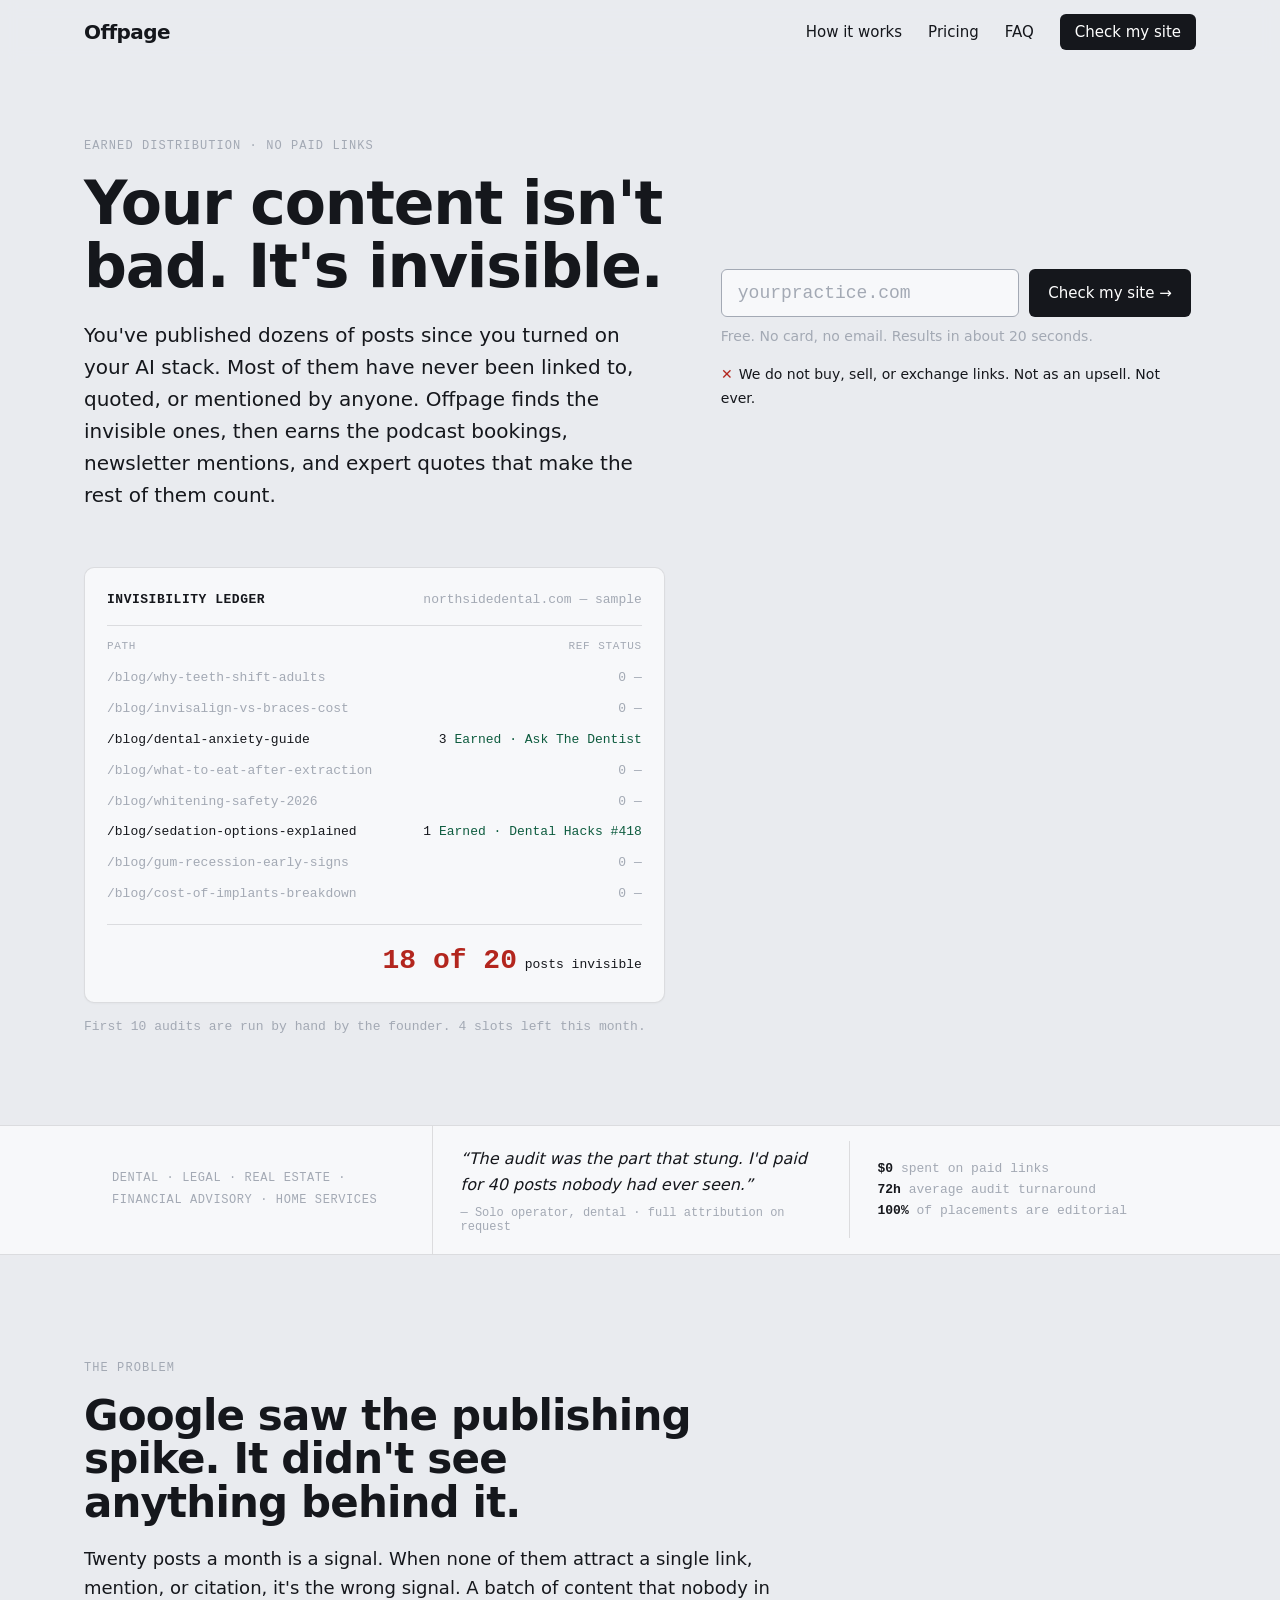
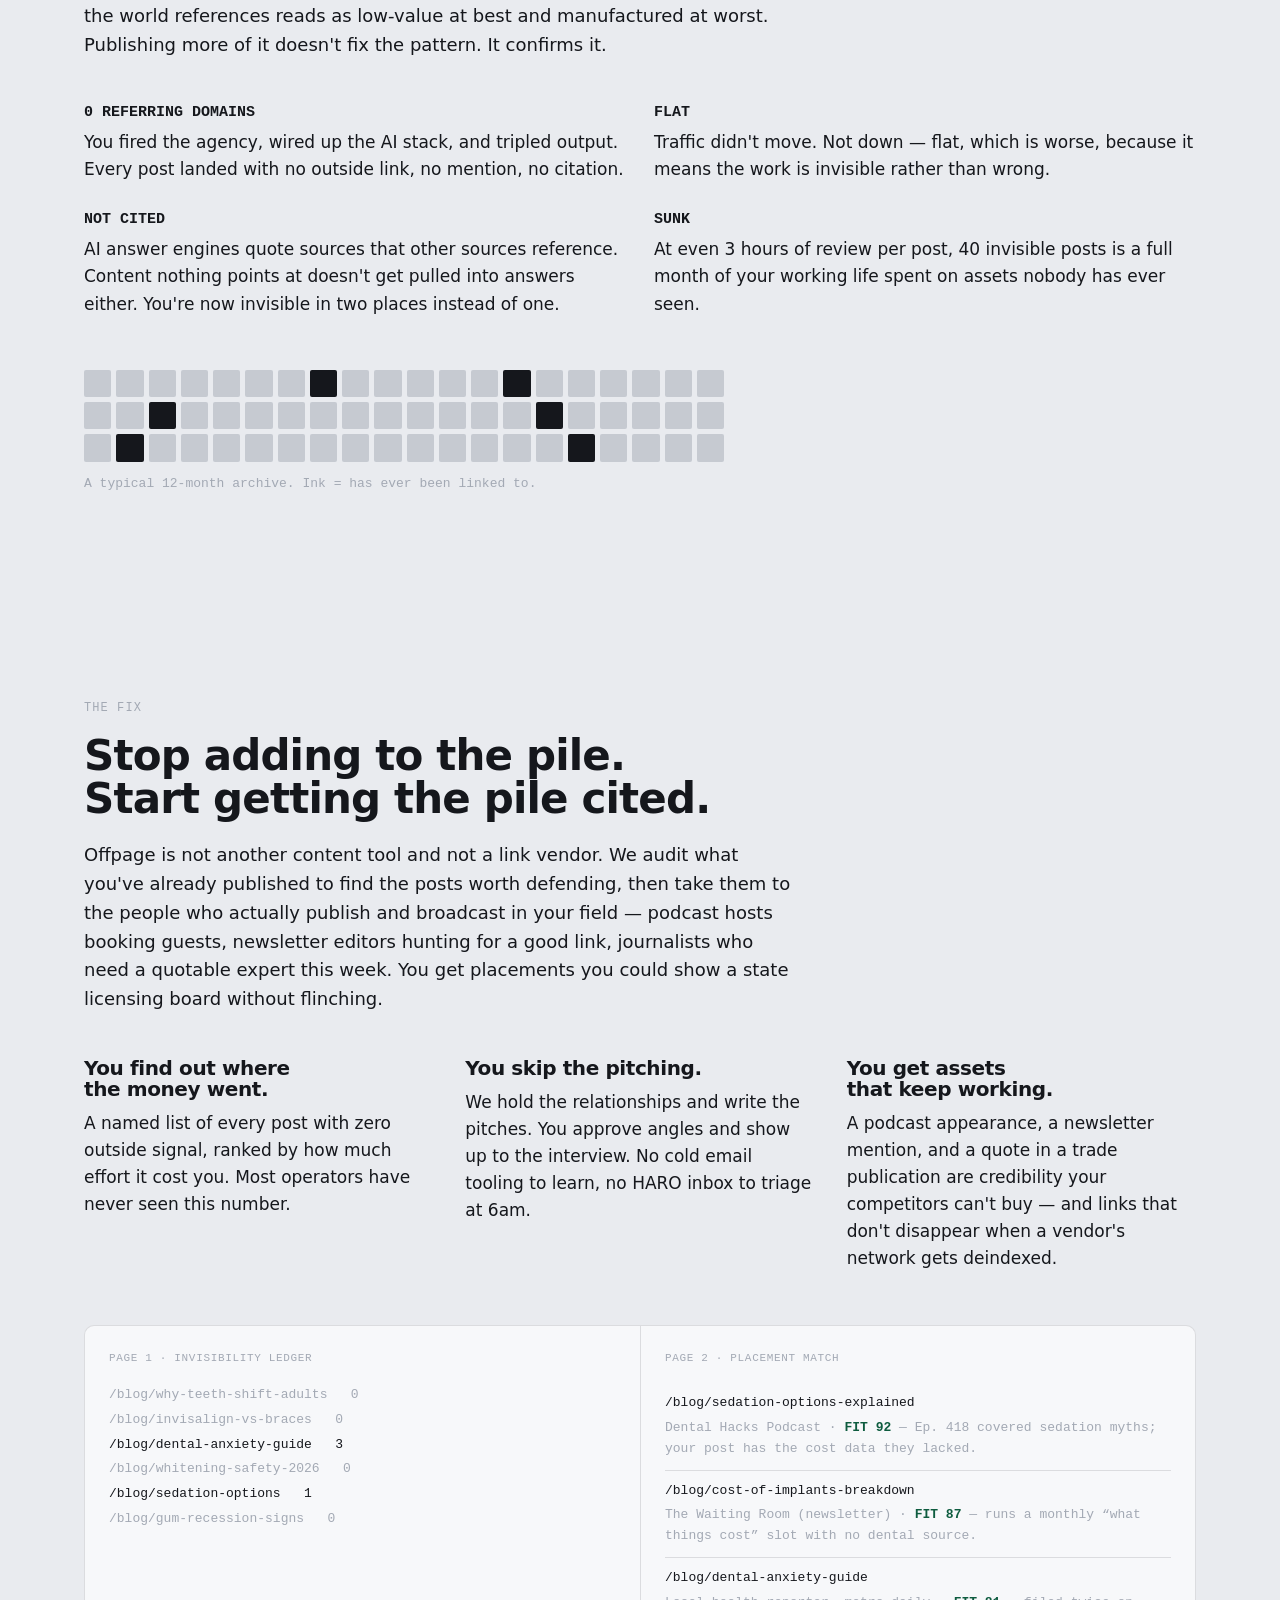
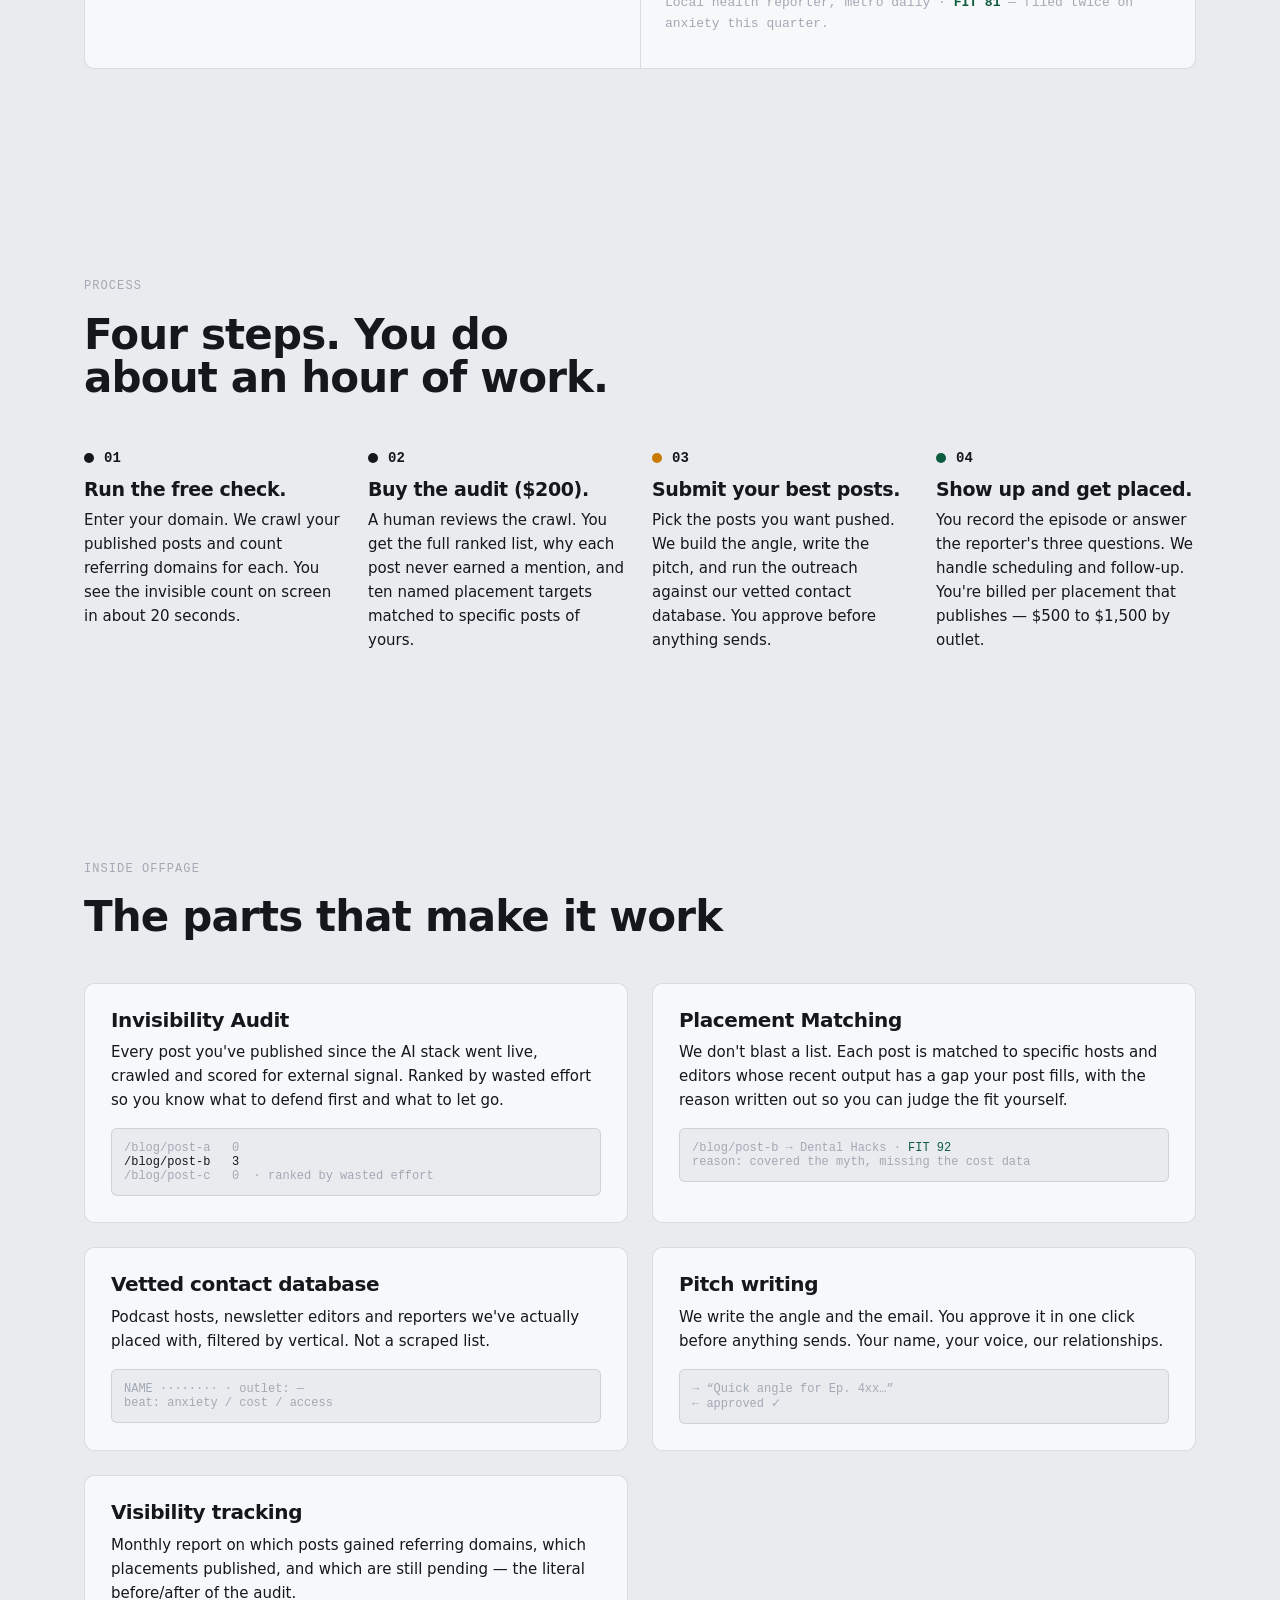
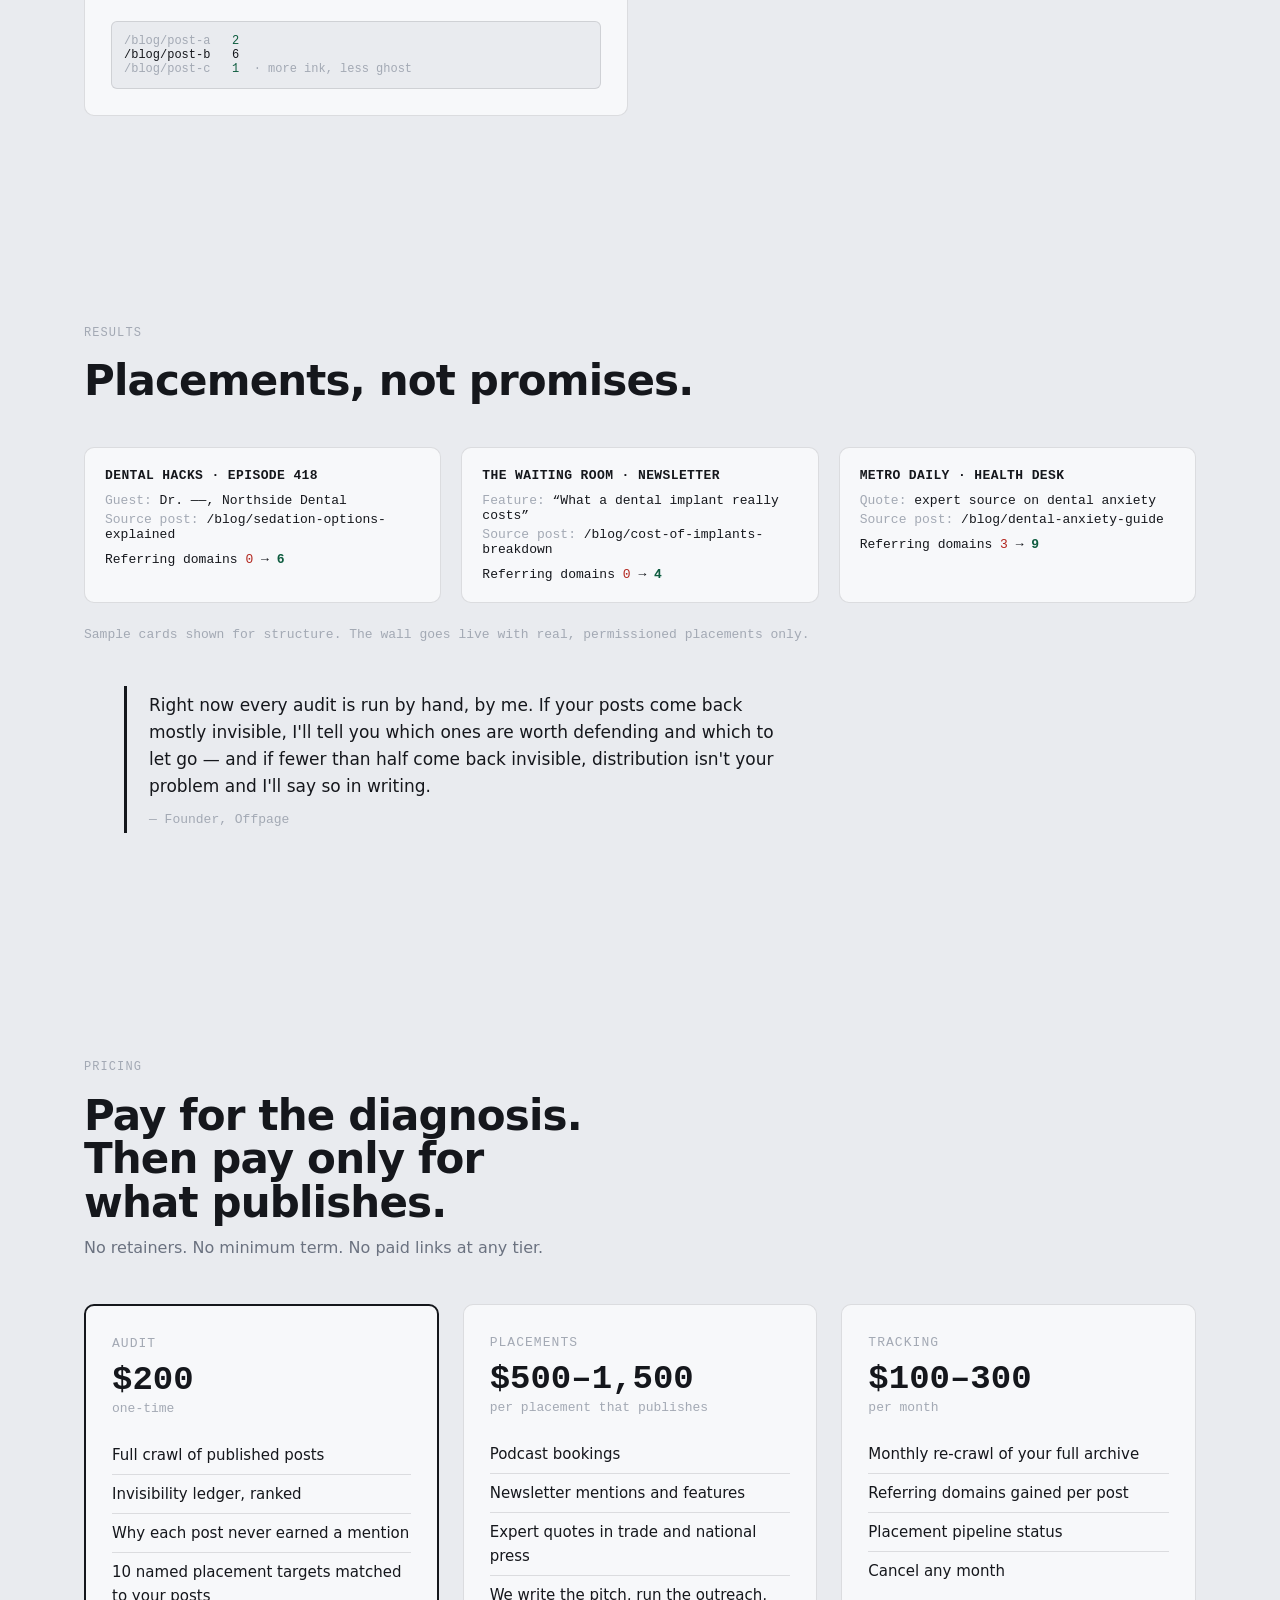
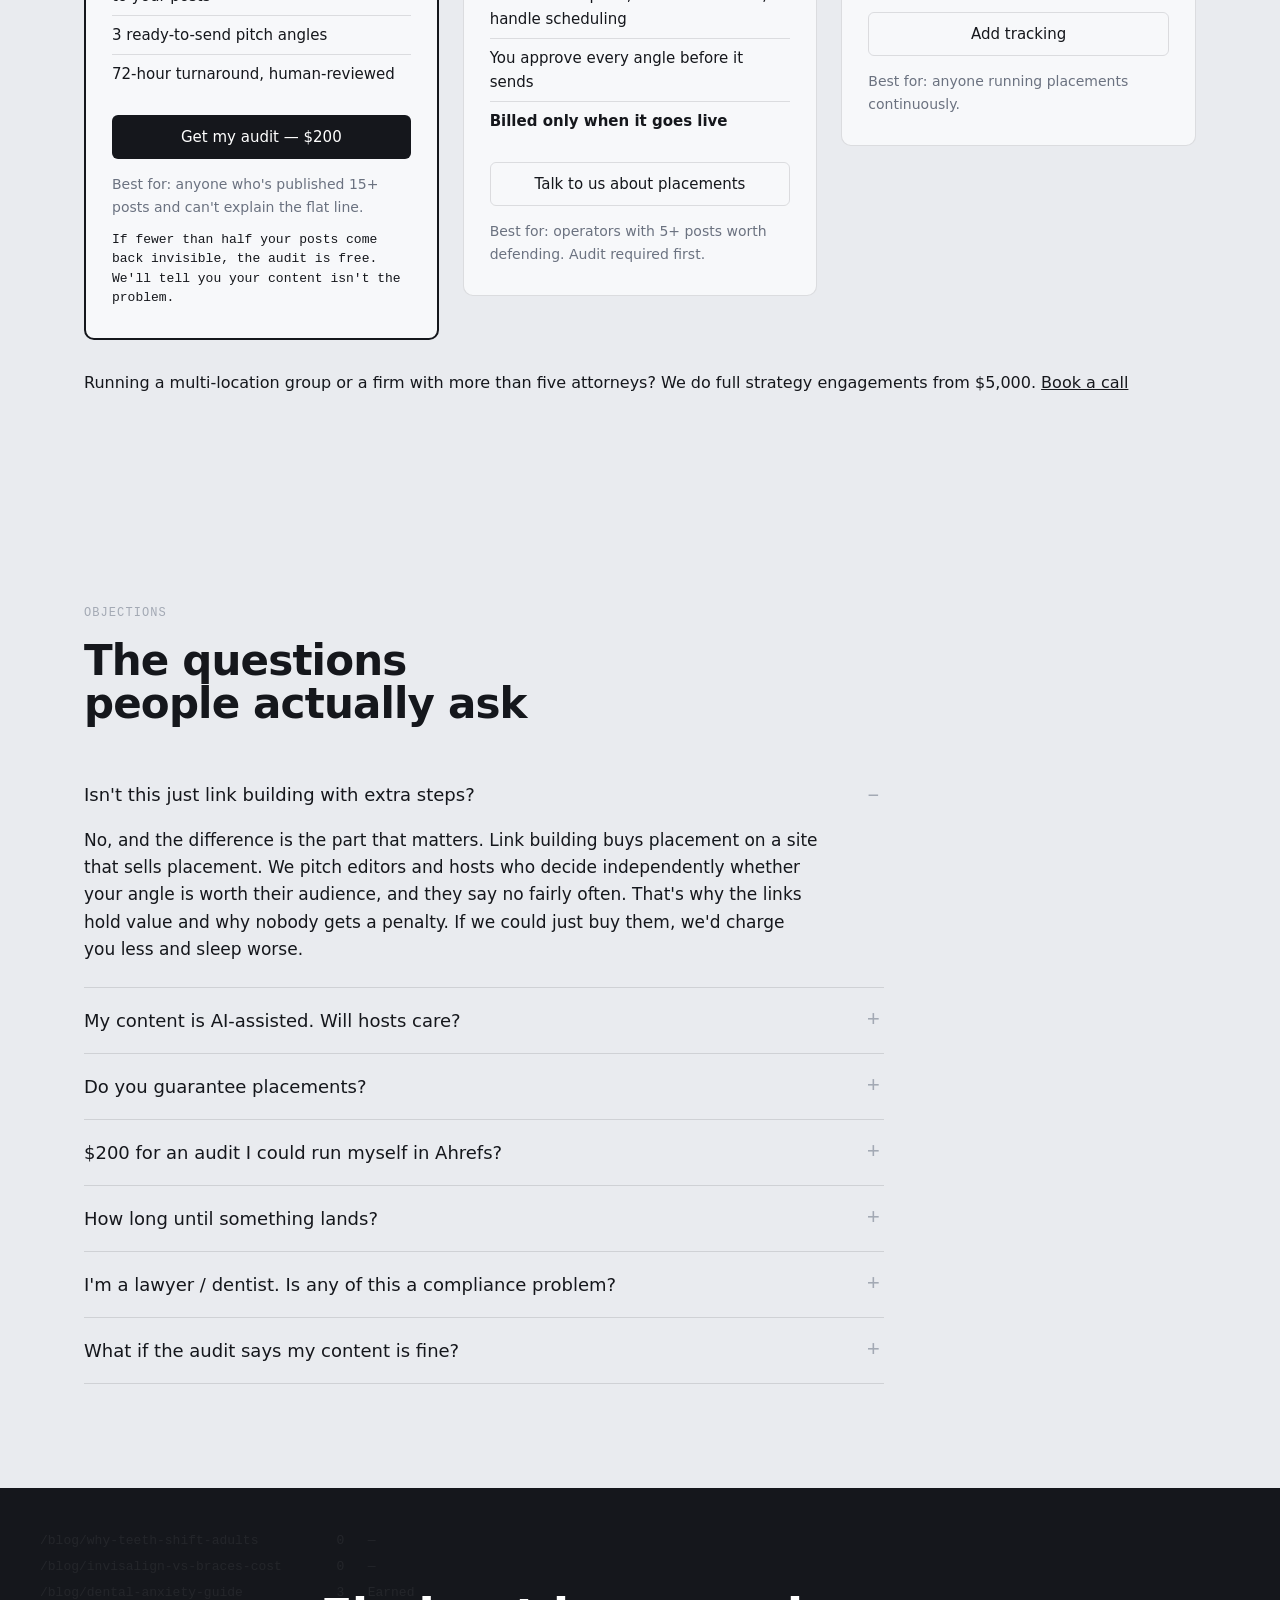
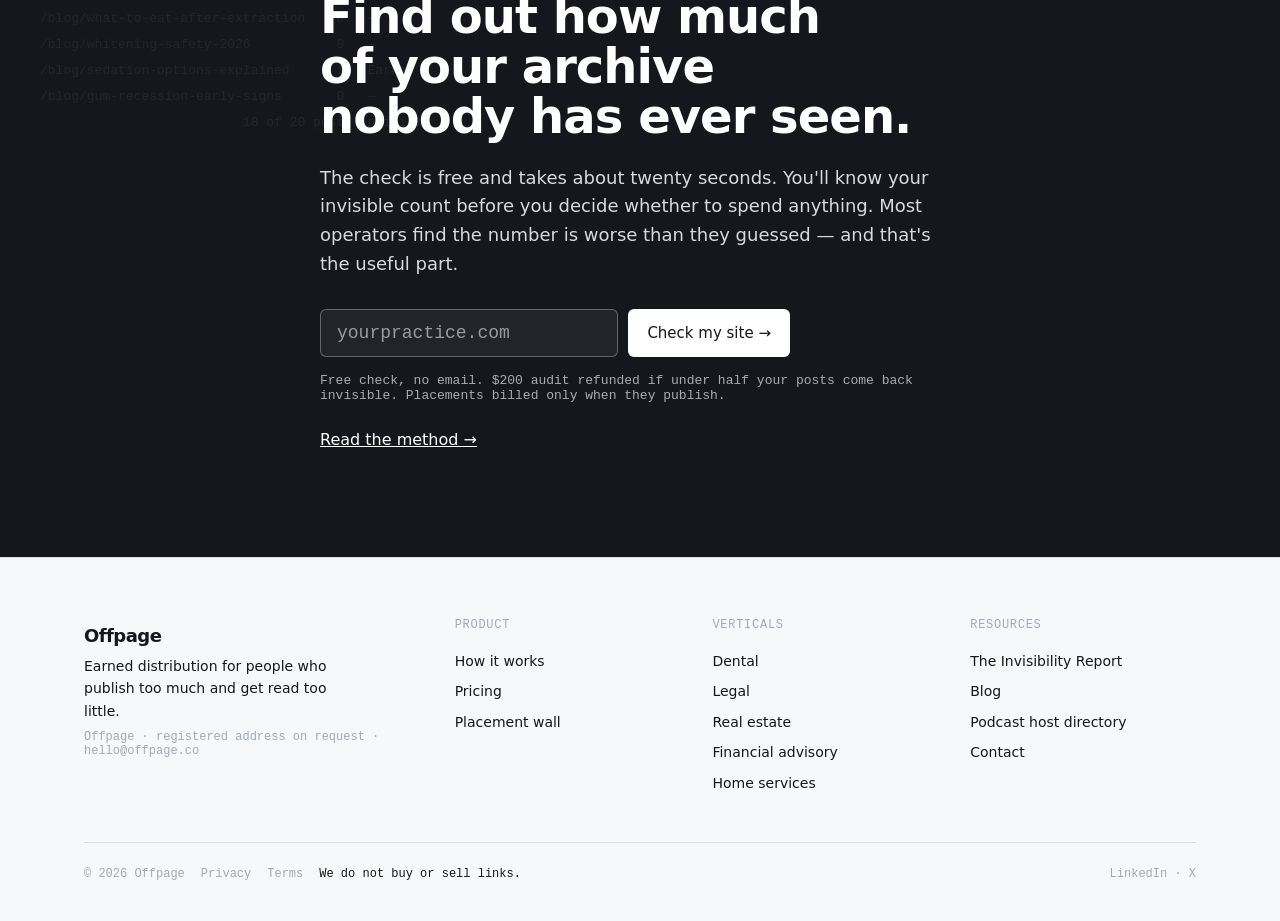
==== commit 480016dc: "Fix mobile layout: ledger overflow + invisible nav button - Ledger no longer bleeds off-screen on ph" ====
--- a/index.html
+++ b/index.html
@@ -62,6 +62,7 @@
       margin: 0; background: var(--bg); color: var(--text);
       font-family: var(--font-body); font-size: 17px; line-height: 1.6;
       -webkit-font-smoothing: antialiased; text-rendering: optimizeLegibility;
+      overflow-x: hidden;
     }
     h1, h2, h3 { margin: 0; font-weight: 800; letter-spacing: -0.02em; line-height: 1.04; text-wrap: balance; }
     p { margin: 0; }
@@ -86,6 +87,8 @@
     .nav__links { display: flex; align-items: center; gap: 26px; }
     .nav__links a { text-decoration: none; font-size: 15px; color: var(--text); }
     .nav__links a:hover { color: var(--muted); }
+    .nav__links .btn { color: var(--btn-fg); }
+    .nav__links .btn:hover { color: var(--btn-fg); }
   
     .btn { display: inline-flex; align-items: center; gap: 8px; font: 500 15px var(--font-body);
       padding: 12px 18px; border-radius: 6px; border: 1px solid transparent; cursor: pointer;
@@ -253,7 +256,17 @@
       .hero { padding: 36px 0 52px; }
       .hero__grid { display: flex; flex-direction: column; gap: 30px; }
       .hero__head { order: 1; } .hero__ledger { order: 2; } .hero__cta { order: 3; }
+      /* Ledger fits the screen on mobile: path + count only, no horizontal scroll */
+      .ledger { font-size: 12px; padding: 16px 16px 14px; overflow: hidden; }
+      .ledger__head { flex-direction: column; align-items: flex-start; gap: 2px; }
+      .ledger__ch { grid-template-columns: 1fr 34px; }
+      .ledger__ch span:last-child { display: none; }
+      .row { grid-template-columns: 1fr 34px; }
+      .row .s { display: none; }
+      .row > span:first-child { min-width: 0; overflow: hidden; text-overflow: ellipsis; white-space: nowrap; }
+      .row--earned .c { color: var(--earned); font-weight: 600; }
       .ledger__sum .fig { font-size: 34px; }
+      .preview__p .mono, .preview .m { overflow-wrap: anywhere; }
       .strip__grid { grid-template-columns: 1fr; }
       .strip__c + .strip__c { border-left: none; border-top: 1px solid var(--line); }
       .pains, .benefits, .steps, .features, .wall, .tiers { grid-template-columns: 1fr; }
